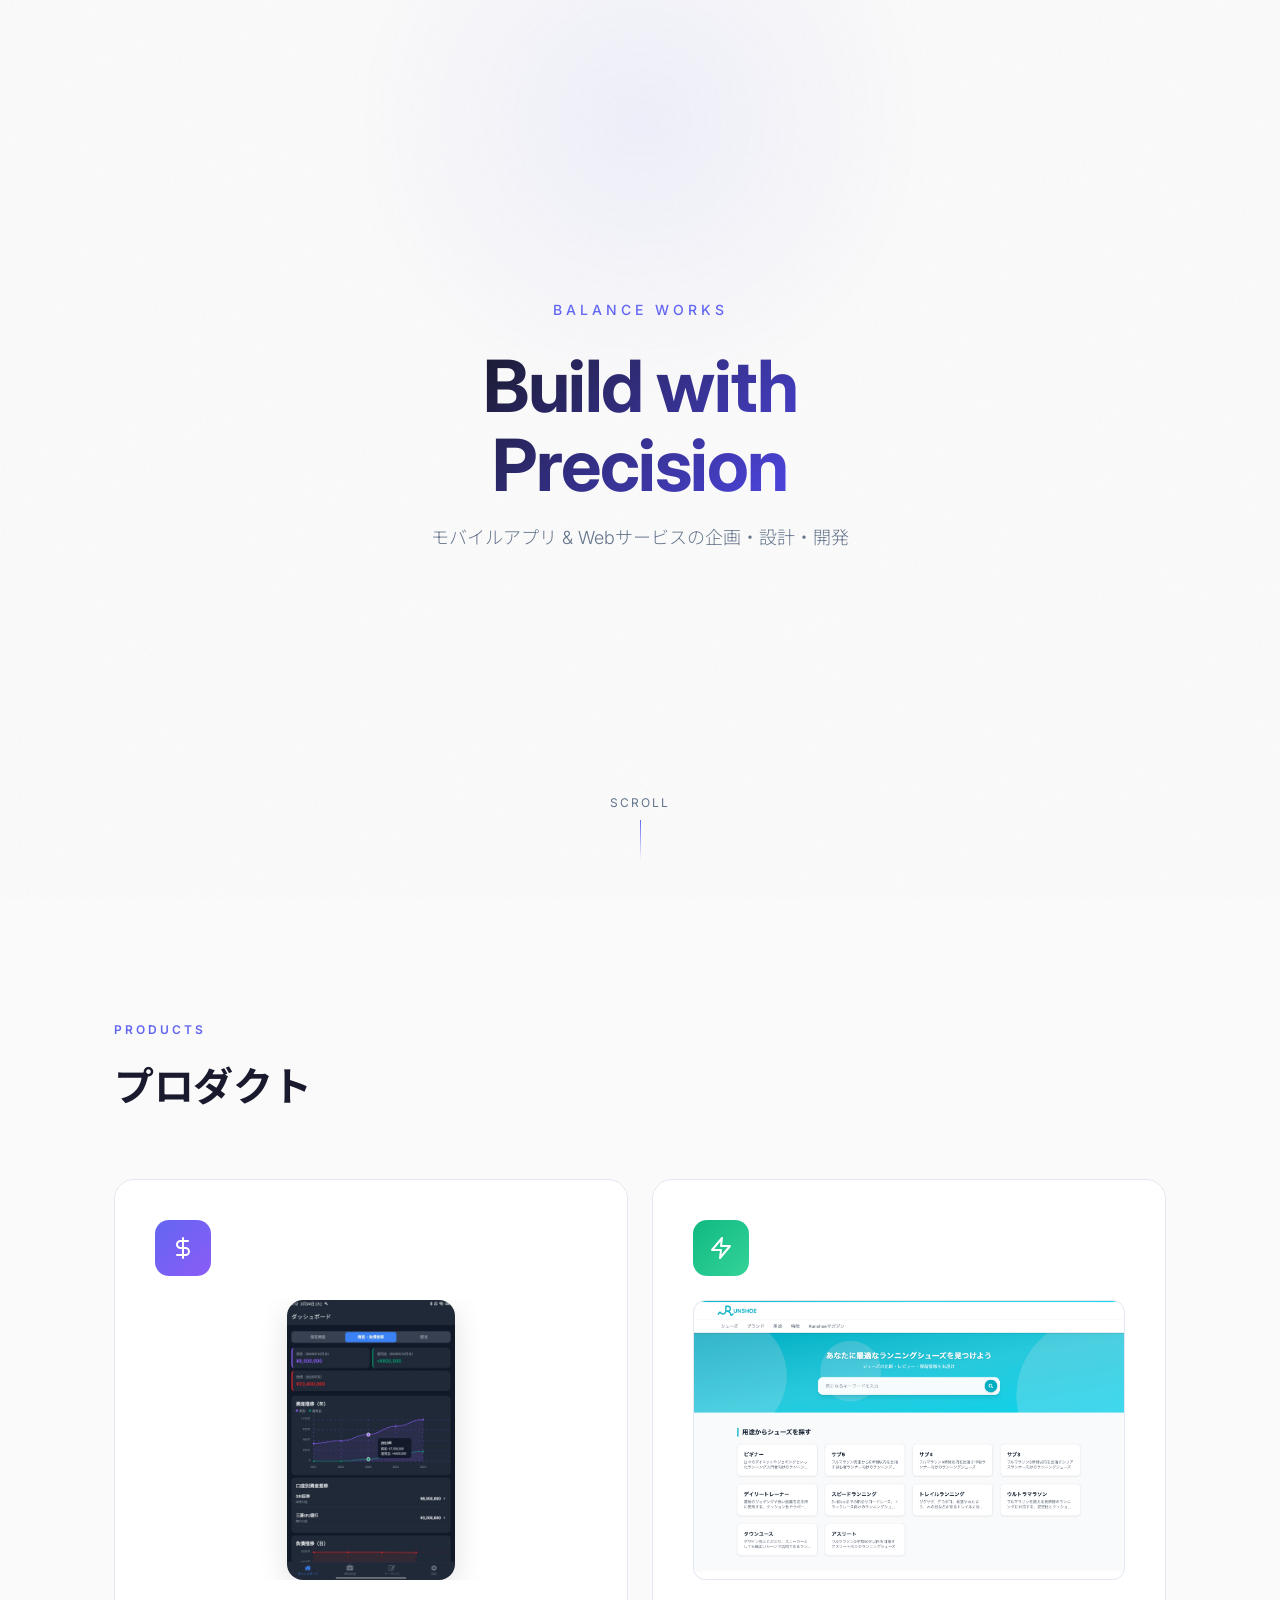
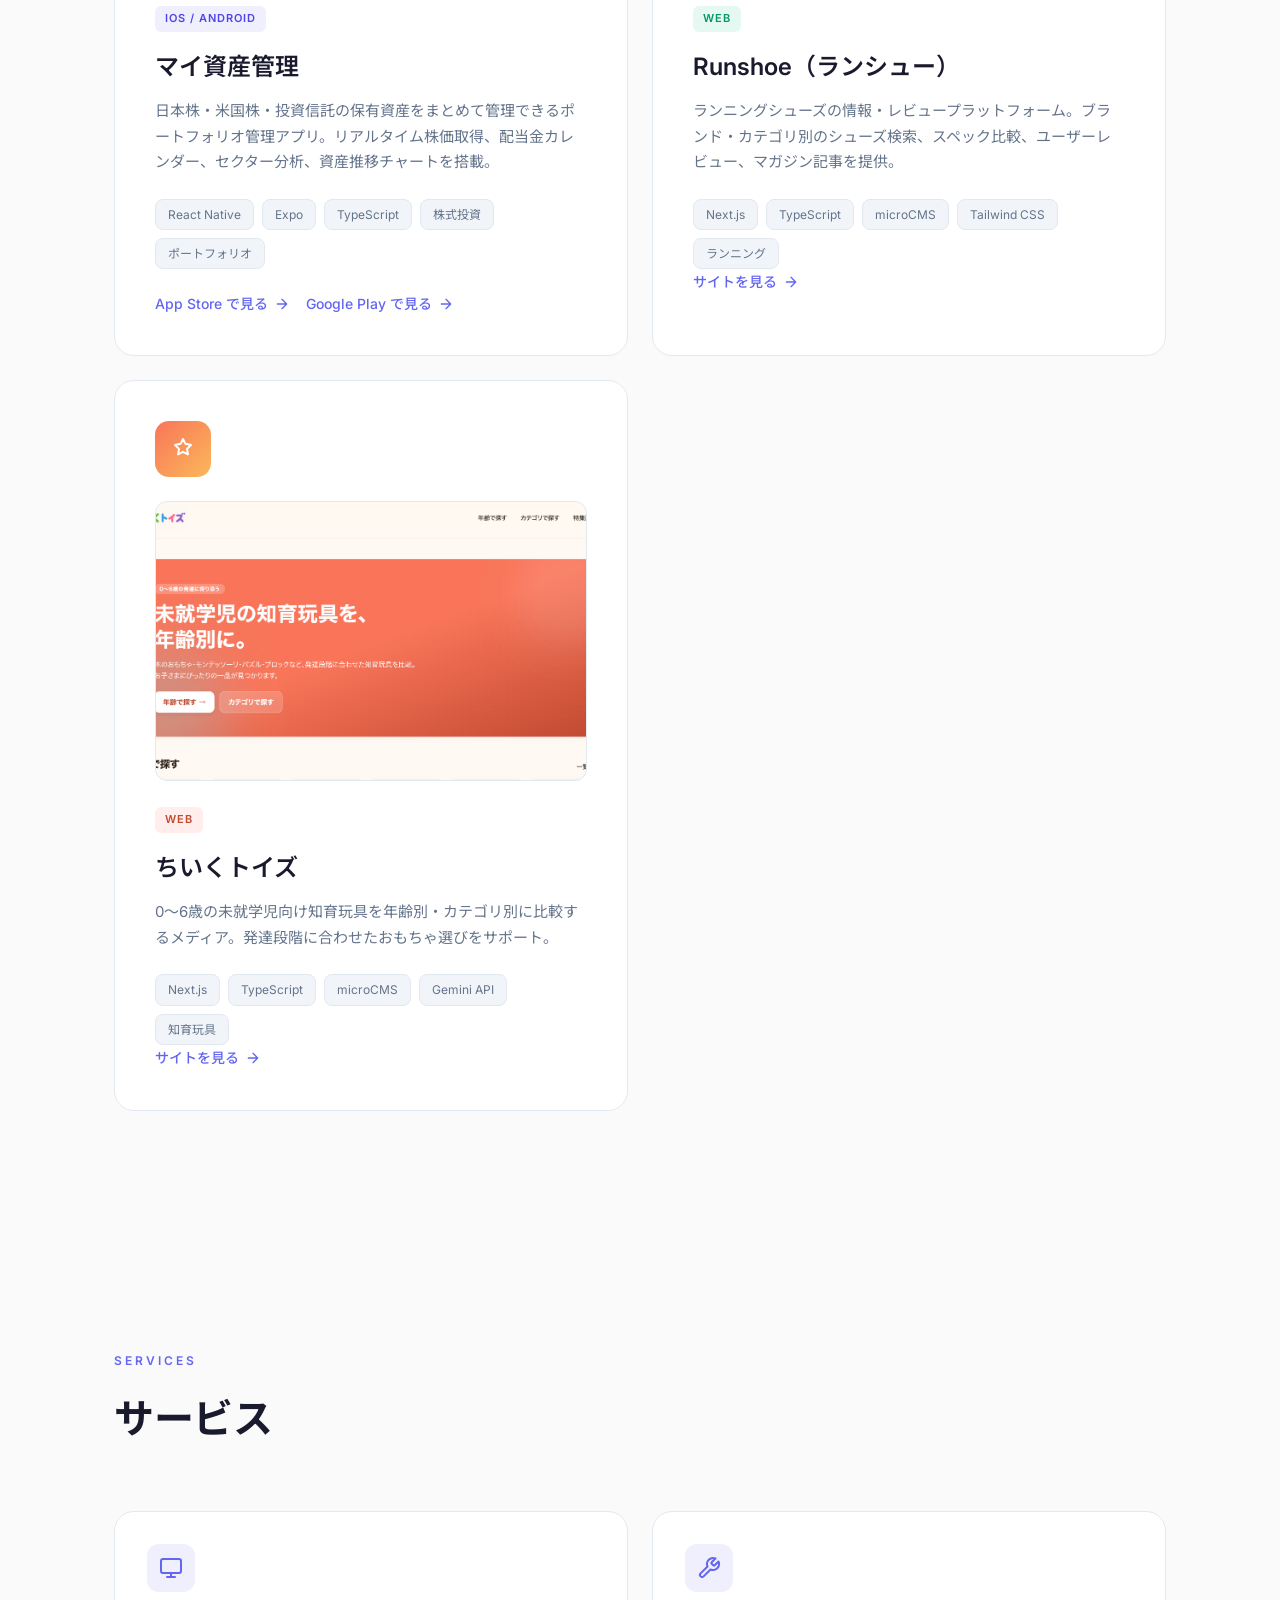
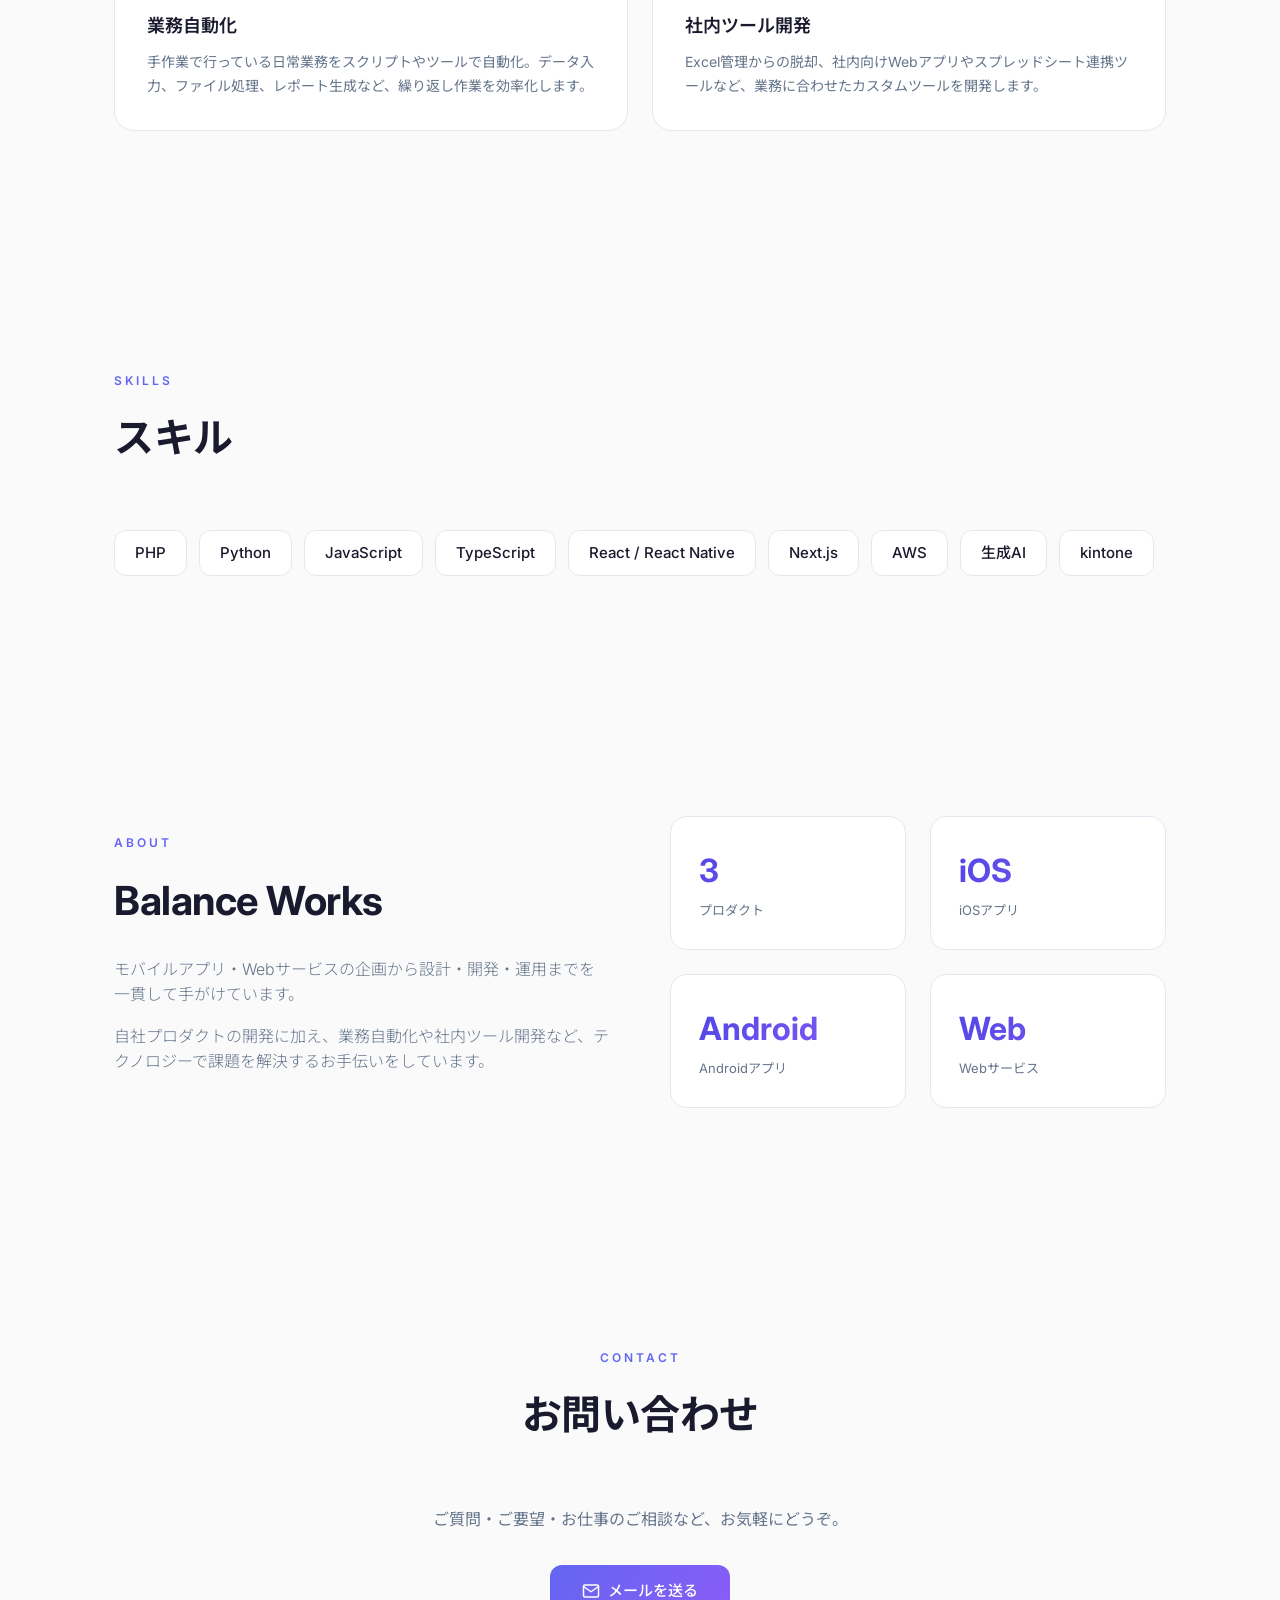
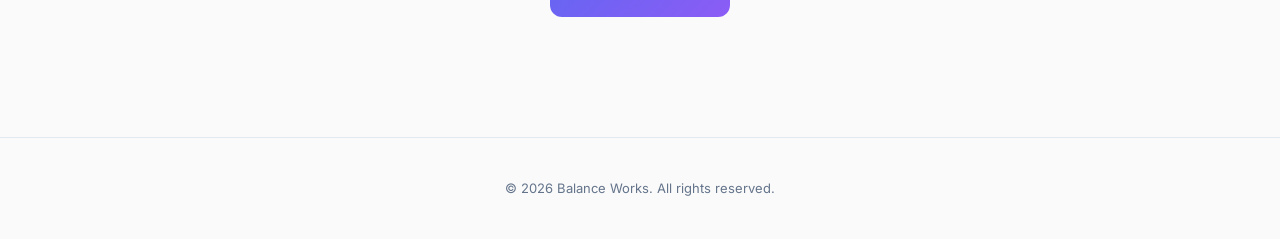
==== index.html @ 8929e037 "fix" ====
<!DOCTYPE html>
<html lang="ja">
<head>
  <meta charset="UTF-8">
  <meta name="viewport" content="width=device-width, initial-scale=1.0">
  <title>Balance Works</title>
  <meta name="description" content="Balance Works - モバイルアプリ & Webサービスの企画・設計・開発">
  <link rel="icon" type="image/svg+xml" href="data:image/svg+xml,%3Csvg xmlns='http://www.w3.org/2000/svg' viewBox='0 0 32 32'%3E%3Crect width='32' height='32' rx='8' fill='%234f46e5'/%3E%3Ctext x='16' y='22' text-anchor='middle' font-family='Inter,sans-serif' font-weight='700' font-size='16' fill='white'%3Ebw%3C/text%3E%3C/svg%3E">
  <link rel="preconnect" href="https://fonts.googleapis.com">
  <link rel="preconnect" href="https://fonts.gstatic.com" crossorigin>
  <link href="https://fonts.googleapis.com/css2?family=Inter:wght@300;400;500;600;700&family=Noto+Sans+JP:wght@300;400;500;600;700&display=swap" rel="stylesheet">
  <style>
    :root {
      --bg: #fafafa;
      --bg-card: #ffffff;
      --bg-card-hover: #f5f5f7;
      --text: #1a1a2e;
      --text-secondary: #64748b;
      --accent: #4f46e5;
      --accent-light: #6366f1;
      --border: #e2e8f0;
      --gradient-1: linear-gradient(135deg, #6366f1, #8b5cf6);
      --gradient-2: linear-gradient(135deg, #10b981, #34d399);
      --gradient-3: linear-gradient(135deg, #f97559, #fbb859);
    }

    * { margin: 0; padding: 0; box-sizing: border-box; }

    html {
      overflow-x: hidden;
    }

    body {
      font-family: 'Inter', 'Noto Sans JP', -apple-system, sans-serif;
      background: var(--bg);
      color: var(--text);
      line-height: 1.6;
      overflow-x: hidden;
    }

    /* Noise texture overlay */
    body::before {
      content: '';
      position: fixed;
      top: 0; left: 0; right: 0; bottom: 0;
      background-image: url("data:image/svg+xml,%3Csvg viewBox='0 0 256 256' xmlns='http://www.w3.org/2000/svg'%3E%3Cfilter id='noise'%3E%3CfeTurbulence type='fractalNoise' baseFrequency='0.9' numOctaves='4' stitchTiles='stitch'/%3E%3C/filter%3E%3Crect width='100%25' height='100%25' filter='url(%23noise)' opacity='0.02'/%3E%3C/svg%3E");
      pointer-events: none;
      z-index: 0;
    }

    .container {
      max-width: 1100px;
      margin: 0 auto;
      padding: 0 24px;
      position: relative;
      z-index: 1;
    }

    /* Hero */
    .hero {
      min-height: 100vh;
      display: flex;
      flex-direction: column;
      justify-content: center;
      align-items: center;
      text-align: center;
      position: relative;
      padding: 0 24px;
    }

    .hero::before {
      content: '';
      position: absolute;
      top: -20%;
      left: 50%;
      transform: translateX(-50%);
      width: min(600px, 100vw);
      height: 600px;
      background: radial-gradient(circle, rgba(99,102,241,0.08) 0%, transparent 70%);
      pointer-events: none;
    }

    .logo {
      font-size: 14px;
      font-weight: 500;
      letter-spacing: 4px;
      text-transform: uppercase;
      color: var(--accent-light);
      margin-bottom: 24px;
    }

    .hero h1 {
      font-size: clamp(40px, 7vw, 72px);
      font-weight: 700;
      letter-spacing: -1.5px;
      line-height: 1.1;
      margin-bottom: 20px;
      background: linear-gradient(135deg, #1a1a2e 0%, #4f46e5 100%);
      -webkit-background-clip: text;
      -webkit-text-fill-color: transparent;
      background-clip: text;
    }

    .hero p {
      font-size: 18px;
      color: var(--text-secondary);
      max-width: 520px;
      margin-bottom: 48px;
      font-weight: 300;
    }

    .scroll-indicator {
      position: absolute;
      bottom: 40px;
      display: flex;
      flex-direction: column;
      align-items: center;
      gap: 8px;
      color: var(--text-secondary);
      font-size: 12px;
      letter-spacing: 2px;
      animation: float 2s ease-in-out infinite;
    }

    .scroll-indicator .line {
      width: 1px;
      height: 40px;
      background: linear-gradient(to bottom, var(--accent-light), transparent);
    }

    @keyframes float {
      0%, 100% { transform: translateY(0); }
      50% { transform: translateY(8px); }
    }

    /* Section */
    section {
      padding: 120px 0;
    }

    .section-label {
      font-size: 12px;
      font-weight: 600;
      letter-spacing: 3px;
      text-transform: uppercase;
      color: var(--accent-light);
      margin-bottom: 16px;
    }

    .section-title {
      font-size: clamp(28px, 4vw, 40px);
      font-weight: 700;
      letter-spacing: -0.5px;
      margin-bottom: 60px;
    }

    /* Products */
    .products-grid {
      display: grid;
      grid-template-columns: repeat(auto-fit, minmax(min(480px, 100%), 1fr));
      gap: 24px;
    }

    .product-card {
      background: var(--bg-card);
      border: 1px solid var(--border);
      border-radius: 20px;
      padding: 40px;
      transition: all 0.4s cubic-bezier(0.4, 0, 0.2, 1);
      position: relative;
      overflow: hidden;
      text-decoration: none;
      color: inherit;
      display: block;
    }

    .product-card:hover {
      background: var(--bg-card-hover);
      border-color: rgba(99,102,241,0.3);
      transform: translateY(-4px);
      box-shadow: 0 12px 40px rgba(0,0,0,0.06);
    }

    .product-card::before {
      content: '';
      position: absolute;
      top: 0;
      left: 0;
      right: 0;
      height: 3px;
      border-radius: 20px 20px 0 0;
      opacity: 0;
      transition: opacity 0.4s;
    }

    .product-card:hover::before {
      opacity: 1;
    }

    .product-card:nth-child(1)::before { background: var(--gradient-1); }
    .product-card:nth-child(2)::before { background: var(--gradient-2); }
    .product-card:nth-child(3)::before { background: var(--gradient-3); }

    .product-icon {
      width: 56px;
      height: 56px;
      border-radius: 14px;
      display: flex;
      align-items: center;
      justify-content: center;
      font-size: 24px;
      margin-bottom: 24px;
    }

    .product-card:nth-child(1) .product-icon { background: var(--gradient-1); }
    .product-card:nth-child(2) .product-icon { background: var(--gradient-2); }
    .product-card:nth-child(3) .product-icon { background: var(--gradient-3); }

    .product-badge {
      display: inline-block;
      font-size: 11px;
      font-weight: 600;
      letter-spacing: 1px;
      text-transform: uppercase;
      padding: 4px 10px;
      border-radius: 6px;
      margin-bottom: 16px;
    }

    .badge-ios { background: rgba(99,102,241,0.1); color: var(--accent); }
    .badge-web { background: rgba(16,185,129,0.1); color: #059669; }
    .badge-web-warm { background: rgba(249,117,89,0.12); color: #c14b30; }

    .product-screenshot-wrap {
      height: 280px;
      display: flex;
      align-items: center;
      justify-content: center;
      margin-bottom: 24px;
      overflow: hidden;
      border-radius: 12px;
      border: 1px solid var(--border);
      background: #f8fafc;
    }

    .product-screenshot-wrap.mobile {
      border: none;
      background: transparent;
    }

    .product-screenshot {
      width: 100%;
      height: 100%;
      object-fit: cover;
      border-radius: 12px;
    }

    .product-screenshot.mobile {
      width: auto;
      height: 100%;
      border-radius: 16px;
      box-shadow: 0 8px 30px rgba(0,0,0,0.12);
    }

    .product-card h3 {
      font-size: 24px;
      font-weight: 600;
      margin-bottom: 12px;
    }

    .product-card p {
      color: var(--text-secondary);
      font-size: 15px;
      line-height: 1.7;
      margin-bottom: 24px;
    }

    .product-tags {
      display: flex;
      flex-wrap: wrap;
      gap: 8px;
    }

    .product-tags span {
      font-size: 12px;
      padding: 5px 12px;
      border-radius: 8px;
      background: #f1f5f9;
      color: var(--text-secondary);
      border: 1px solid var(--border);
    }

    .product-links {
      display: flex;
      flex-wrap: wrap;
      gap: 16px;
      margin-top: 24px;
    }

    .product-link {
      display: inline-flex;
      align-items: center;
      gap: 6px;
      font-size: 14px;
      font-weight: 500;
      color: var(--accent-light);
      transition: gap 0.3s;
      text-decoration: none;
    }

    .product-card:hover .product-link {
      gap: 10px;
    }

    /* Services */
    .services-grid {
      display: grid;
      grid-template-columns: repeat(2, 1fr);
      gap: 24px;
    }

    .service-card {
      background: var(--bg-card);
      border: 1px solid var(--border);
      border-radius: 20px;
      padding: 32px;
      transition: all 0.4s cubic-bezier(0.4, 0, 0.2, 1);
    }

    .service-card:hover {
      background: var(--bg-card-hover);
      border-color: rgba(99,102,241,0.3);
      transform: translateY(-4px);
      box-shadow: 0 12px 40px rgba(0,0,0,0.06);
    }

    .service-icon {
      width: 48px;
      height: 48px;
      border-radius: 12px;
      background: rgba(99,102,241,0.1);
      display: flex;
      align-items: center;
      justify-content: center;
      color: var(--accent-light);
      margin-bottom: 20px;
    }

    .service-card h3 {
      font-size: 18px;
      font-weight: 600;
      margin-bottom: 10px;
    }

    .service-card p {
      color: var(--text-secondary);
      font-size: 14px;
      line-height: 1.7;
    }

    /* Skills */
    .skills-grid {
      display: flex;
      flex-wrap: wrap;
      gap: 12px;
    }

    .skill-tag {
      padding: 10px 20px;
      background: var(--bg-card);
      border: 1px solid var(--border);
      border-radius: 12px;
      font-size: 15px;
      font-weight: 500;
      color: var(--text);
      transition: all 0.3s;
    }

    .skill-tag:hover {
      border-color: rgba(99,102,241,0.3);
      background: var(--bg-card-hover);
      transform: translateY(-2px);
      box-shadow: 0 4px 12px rgba(0,0,0,0.04);
    }

    /* About */
    .about-content {
      display: grid;
      grid-template-columns: 1fr 1fr;
      gap: 60px;
      align-items: center;
    }

    .about-text p {
      color: var(--text-secondary);
      font-size: 16px;
      margin-bottom: 16px;
      font-weight: 300;
    }

    .stats {
      display: grid;
      grid-template-columns: 1fr 1fr;
      gap: 24px;
    }

    .stat {
      padding: 28px;
      background: var(--bg-card);
      border: 1px solid var(--border);
      border-radius: 16px;
    }

    .stat-value {
      font-size: 32px;
      font-weight: 700;
      background: linear-gradient(135deg, var(--accent), #8b5cf6);
      -webkit-background-clip: text;
      -webkit-text-fill-color: transparent;
      background-clip: text;
      margin-bottom: 4px;
    }

    .stat-label {
      font-size: 13px;
      color: var(--text-secondary);
    }

    /* Contact */
    .contact {
      text-align: center;
      padding: 120px 0;
    }

    .contact p {
      color: var(--text-secondary);
      font-size: 16px;
      margin-bottom: 32px;
    }

    .contact-link {
      display: inline-flex;
      align-items: center;
      gap: 8px;
      padding: 14px 32px;
      background: var(--gradient-1);
      color: white;
      text-decoration: none;
      border-radius: 12px;
      font-size: 15px;
      font-weight: 500;
      transition: all 0.3s;
    }

    .contact-link:hover {
      transform: translateY(-2px);
      box-shadow: 0 8px 30px rgba(99,102,241,0.25);
    }

    /* Footer */
    footer {
      border-top: 1px solid var(--border);
      padding: 40px 0;
      text-align: center;
      color: var(--text-secondary);
      font-size: 13px;
    }

    /* Responsive */
    @media (max-width: 768px) {
      .products-grid {
        grid-template-columns: 1fr;
      }
      .about-content {
        grid-template-columns: 1fr;
        gap: 40px;
      }
      .product-card, .service-card {
        padding: 28px;
      }
      .services-grid {
        grid-template-columns: 1fr;
      }
      section {
        padding: 80px 0;
      }
    }

    /* Fade-in animation */
    .fade-in {
      opacity: 0;
      transform: translateY(30px);
      transition: all 0.8s cubic-bezier(0.4, 0, 0.2, 1);
    }

    .fade-in.visible {
      opacity: 1;
      transform: translateY(0);
    }
  </style>
</head>
<body>

  <!-- Hero -->
  <div class="hero">
    <div class="logo">Balance Works</div>
    <h1>Build with<br>Precision</h1>
    <p>モバイルアプリ & Webサービスの企画・設計・開発</p>
    <div class="scroll-indicator">
      <span>SCROLL</span>
      <div class="line"></div>
    </div>
  </div>

  <!-- Products -->
  <section>
    <div class="container">
      <div class="section-label fade-in">Products</div>
      <h2 class="section-title fade-in">プロダクト</h2>
      <div class="products-grid">

        <div class="product-card fade-in">
          <div class="product-icon">
            <svg width="24" height="24" fill="none" stroke="white" stroke-width="2" stroke-linecap="round" stroke-linejoin="round" viewBox="0 0 24 24"><path d="M12 2v20M17 5H9.5a3.5 3.5 0 000 7h5a3.5 3.5 0 010 7H6"/></svg>
          </div>
          <div class="product-screenshot-wrap mobile">
            <img src="images/myshisan.jpg" alt="マイ資産管理 スクリーンショット" class="product-screenshot mobile">
          </div>
          <span class="product-badge badge-ios">iOS / Android</span>
          <h3>マイ資産管理</h3>
          <p>日本株・米国株・投資信託の保有資産をまとめて管理できるポートフォリオ管理アプリ。リアルタイム株価取得、配当金カレンダー、セクター分析、資産推移チャートを搭載。</p>
          <div class="product-tags">
            <span>React Native</span>
            <span>Expo</span>
            <span>TypeScript</span>
            <span>株式投資</span>
            <span>ポートフォリオ</span>
          </div>
          <div class="product-links">
            <a class="product-link" href="https://apps.apple.com/app/id6760156378" target="_blank">
              App Store で見る
              <svg width="16" height="16" fill="none" stroke="currentColor" stroke-width="2" stroke-linecap="round" stroke-linejoin="round" viewBox="0 0 24 24"><path d="M5 12h14M12 5l7 7-7 7"/></svg>
            </a>
            <a class="product-link" href="https://play.google.com/store/apps/details?id=com.myshisankanri.app" target="_blank">
              Google Play で見る
              <svg width="16" height="16" fill="none" stroke="currentColor" stroke-width="2" stroke-linecap="round" stroke-linejoin="round" viewBox="0 0 24 24"><path d="M5 12h14M12 5l7 7-7 7"/></svg>
            </a>
          </div>
        </div>

        <a class="product-card fade-in" href="https://runshoe.net" target="_blank">
          <div class="product-icon">
            <svg width="24" height="24" fill="none" stroke="white" stroke-width="2" stroke-linecap="round" stroke-linejoin="round" viewBox="0 0 24 24"><path d="M13 2L3 14h9l-1 8 10-12h-9l1-8z"/></svg>
          </div>
          <div class="product-screenshot-wrap">
            <img src="images/runshoe.png" alt="Runshoe スクリーンショット" class="product-screenshot">
          </div>
          <span class="product-badge badge-web">Web</span>
          <h3>Runshoe（ランシュー）</h3>
          <p>ランニングシューズの情報・レビュープラットフォーム。ブランド・カテゴリ別のシューズ検索、スペック比較、ユーザーレビュー、マガジン記事を提供。</p>
          <div class="product-tags">
            <span>Next.js</span>
            <span>TypeScript</span>
            <span>microCMS</span>
            <span>Tailwind CSS</span>
            <span>ランニング</span>
          </div>
          <div class="product-link">
            サイトを見る
            <svg width="16" height="16" fill="none" stroke="currentColor" stroke-width="2" stroke-linecap="round" stroke-linejoin="round" viewBox="0 0 24 24"><path d="M5 12h14M12 5l7 7-7 7"/></svg>
          </div>
        </a>

        <a class="product-card fade-in" href="https://chiiku-toys.com/" target="_blank">
          <div class="product-icon">
            <svg width="24" height="24" fill="none" stroke="white" stroke-width="2" stroke-linecap="round" stroke-linejoin="round" viewBox="0 0 24 24"><path d="M12 2l2.39 4.84L20 8l-4 3.9.94 5.5L12 14.77 7.06 17.4 8 11.9 4 8l5.61-1.16L12 2z"/></svg>
          </div>
          <div class="product-screenshot-wrap">
            <img src="images/chiiku-toys.png" alt="ちいくトイズ スクリーンショット" class="product-screenshot">
          </div>
          <span class="product-badge badge-web-warm">Web</span>
          <h3>ちいくトイズ</h3>
          <p>0〜6歳の未就学児向け知育玩具を年齢別・カテゴリ別に比較するメディア。発達段階に合わせたおもちゃ選びをサポート。</p>
          <div class="product-tags">
            <span>Next.js</span>
            <span>TypeScript</span>
            <span>microCMS</span>
            <span>Gemini API</span>
            <span>知育玩具</span>
          </div>
          <div class="product-link">
            サイトを見る
            <svg width="16" height="16" fill="none" stroke="currentColor" stroke-width="2" stroke-linecap="round" stroke-linejoin="round" viewBox="0 0 24 24"><path d="M5 12h14M12 5l7 7-7 7"/></svg>
          </div>
        </a>

      </div>
    </div>
  </section>

  <!-- Services -->
  <section>
    <div class="container">
      <div class="section-label fade-in">Services</div>
      <h2 class="section-title fade-in">サービス</h2>
      <div class="services-grid">
        <div class="service-card fade-in">
          <div class="service-icon">
            <svg width="24" height="24" fill="none" stroke="currentColor" stroke-width="2" stroke-linecap="round" stroke-linejoin="round" viewBox="0 0 24 24"><rect x="2" y="3" width="20" height="14" rx="2"/><path d="M8 21h8M12 17v4"/></svg>
          </div>
          <h3>業務自動化</h3>
          <p>手作業で行っている日常業務をスクリプトやツールで自動化。データ入力、ファイル処理、レポート生成など、繰り返し作業を効率化します。</p>
        </div>
        <div class="service-card fade-in">
          <div class="service-icon">
            <svg width="24" height="24" fill="none" stroke="currentColor" stroke-width="2" stroke-linecap="round" stroke-linejoin="round" viewBox="0 0 24 24"><path d="M14.7 6.3a1 1 0 000 1.4l1.6 1.6a1 1 0 001.4 0l3.77-3.77a6 6 0 01-7.94 7.94l-6.91 6.91a2.12 2.12 0 01-3-3l6.91-6.91a6 6 0 017.94-7.94l-3.76 3.76z"/></svg>
          </div>
          <h3>社内ツール開発</h3>
          <p>Excel管理からの脱却、社内向けWebアプリやスプレッドシート連携ツールなど、業務に合わせたカスタムツールを開発します。</p>
        </div>
      </div>
    </div>
  </section>

  <!-- Skills -->
  <section>
    <div class="container">
      <div class="section-label fade-in">Skills</div>
      <h2 class="section-title fade-in">スキル</h2>
      <div class="skills-grid fade-in">
        <span class="skill-tag">PHP</span>
        <span class="skill-tag">Python</span>
        <span class="skill-tag">JavaScript</span>
        <span class="skill-tag">TypeScript</span>
        <span class="skill-tag">React / React Native</span>
        <span class="skill-tag">Next.js</span>
        <span class="skill-tag">AWS</span>
        <span class="skill-tag">生成AI</span>
        <span class="skill-tag">kintone</span>
      </div>
    </div>
  </section>

  <!-- About -->
  <section>
    <div class="container">
      <div class="about-content">
        <div class="about-text fade-in">
          <div class="section-label">About</div>
          <h2 class="section-title" style="margin-bottom: 24px;">Balance Works</h2>
          <p>モバイルアプリ・Webサービスの企画から設計・開発・運用までを一貫して手がけています。</p>
          <p>自社プロダクトの開発に加え、業務自動化や社内ツール開発など、テクノロジーで課題を解決するお手伝いをしています。</p>
        </div>
        <div class="stats fade-in">
          <div class="stat">
            <div class="stat-value">3</div>
            <div class="stat-label">プロダクト</div>
          </div>
          <div class="stat">
            <div class="stat-value">iOS</div>
            <div class="stat-label">iOSアプリ</div>
          </div>
          <div class="stat">
            <div class="stat-value">Android</div>
            <div class="stat-label">Androidアプリ</div>
          </div>
          <div class="stat">
            <div class="stat-value">Web</div>
            <div class="stat-label">Webサービス</div>
          </div>
        </div>
      </div>
    </div>
  </section>

  <!-- Contact -->
  <section class="contact">
    <div class="container fade-in">
      <div class="section-label">Contact</div>
      <h2 class="section-title">お問い合わせ</h2>
      <p>ご質問・ご要望・お仕事のご相談など、お気軽にどうぞ。</p>
      <a href="mailto:contact.balwrk@gmail.com" class="contact-link">
        <svg width="18" height="18" fill="none" stroke="currentColor" stroke-width="2" stroke-linecap="round" stroke-linejoin="round" viewBox="0 0 24 24"><path d="M4 4h16c1.1 0 2 .9 2 2v12c0 1.1-.9 2-2 2H4c-1.1 0-2-.9-2-2V6c0-1.1.9-2 2-2z"/><polyline points="22,6 12,13 2,6"/></svg>
        メールを送る
      </a>
    </div>
  </section>

  <!-- Footer -->
  <footer>
    <div class="container">
      <p>&copy; 2026 Balance Works. All rights reserved.</p>
    </div>
  </footer>

  <script>
    const observer = new IntersectionObserver((entries) => {
      entries.forEach(entry => {
        if (entry.isIntersecting) {
          entry.target.classList.add('visible');
        }
      });
    }, { threshold: 0.1 });

    document.querySelectorAll('.fade-in').forEach(el => observer.observe(el));
  </script>

</body>
</html>
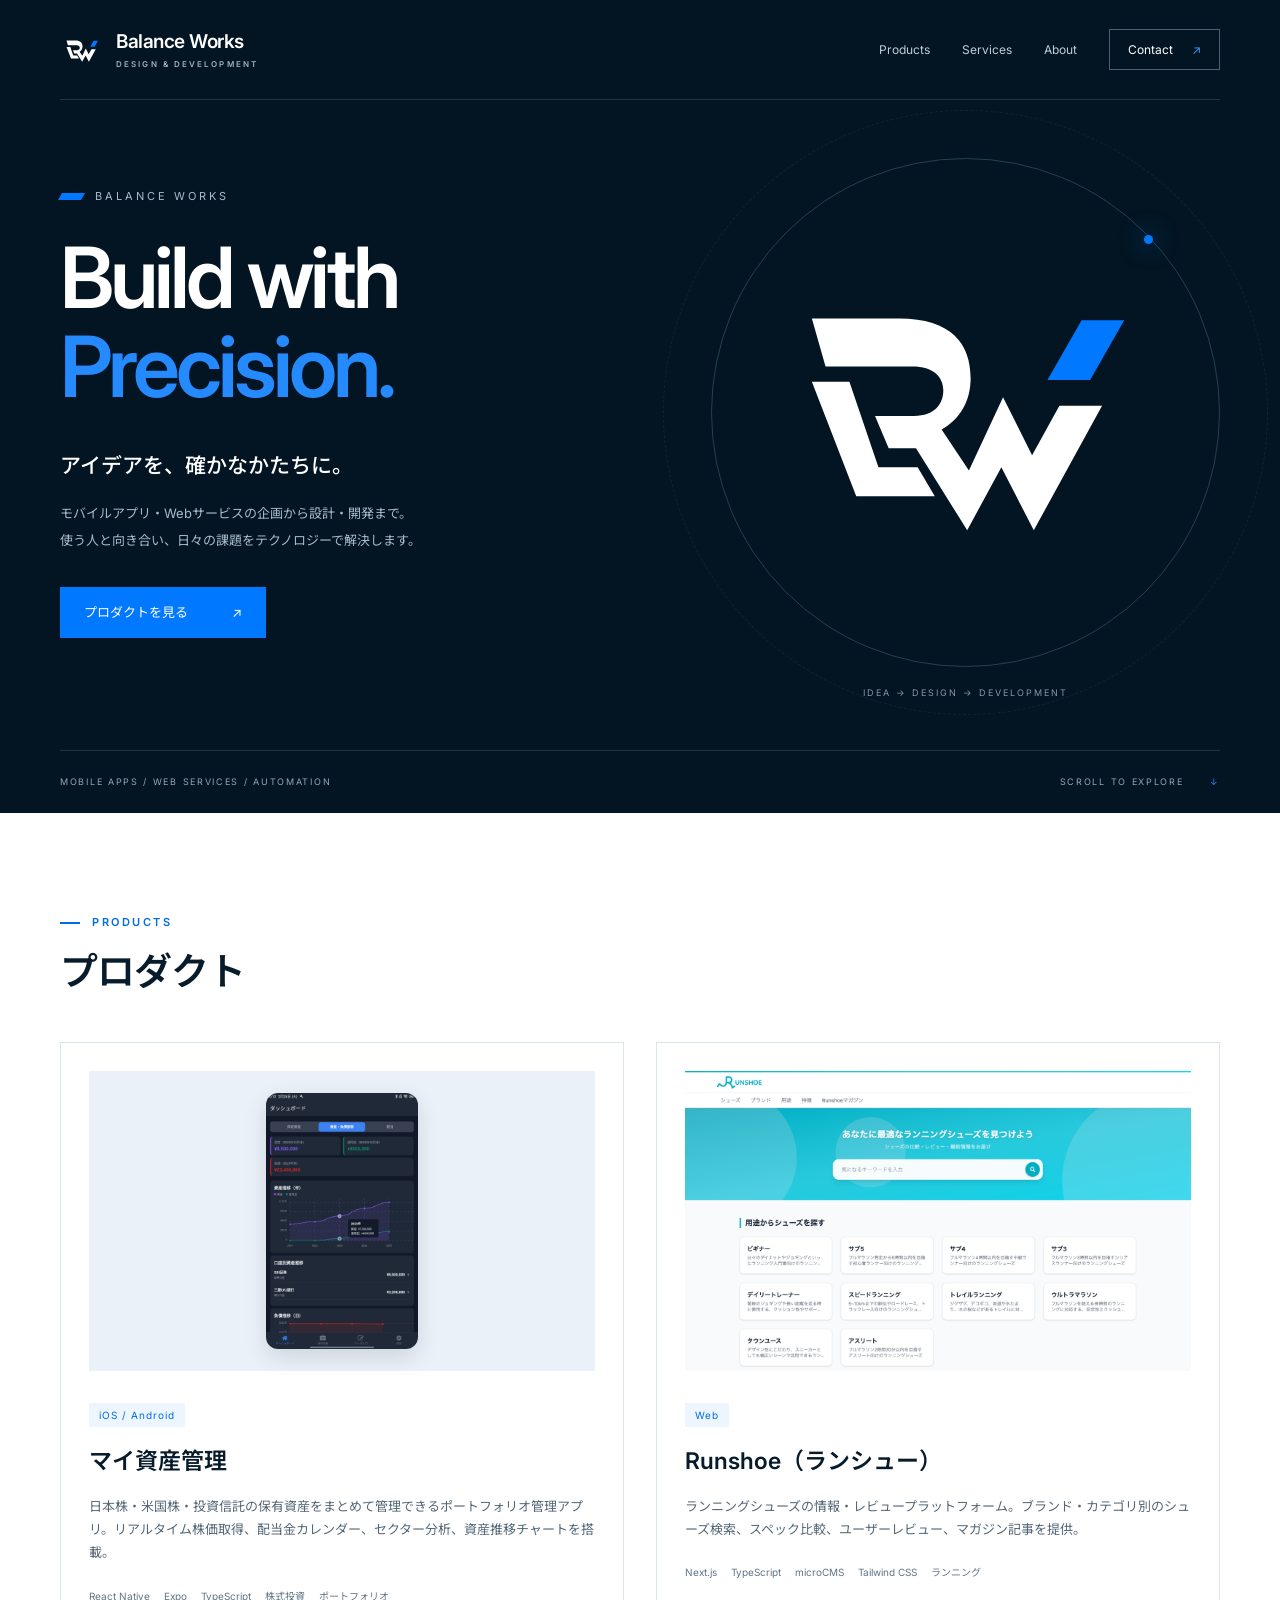
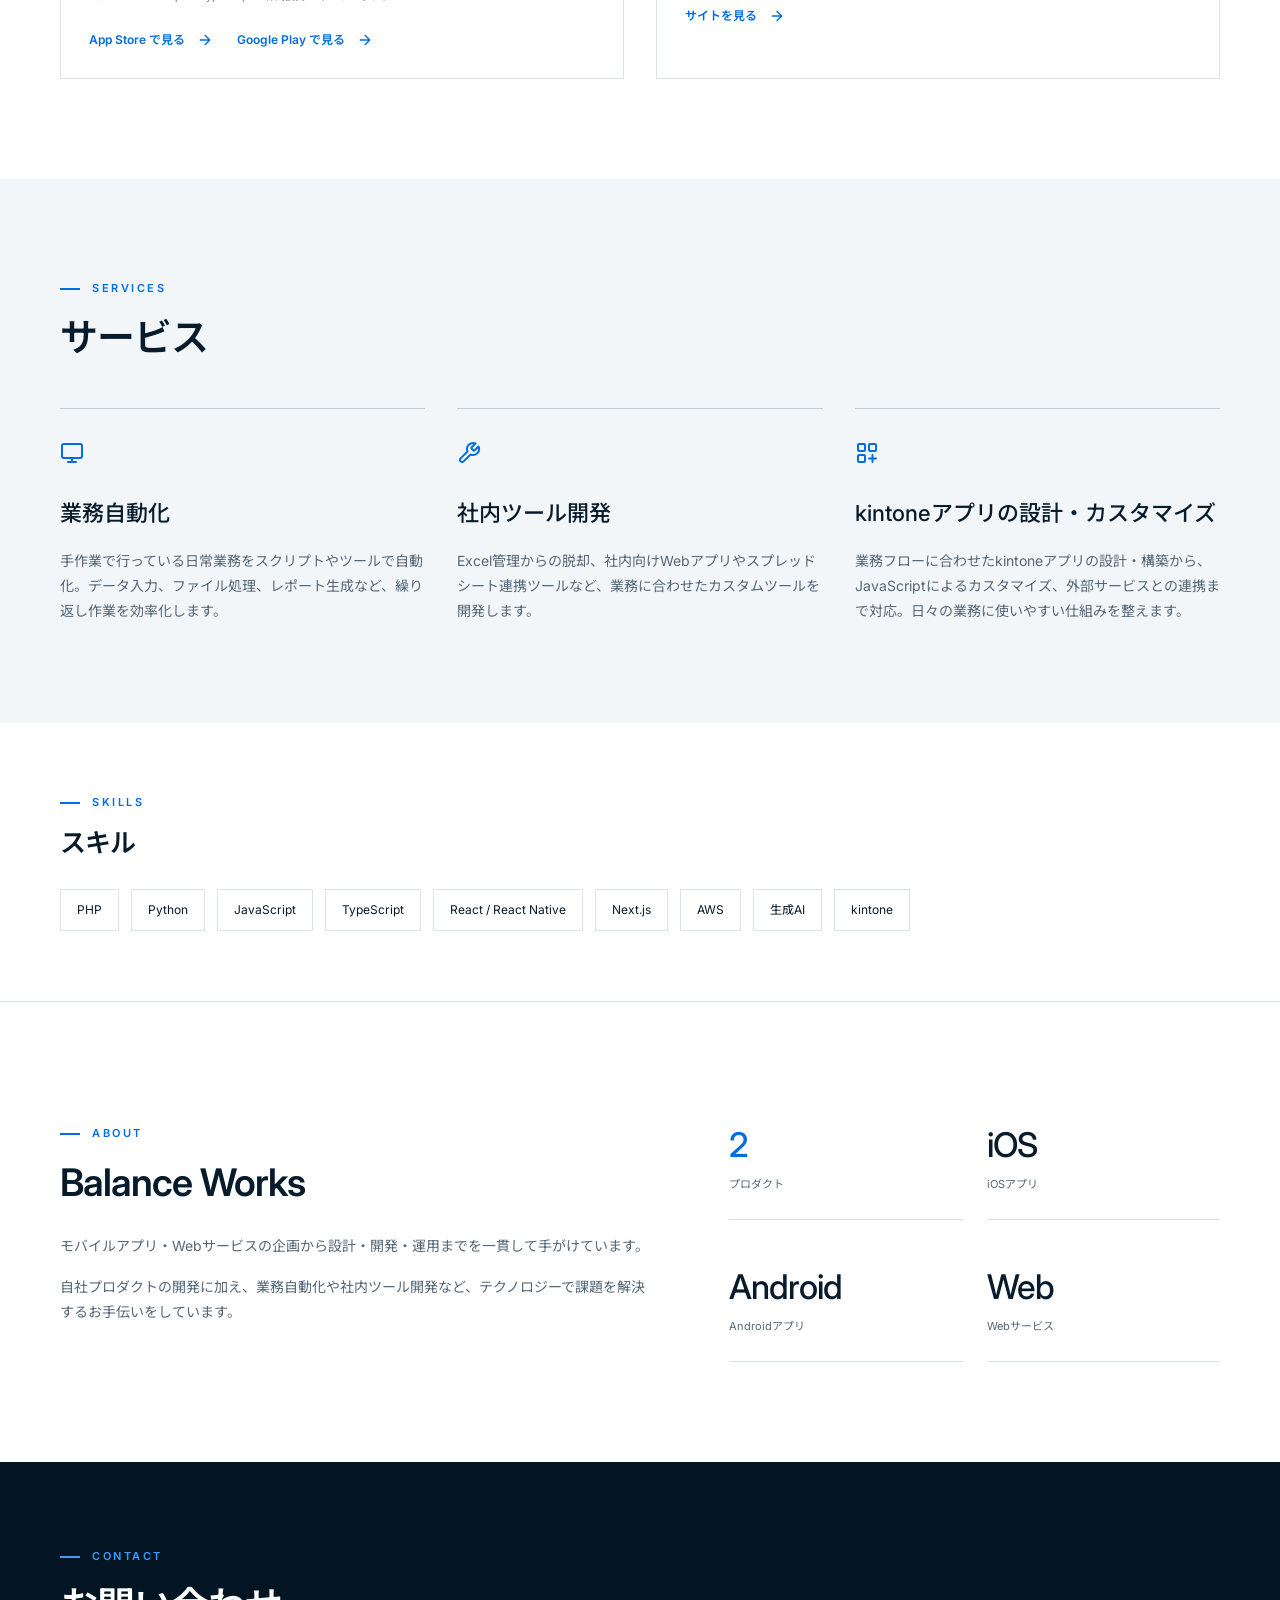
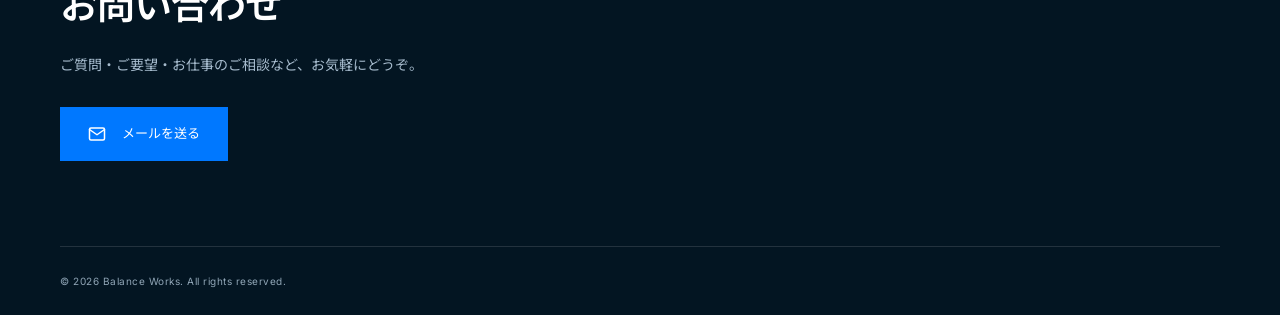
==== commit b87edabc: "Redesign Balance Works site and update services" ====
--- a/index.html
+++ b/index.html
@@ -5,526 +5,151 @@
   <meta name="viewport" content="width=device-width, initial-scale=1.0">
   <title>Balance Works</title>
   <meta name="description" content="Balance Works - モバイルアプリ & Webサービスの企画・設計・開発">
-  <link rel="icon" type="image/svg+xml" href="data:image/svg+xml,%3Csvg xmlns='http://www.w3.org/2000/svg' viewBox='0 0 32 32'%3E%3Crect width='32' height='32' rx='8' fill='%234f46e5'/%3E%3Ctext x='16' y='22' text-anchor='middle' font-family='Inter,sans-serif' font-weight='700' font-size='16' fill='white'%3Ebw%3C/text%3E%3C/svg%3E">
+  <meta name="theme-color" content="#031522">
+  <link rel="icon" type="image/svg+xml" href="images/balance-works.svg">
   <link rel="preconnect" href="https://fonts.googleapis.com">
   <link rel="preconnect" href="https://fonts.gstatic.com" crossorigin>
   <link href="https://fonts.googleapis.com/css2?family=Inter:wght@300;400;500;600;700&family=Noto+Sans+JP:wght@300;400;500;600;700&display=swap" rel="stylesheet">
   <style>
-    :root {
-      --bg: #fafafa;
-      --bg-card: #ffffff;
-      --bg-card-hover: #f5f5f7;
-      --text: #1a1a2e;
-      --text-secondary: #64748b;
-      --accent: #4f46e5;
-      --accent-light: #6366f1;
-      --border: #e2e8f0;
-      --gradient-1: linear-gradient(135deg, #6366f1, #8b5cf6);
-      --gradient-2: linear-gradient(135deg, #10b981, #34d399);
-      --gradient-3: linear-gradient(135deg, #f97559, #fbb859);
+    :root { --bg:#fff; --text:#071b2b; --text-secondary:#546777; --accent:#006ce5; --border:#dce4eb; --navy:#031522; }
+    * { margin:0; padding:0; box-sizing:border-box; }
+    html { scroll-behavior:smooth; scroll-padding-top:32px; }
+    body { font-family:'Inter','Noto Sans JP',sans-serif; background:var(--bg); color:var(--text); line-height:1.8; }
+    a { color:inherit; }
+    a:focus-visible { outline:3px solid #0078ff; outline-offset:6px; }
+    .container { width:min(1160px,100% - 80px); margin:auto; }
+    .skip-link { position:absolute; top:-100px; left:16px; z-index:10; padding:12px; background:white; }
+    .skip-link:focus { top:12px; }
+    .site-header { background:var(--navy); color:white; }
+    .header-inner { min-height:100px; display:flex; justify-content:space-between; align-items:center; gap:24px; border-bottom:1px solid #ffffff20; }
+    .brand { display:flex; align-items:center; gap:12px; text-decoration:none; font-size:19px; font-weight:600; letter-spacing:-.5px; line-height:1.4; }
+    .brand-sub { display:block; font-size:8px; letter-spacing:2.1px; color:#9fb0bf; margin-top:4px; }
+    nav { display:flex; align-items:center; gap:32px; }
+    nav a { text-decoration:none; font-size:12px; color:#c0cdd8; }
+    nav a:hover { color:white; }
+    nav .nav-contact { border:1px solid #496170; padding:9px 18px; color:white; }
+    .nav-contact span { margin-left:16px; color:#3695ff; }
+    .hero { background:var(--navy); color:white; position:relative; overflow:hidden; }
+    .hero-inner { min-height:650px; display:grid; grid-template-columns:1.2fr 1fr; align-items:center; gap:40px; padding-top:50px; padding-bottom:75px; }
+    .eyebrow { font-size:11px; letter-spacing:3px; color:#a6bbcd; display:flex; align-items:center; gap:12px; margin-bottom:26px; }
+    .eyebrow span { width:23px; height:7px; background:#0078ff; transform:skew(-30deg); }
+    h1 { font-size:clamp(52px,6.6vw,88px); letter-spacing:-4px; line-height:1.06; font-weight:600; margin-bottom:32px; }
+    h1 span { color:#268aff; }
+    .hero p { color:#a6bbcd; font-size:13px; line-height:2.1; }
+    .hero .hero-lead { color:white; font-size:21px; font-weight:500; margin-bottom:12px; }
+    .hero-button { display:inline-flex; align-items:center; gap:44px; padding:14px 24px; background:#0078ff; color:white; text-decoration:none; font-size:13px; margin-top:32px; transition:background .2s; }
+    .hero-button:hover { background:#0060cc; }
+    .hero-art { aspect-ratio:1; position:relative; display:grid; place-items:center; }
+    .hero-art img { width:86%; height:auto; z-index:1; }
+    .orbit { position:absolute; border:1px solid #254052; border-radius:50%; width:100%; height:100%; }
+    .orbit-two { width:119%; height:119%; border-style:dashed; opacity:.35; }
+    .orbit-one::after { content:''; width:9px; height:9px; background:#0078ff; border-radius:50%; position:absolute; top:15%; right:13%; box-shadow:0 0 24px #0078ff; }
+    .art-caption { position:absolute; bottom:-34px; font-size:9px; letter-spacing:2px; color:#8098ac; }
+    .hero-bottom { display:flex; justify-content:space-between; padding:23px 0; border-top:1px solid #ffffff20; font-size:9px; letter-spacing:1.7px; color:#92a7b9; gap:20px; }
+    .hero-bottom a { text-decoration:none; }
+    .hero-bottom a span { margin-left:22px; color:#268aff; }
+    section { padding:100px 0; }
+    .section-label { color:var(--accent); text-transform:uppercase; font-size:11px; font-weight:600; letter-spacing:2.5px; display:flex; align-items:center; gap:12px; margin-bottom:12px; }
+    .section-label::before { content:''; width:20px; height:2px; background:currentColor; }
+    .section-title { font-size:clamp(26px,3.5vw,38px); font-weight:600; letter-spacing:-1px; line-height:1.4; margin-bottom:44px; }
+    .products-grid { display:grid; grid-template-columns:repeat(2,minmax(0,1fr)); gap:32px; }
+    .product-card { padding:28px; border:1px solid var(--border); text-decoration:none; display:block; position:relative; transition:border-color .2s,box-shadow .2s; }
+    .product-card:hover { border-color:#0078ff; box-shadow:0 12px 32px #03152208; }
+    .product-icon { display:none; }
+    .product-screenshot-wrap { height:300px; background:#eef3f7; overflow:hidden; margin-bottom:28px; display:flex; align-items:center; justify-content:center; }
+    .product-screenshot { width:100%; height:100%; object-fit:cover; object-position:top; }
+    .product-screenshot-wrap.mobile { background:#eaf1f8; padding:22px; }
+    .product-screenshot.mobile { width:auto; max-width:100%; height:100%; border-radius:12px; box-shadow:0 8px 22px #03152220; object-fit:contain; }
+    .product-badge { display:inline-block; font-size:10px; color:var(--accent); background:#edf5ff; padding:3px 10px; margin-bottom:14px; letter-spacing:1px; }
+    .product-card h3 { font-size:23px; font-weight:600; margin-bottom:12px; }
+    .product-card p { color:var(--text-secondary); font-size:13px; margin-bottom:22px; }
+    .product-tags { display:flex; flex-wrap:wrap; gap:6px 14px; }
+    .product-tags span { font-size:10px; color:#627586; }
+    .product-links { display:flex; flex-wrap:wrap; gap:12px 24px; margin-top:24px; }
+    .product-link { display:inline-flex; gap:12px; align-items:center; font-size:12px; font-weight:600; text-decoration:none; color:var(--accent); }
+    .product-card > .product-link { margin-top:24px; }
+    #services { background:#f3f6f9; }
+    .services-grid { display:grid; grid-template-columns:repeat(auto-fit,minmax(min(280px,100%),1fr)); gap:32px; }
+    .service-card { border-top:1px solid #bfcdd8; padding-top:32px; }
+    .service-icon { color:var(--accent); margin-bottom:20px; }
+    .service-card h3 { font-size:22px; margin-bottom:14px; font-weight:500; }
+    .service-card p { color:var(--text-secondary); font-size:14px; }
+    #skills { padding:70px 0; border-bottom:1px solid var(--border); }
+    #skills .section-title { font-size:26px; margin-bottom:28px; }
+    .skills-grid { display:flex; flex-wrap:wrap; gap:12px; }
+    .skill-tag { font-size:12px; padding:9px 16px; border:1px solid var(--border); background:white; }
+    .about-content { display:grid; grid-template-columns:1.2fr 1fr; gap:80px; align-items:center; }
+    .about-text p { font-size:14px; color:var(--text-secondary); margin-bottom:16px; }
+    .stats { display:grid; grid-template-columns:1fr 1fr; gap:24px; }
+    .stat { border-bottom:1px solid var(--border); padding:12px 0 24px; }
+    .stat-value { font-size:34px; font-weight:500; letter-spacing:-1px; }
+    .stat:first-child .stat-value { color:var(--accent); }
+    .stat-label { font-size:11px; color:var(--text-secondary); }
+    .contact { background:var(--navy); color:white; padding:85px 0; }
+    .contact .container { position:relative; }
+    .contact .section-label { color:#409aff; }
+    .contact .section-title { margin-bottom:20px; }
+    .contact p { color:#a6bbcd; font-size:14px; margin-bottom:30px; }
+    .contact-link { display:inline-flex; align-items:center; gap:16px; padding:15px 28px; background:#0078ff; color:white; text-decoration:none; font-size:13px; }
+    .contact-link:hover { background:#0060cc; }
+    footer { background:var(--navy); color:#91a6b7; font-size:10px; letter-spacing:.5px; }
+    footer .container { padding:25px 0; border-top:1px solid #ffffff20; }
+    @media(max-width:900px) { .hero-inner { min-height:580px; gap:24px; } h1 { letter-spacing:-2.5px; } .hero-art { margin-right:10px; } .about-content { gap:40px; } nav { gap:20px; } }
+    @media(max-width:640px) {
+      .container { width:calc(100% - 40px); }
+      .header-inner { min-height:85px; flex-wrap:wrap; padding:16px 0; gap:16px; }
+      .brand { font-size:17px; } .brand img { width:36px; height:36px; }
+      nav { width:100%; justify-content:space-between; gap:12px; } nav a { font-size:11px; } nav .nav-contact { padding:5px 12px; }
+      .hero-inner { grid-template-columns:1fr; padding:60px 0 65px; gap:50px; }
+      h1 { font-size:64px; } .hero .hero-lead { font-size:19px; } .hero p { font-size:12px; } .hero p br { display:none; }
+      .hero-art { width:65%; max-width:290px; margin:0 auto 10px; } .art-caption { font-size:7px; letter-spacing:1px; bottom:-25px; }
+      .hero-bottom { font-size:8px; letter-spacing:1px; } .hero-bottom > span { max-width:160px; } .hero-bottom a { align-self:center; } .hero-bottom a span { margin-left:8px; }
+      section { padding:68px 0; } .section-title { margin-bottom:30px; }
+      .products-grid,.services-grid,.about-content { grid-template-columns:1fr; gap:28px; }
+      .product-card { padding:20px; } .product-screenshot-wrap { height:260px; } .product-card h3 { font-size:21px; }
+      .services-grid { gap:36px; } .about-content { gap:24px; } .stat-value { font-size:30px; }
+      .contact { padding:65px 0; } .contact p { font-size:13px; }
     }
-
-    * { margin: 0; padding: 0; box-sizing: border-box; }
-
-    html {
-      overflow-x: hidden;
-    }
-
-    body {
-      font-family: 'Inter', 'Noto Sans JP', -apple-system, sans-serif;
-      background: var(--bg);
-      color: var(--text);
-      line-height: 1.6;
-      overflow-x: hidden;
-    }
-
-    /* Noise texture overlay */
-    body::before {
-      content: '';
-      position: fixed;
-      top: 0; left: 0; right: 0; bottom: 0;
-      background-image: url("data:image/svg+xml,%3Csvg viewBox='0 0 256 256' xmlns='http://www.w3.org/2000/svg'%3E%3Cfilter id='noise'%3E%3CfeTurbulence type='fractalNoise' baseFrequency='0.9' numOctaves='4' stitchTiles='stitch'/%3E%3C/filter%3E%3Crect width='100%25' height='100%25' filter='url(%23noise)' opacity='0.02'/%3E%3C/svg%3E");
-      pointer-events: none;
-      z-index: 0;
-    }
-
-    .container {
-      max-width: 1100px;
-      margin: 0 auto;
-      padding: 0 24px;
-      position: relative;
-      z-index: 1;
-    }
-
-    /* Hero */
-    .hero {
-      min-height: 100vh;
-      display: flex;
-      flex-direction: column;
-      justify-content: center;
-      align-items: center;
-      text-align: center;
-      position: relative;
-      padding: 0 24px;
-    }
-
-    .hero::before {
-      content: '';
-      position: absolute;
-      top: -20%;
-      left: 50%;
-      transform: translateX(-50%);
-      width: min(600px, 100vw);
-      height: 600px;
-      background: radial-gradient(circle, rgba(99,102,241,0.08) 0%, transparent 70%);
-      pointer-events: none;
-    }
-
-    .logo {
-      font-size: 14px;
-      font-weight: 500;
-      letter-spacing: 4px;
-      text-transform: uppercase;
-      color: var(--accent-light);
-      margin-bottom: 24px;
-    }
-
-    .hero h1 {
-      font-size: clamp(40px, 7vw, 72px);
-      font-weight: 700;
-      letter-spacing: -1.5px;
-      line-height: 1.1;
-      margin-bottom: 20px;
-      background: linear-gradient(135deg, #1a1a2e 0%, #4f46e5 100%);
-      -webkit-background-clip: text;
-      -webkit-text-fill-color: transparent;
-      background-clip: text;
-    }
-
-    .hero p {
-      font-size: 18px;
-      color: var(--text-secondary);
-      max-width: 520px;
-      margin-bottom: 48px;
-      font-weight: 300;
-    }
-
-    .scroll-indicator {
-      position: absolute;
-      bottom: 40px;
-      display: flex;
-      flex-direction: column;
-      align-items: center;
-      gap: 8px;
-      color: var(--text-secondary);
-      font-size: 12px;
-      letter-spacing: 2px;
-      animation: float 2s ease-in-out infinite;
-    }
-
-    .scroll-indicator .line {
-      width: 1px;
-      height: 40px;
-      background: linear-gradient(to bottom, var(--accent-light), transparent);
-    }
-
-    @keyframes float {
-      0%, 100% { transform: translateY(0); }
-      50% { transform: translateY(8px); }
-    }
-
-    /* Section */
-    section {
-      padding: 120px 0;
-    }
-
-    .section-label {
-      font-size: 12px;
-      font-weight: 600;
-      letter-spacing: 3px;
-      text-transform: uppercase;
-      color: var(--accent-light);
-      margin-bottom: 16px;
-    }
-
-    .section-title {
-      font-size: clamp(28px, 4vw, 40px);
-      font-weight: 700;
-      letter-spacing: -0.5px;
-      margin-bottom: 60px;
-    }
-
-    /* Products */
-    .products-grid {
-      display: grid;
-      grid-template-columns: repeat(auto-fit, minmax(min(480px, 100%), 1fr));
-      gap: 24px;
-    }
-
-    .product-card {
-      background: var(--bg-card);
-      border: 1px solid var(--border);
-      border-radius: 20px;
-      padding: 40px;
-      transition: all 0.4s cubic-bezier(0.4, 0, 0.2, 1);
-      position: relative;
-      overflow: hidden;
-      text-decoration: none;
-      color: inherit;
-      display: block;
-    }
-
-    .product-card:hover {
-      background: var(--bg-card-hover);
-      border-color: rgba(99,102,241,0.3);
-      transform: translateY(-4px);
-      box-shadow: 0 12px 40px rgba(0,0,0,0.06);
-    }
-
-    .product-card::before {
-      content: '';
-      position: absolute;
-      top: 0;
-      left: 0;
-      right: 0;
-      height: 3px;
-      border-radius: 20px 20px 0 0;
-      opacity: 0;
-      transition: opacity 0.4s;
-    }
-
-    .product-card:hover::before {
-      opacity: 1;
-    }
-
-    .product-card:nth-child(1)::before { background: var(--gradient-1); }
-    .product-card:nth-child(2)::before { background: var(--gradient-2); }
-    .product-card:nth-child(3)::before { background: var(--gradient-3); }
-
-    .product-icon {
-      width: 56px;
-      height: 56px;
-      border-radius: 14px;
-      display: flex;
-      align-items: center;
-      justify-content: center;
-      font-size: 24px;
-      margin-bottom: 24px;
-    }
-
-    .product-card:nth-child(1) .product-icon { background: var(--gradient-1); }
-    .product-card:nth-child(2) .product-icon { background: var(--gradient-2); }
-    .product-card:nth-child(3) .product-icon { background: var(--gradient-3); }
-
-    .product-badge {
-      display: inline-block;
-      font-size: 11px;
-      font-weight: 600;
-      letter-spacing: 1px;
-      text-transform: uppercase;
-      padding: 4px 10px;
-      border-radius: 6px;
-      margin-bottom: 16px;
-    }
-
-    .badge-ios { background: rgba(99,102,241,0.1); color: var(--accent); }
-    .badge-web { background: rgba(16,185,129,0.1); color: #059669; }
-    .badge-web-warm { background: rgba(249,117,89,0.12); color: #c14b30; }
-
-    .product-screenshot-wrap {
-      height: 280px;
-      display: flex;
-      align-items: center;
-      justify-content: center;
-      margin-bottom: 24px;
-      overflow: hidden;
-      border-radius: 12px;
-      border: 1px solid var(--border);
-      background: #f8fafc;
-    }
-
-    .product-screenshot-wrap.mobile {
-      border: none;
-      background: transparent;
-    }
-
-    .product-screenshot {
-      width: 100%;
-      height: 100%;
-      object-fit: cover;
-      border-radius: 12px;
-    }
-
-    .product-screenshot.mobile {
-      width: auto;
-      height: 100%;
-      border-radius: 16px;
-      box-shadow: 0 8px 30px rgba(0,0,0,0.12);
-    }
-
-    .product-card h3 {
-      font-size: 24px;
-      font-weight: 600;
-      margin-bottom: 12px;
-    }
-
-    .product-card p {
-      color: var(--text-secondary);
-      font-size: 15px;
-      line-height: 1.7;
-      margin-bottom: 24px;
-    }
-
-    .product-tags {
-      display: flex;
-      flex-wrap: wrap;
-      gap: 8px;
-    }
-
-    .product-tags span {
-      font-size: 12px;
-      padding: 5px 12px;
-      border-radius: 8px;
-      background: #f1f5f9;
-      color: var(--text-secondary);
-      border: 1px solid var(--border);
-    }
-
-    .product-links {
-      display: flex;
-      flex-wrap: wrap;
-      gap: 16px;
-      margin-top: 24px;
-    }
-
-    .product-link {
-      display: inline-flex;
-      align-items: center;
-      gap: 6px;
-      font-size: 14px;
-      font-weight: 500;
-      color: var(--accent-light);
-      transition: gap 0.3s;
-      text-decoration: none;
-    }
-
-    .product-card:hover .product-link {
-      gap: 10px;
-    }
-
-    /* Services */
-    .services-grid {
-      display: grid;
-      grid-template-columns: repeat(2, 1fr);
-      gap: 24px;
-    }
-
-    .service-card {
-      background: var(--bg-card);
-      border: 1px solid var(--border);
-      border-radius: 20px;
-      padding: 32px;
-      transition: all 0.4s cubic-bezier(0.4, 0, 0.2, 1);
-    }
-
-    .service-card:hover {
-      background: var(--bg-card-hover);
-      border-color: rgba(99,102,241,0.3);
-      transform: translateY(-4px);
-      box-shadow: 0 12px 40px rgba(0,0,0,0.06);
-    }
-
-    .service-icon {
-      width: 48px;
-      height: 48px;
-      border-radius: 12px;
-      background: rgba(99,102,241,0.1);
-      display: flex;
-      align-items: center;
-      justify-content: center;
-      color: var(--accent-light);
-      margin-bottom: 20px;
-    }
-
-    .service-card h3 {
-      font-size: 18px;
-      font-weight: 600;
-      margin-bottom: 10px;
-    }
-
-    .service-card p {
-      color: var(--text-secondary);
-      font-size: 14px;
-      line-height: 1.7;
-    }
-
-    /* Skills */
-    .skills-grid {
-      display: flex;
-      flex-wrap: wrap;
-      gap: 12px;
-    }
-
-    .skill-tag {
-      padding: 10px 20px;
-      background: var(--bg-card);
-      border: 1px solid var(--border);
-      border-radius: 12px;
-      font-size: 15px;
-      font-weight: 500;
-      color: var(--text);
-      transition: all 0.3s;
-    }
-
-    .skill-tag:hover {
-      border-color: rgba(99,102,241,0.3);
-      background: var(--bg-card-hover);
-      transform: translateY(-2px);
-      box-shadow: 0 4px 12px rgba(0,0,0,0.04);
-    }
-
-    /* About */
-    .about-content {
-      display: grid;
-      grid-template-columns: 1fr 1fr;
-      gap: 60px;
-      align-items: center;
-    }
-
-    .about-text p {
-      color: var(--text-secondary);
-      font-size: 16px;
-      margin-bottom: 16px;
-      font-weight: 300;
-    }
-
-    .stats {
-      display: grid;
-      grid-template-columns: 1fr 1fr;
-      gap: 24px;
-    }
-
-    .stat {
-      padding: 28px;
-      background: var(--bg-card);
-      border: 1px solid var(--border);
-      border-radius: 16px;
-    }
-
-    .stat-value {
-      font-size: 32px;
-      font-weight: 700;
-      background: linear-gradient(135deg, var(--accent), #8b5cf6);
-      -webkit-background-clip: text;
-      -webkit-text-fill-color: transparent;
-      background-clip: text;
-      margin-bottom: 4px;
-    }
-
-    .stat-label {
-      font-size: 13px;
-      color: var(--text-secondary);
-    }
-
-    /* Contact */
-    .contact {
-      text-align: center;
-      padding: 120px 0;
-    }
-
-    .contact p {
-      color: var(--text-secondary);
-      font-size: 16px;
-      margin-bottom: 32px;
-    }
-
-    .contact-link {
-      display: inline-flex;
-      align-items: center;
-      gap: 8px;
-      padding: 14px 32px;
-      background: var(--gradient-1);
-      color: white;
-      text-decoration: none;
-      border-radius: 12px;
-      font-size: 15px;
-      font-weight: 500;
-      transition: all 0.3s;
-    }
-
-    .contact-link:hover {
-      transform: translateY(-2px);
-      box-shadow: 0 8px 30px rgba(99,102,241,0.25);
-    }
-
-    /* Footer */
-    footer {
-      border-top: 1px solid var(--border);
-      padding: 40px 0;
-      text-align: center;
-      color: var(--text-secondary);
-      font-size: 13px;
-    }
-
-    /* Responsive */
-    @media (max-width: 768px) {
-      .products-grid {
-        grid-template-columns: 1fr;
-      }
-      .about-content {
-        grid-template-columns: 1fr;
-        gap: 40px;
-      }
-      .product-card, .service-card {
-        padding: 28px;
-      }
-      .services-grid {
-        grid-template-columns: 1fr;
-      }
-      section {
-        padding: 80px 0;
-      }
-    }
-
-    /* Fade-in animation */
-    .fade-in {
-      opacity: 0;
-      transform: translateY(30px);
-      transition: all 0.8s cubic-bezier(0.4, 0, 0.2, 1);
-    }
-
-    .fade-in.visible {
-      opacity: 1;
-      transform: translateY(0);
-    }
+    @media(prefers-reduced-motion:reduce) { html { scroll-behavior:auto; } * { transition:none !important; } }
   </style>
 </head>
 <body>
 
-  <!-- Hero -->
-  <div class="hero">
-    <div class="logo">Balance Works</div>
-    <h1>Build with<br>Precision</h1>
-    <p>モバイルアプリ & Webサービスの企画・設計・開発</p>
-    <div class="scroll-indicator">
-      <span>SCROLL</span>
-      <div class="line"></div>
-    </div>
+  <a class="skip-link" href="#main">本文へスキップ</a>
+  <header class="site-header">
+    <div class="container header-inner">
+      <a class="brand" href="#top" aria-label="Balance Works ホーム"><img src="images/balance-works.svg" width="44" height="44" alt=""><span>Balance Works<span class="brand-sub">DESIGN & DEVELOPMENT</span></span></a>
+      <nav aria-label="メインナビゲーション"><a href="#products">Products</a><a href="#services">Services</a><a href="#about">About</a><a class="nav-contact" href="#contact">Contact <span aria-hidden="true">↗</span></a></nav>
+    </div>
+  </header>
+  <main id="main">
+  <div class="hero" id="top">
+    <div class="container hero-inner">
+      <div class="hero-copy">
+        <div class="eyebrow"><span></span> BALANCE WORKS</div>
+        <h1>Build with<br><span>Precision.</span></h1>
+        <p class="hero-lead">アイデアを、確かなかたちに。</p>
+        <p>モバイルアプリ・Webサービスの企画から設計・開発まで。<br>使う人と向き合い、日々の課題をテクノロジーで解決します。</p>
+        <a class="hero-button" href="#products">プロダクトを見る <span aria-hidden="true">↗</span></a>
+      </div>
+      <div class="hero-art" aria-hidden="true"><div class="orbit orbit-one"></div><div class="orbit orbit-two"></div><img src="images/balance-works.svg" width="400" height="400" alt=""><span class="art-caption">IDEA → DESIGN → DEVELOPMENT</span></div>
+    </div>
+    <div class="container hero-bottom"><span>MOBILE APPS / WEB SERVICES / AUTOMATION</span><a href="#products">SCROLL TO EXPLORE <span aria-hidden="true">↓</span></a></div>
   </div>
 
   <!-- Products -->
-  <section>
+  <section id="products">
     <div class="container">
       <div class="section-label fade-in">Products</div>
       <h2 class="section-title fade-in">プロダクト</h2>
       <div class="products-grid">
 
         <div class="product-card fade-in">
-          <div class="product-icon">
+          <div class="product-icon" aria-hidden="true">
             <svg width="24" height="24" fill="none" stroke="white" stroke-width="2" stroke-linecap="round" stroke-linejoin="round" viewBox="0 0 24 24"><path d="M12 2v20M17 5H9.5a3.5 3.5 0 000 7h5a3.5 3.5 0 010 7H6"/></svg>
           </div>
           <div class="product-screenshot-wrap mobile">
-            <img src="images/myshisan.jpg" alt="マイ資産管理 スクリーンショット" class="product-screenshot mobile">
+            <img src="images/myshisan.jpg" alt="マイ資産管理 スクリーンショット" class="product-screenshot mobile" loading="lazy">
           </div>
           <span class="product-badge badge-ios">iOS / Android</span>
           <h3>マイ資産管理</h3>
@@ -537,23 +162,23 @@
             <span>ポートフォリオ</span>
           </div>
           <div class="product-links">
-            <a class="product-link" href="https://apps.apple.com/app/id6760156378" target="_blank">
+            <a class="product-link" href="https://apps.apple.com/app/id6760156378" target="_blank" rel="noopener noreferrer">
               App Store で見る
               <svg width="16" height="16" fill="none" stroke="currentColor" stroke-width="2" stroke-linecap="round" stroke-linejoin="round" viewBox="0 0 24 24"><path d="M5 12h14M12 5l7 7-7 7"/></svg>
             </a>
-            <a class="product-link" href="https://play.google.com/store/apps/details?id=com.myshisankanri.app" target="_blank">
+            <a class="product-link" href="https://play.google.com/store/apps/details?id=com.myshisankanri.app" target="_blank" rel="noopener noreferrer">
               Google Play で見る
               <svg width="16" height="16" fill="none" stroke="currentColor" stroke-width="2" stroke-linecap="round" stroke-linejoin="round" viewBox="0 0 24 24"><path d="M5 12h14M12 5l7 7-7 7"/></svg>
             </a>
           </div>
         </div>
 
-        <a class="product-card fade-in" href="https://runshoe.net" target="_blank">
-          <div class="product-icon">
+        <a class="product-card fade-in" href="https://runshoe.net" target="_blank" rel="noopener noreferrer">
+          <div class="product-icon" aria-hidden="true">
             <svg width="24" height="24" fill="none" stroke="white" stroke-width="2" stroke-linecap="round" stroke-linejoin="round" viewBox="0 0 24 24"><path d="M13 2L3 14h9l-1 8 10-12h-9l1-8z"/></svg>
           </div>
           <div class="product-screenshot-wrap">
-            <img src="images/runshoe.png" alt="Runshoe スクリーンショット" class="product-screenshot">
+            <img src="images/runshoe.png" alt="Runshoe スクリーンショット" class="product-screenshot" loading="lazy">
           </div>
           <span class="product-badge badge-web">Web</span>
           <h3>Runshoe（ランシュー）</h3>
@@ -571,35 +196,12 @@
           </div>
         </a>
 
-        <a class="product-card fade-in" href="https://chiiku-toys.com/" target="_blank">
-          <div class="product-icon">
-            <svg width="24" height="24" fill="none" stroke="white" stroke-width="2" stroke-linecap="round" stroke-linejoin="round" viewBox="0 0 24 24"><path d="M12 2l2.39 4.84L20 8l-4 3.9.94 5.5L12 14.77 7.06 17.4 8 11.9 4 8l5.61-1.16L12 2z"/></svg>
-          </div>
-          <div class="product-screenshot-wrap">
-            <img src="images/chiiku-toys.png" alt="ちいくトイズ スクリーンショット" class="product-screenshot">
-          </div>
-          <span class="product-badge badge-web-warm">Web</span>
-          <h3>ちいくトイズ</h3>
-          <p>0〜6歳の未就学児向け知育玩具を年齢別・カテゴリ別に比較するメディア。発達段階に合わせたおもちゃ選びをサポート。</p>
-          <div class="product-tags">
-            <span>Next.js</span>
-            <span>TypeScript</span>
-            <span>microCMS</span>
-            <span>Gemini API</span>
-            <span>知育玩具</span>
-          </div>
-          <div class="product-link">
-            サイトを見る
-            <svg width="16" height="16" fill="none" stroke="currentColor" stroke-width="2" stroke-linecap="round" stroke-linejoin="round" viewBox="0 0 24 24"><path d="M5 12h14M12 5l7 7-7 7"/></svg>
-          </div>
-        </a>
-
-      </div>
+</div>
     </div>
   </section>
 
   <!-- Services -->
-  <section>
+  <section id="services">
     <div class="container">
       <div class="section-label fade-in">Services</div>
       <h2 class="section-title fade-in">サービス</h2>
@@ -618,12 +220,19 @@
           <h3>社内ツール開発</h3>
           <p>Excel管理からの脱却、社内向けWebアプリやスプレッドシート連携ツールなど、業務に合わせたカスタムツールを開発します。</p>
         </div>
+        <div class="service-card fade-in">
+          <div class="service-icon" aria-hidden="true">
+            <svg width="24" height="24" fill="none" stroke="currentColor" stroke-width="2" stroke-linecap="round" stroke-linejoin="round" viewBox="0 0 24 24"><rect x="3" y="3" width="7" height="7" rx="1"/><rect x="14" y="3" width="7" height="7" rx="1"/><rect x="3" y="14" width="7" height="7" rx="1"/><path d="M14 17.5h7M17.5 14v7"/></svg>
+          </div>
+          <h3>kintoneアプリの設計・カスタマイズ</h3>
+          <p>業務フローに合わせたkintoneアプリの設計・構築から、JavaScriptによるカスタマイズ、外部サービスとの連携まで対応。日々の業務に使いやすい仕組みを整えます。</p>
+        </div>
       </div>
     </div>
   </section>
 
   <!-- Skills -->
-  <section>
+  <section id="skills">
     <div class="container">
       <div class="section-label fade-in">Skills</div>
       <h2 class="section-title fade-in">スキル</h2>
@@ -642,7 +251,7 @@
   </section>
 
   <!-- About -->
-  <section>
+  <section id="about">
     <div class="container">
       <div class="about-content">
         <div class="about-text fade-in">
@@ -653,7 +262,7 @@
         </div>
         <div class="stats fade-in">
           <div class="stat">
-            <div class="stat-value">3</div>
+            <div class="stat-value">2</div>
             <div class="stat-label">プロダクト</div>
           </div>
           <div class="stat">
@@ -674,7 +283,7 @@
   </section>
 
   <!-- Contact -->
-  <section class="contact">
+  <section class="contact" id="contact">
     <div class="container fade-in">
       <div class="section-label">Contact</div>
       <h2 class="section-title">お問い合わせ</h2>
@@ -686,6 +295,8 @@
     </div>
   </section>
 
+  </main>
+
   <!-- Footer -->
   <footer>
     <div class="container">
@@ -693,17 +304,5 @@
     </div>
   </footer>
 
-  <script>
-    const observer = new IntersectionObserver((entries) => {
-      entries.forEach(entry => {
-        if (entry.isIntersecting) {
-          entry.target.classList.add('visible');
-        }
-      });
-    }, { threshold: 0.1 });
-
-    document.querySelectorAll('.fade-in').forEach(el => observer.observe(el));
-  </script>
-
 </body>
 </html>
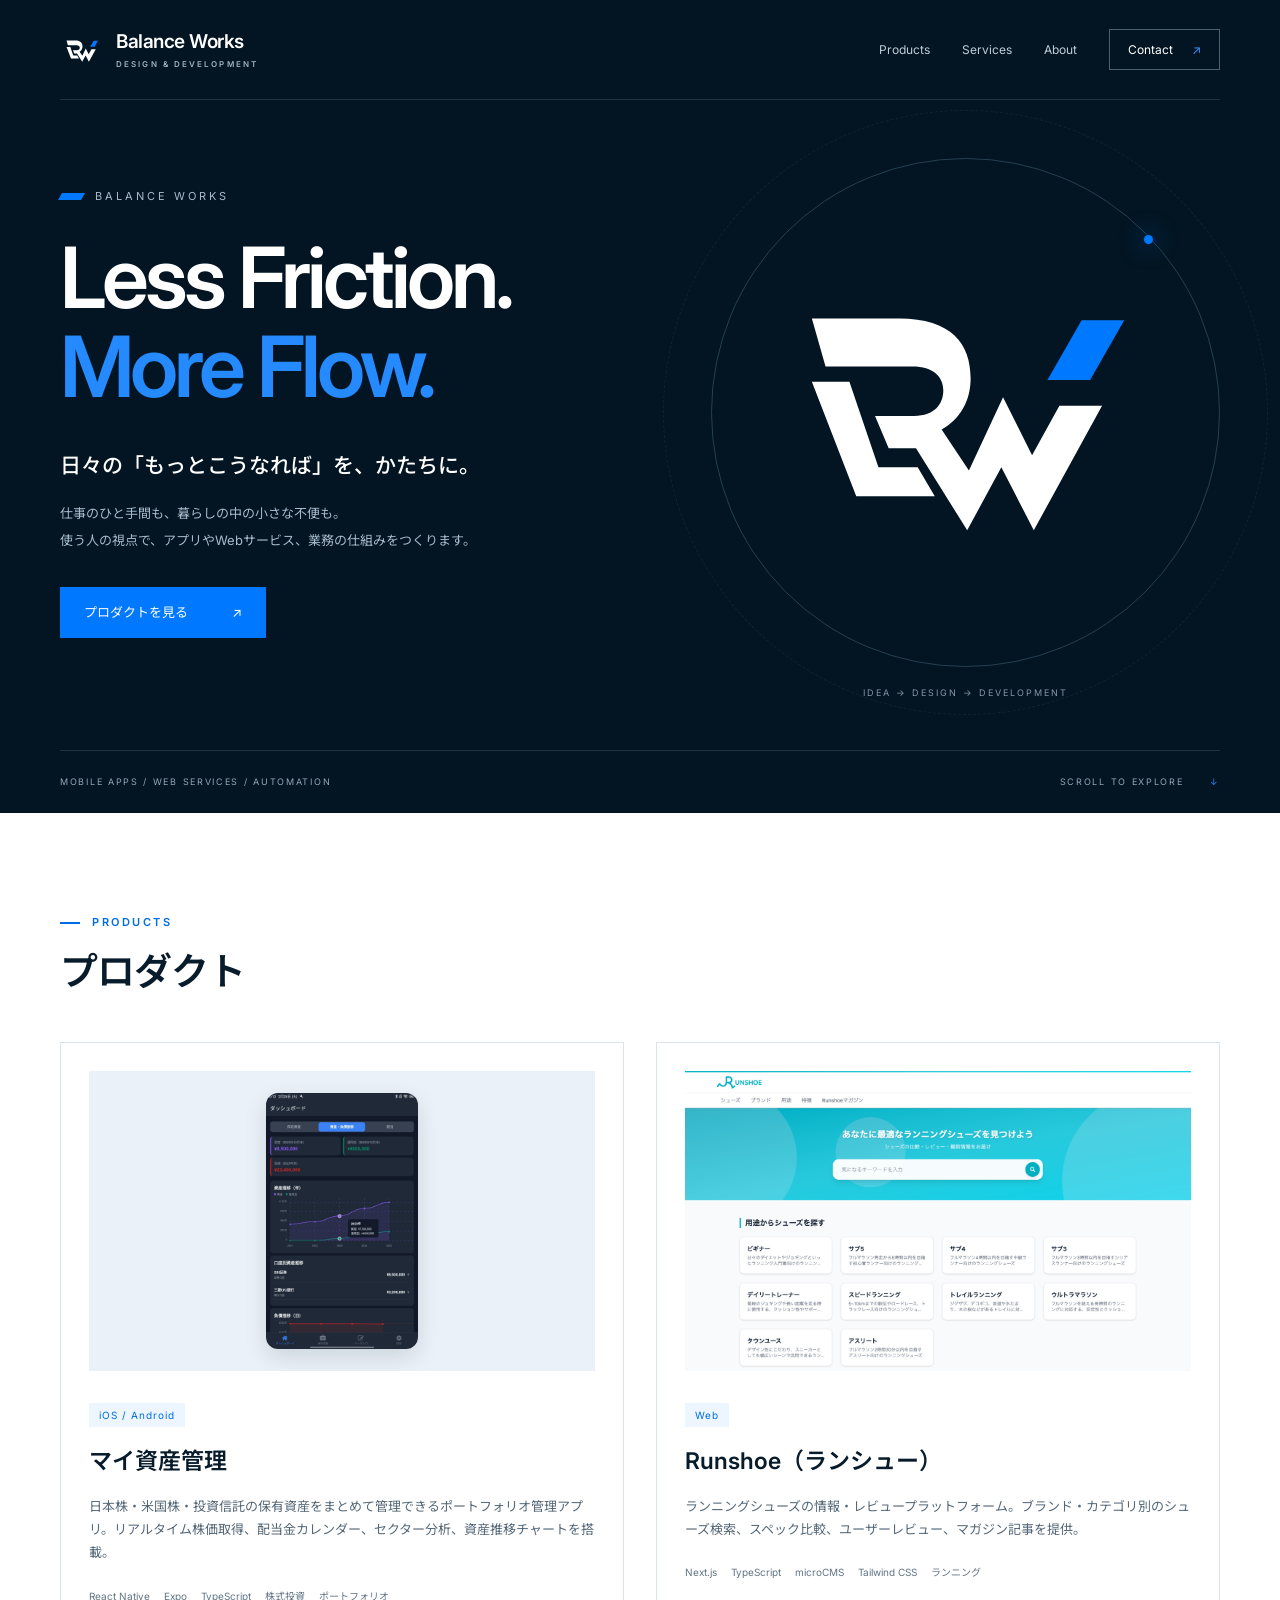
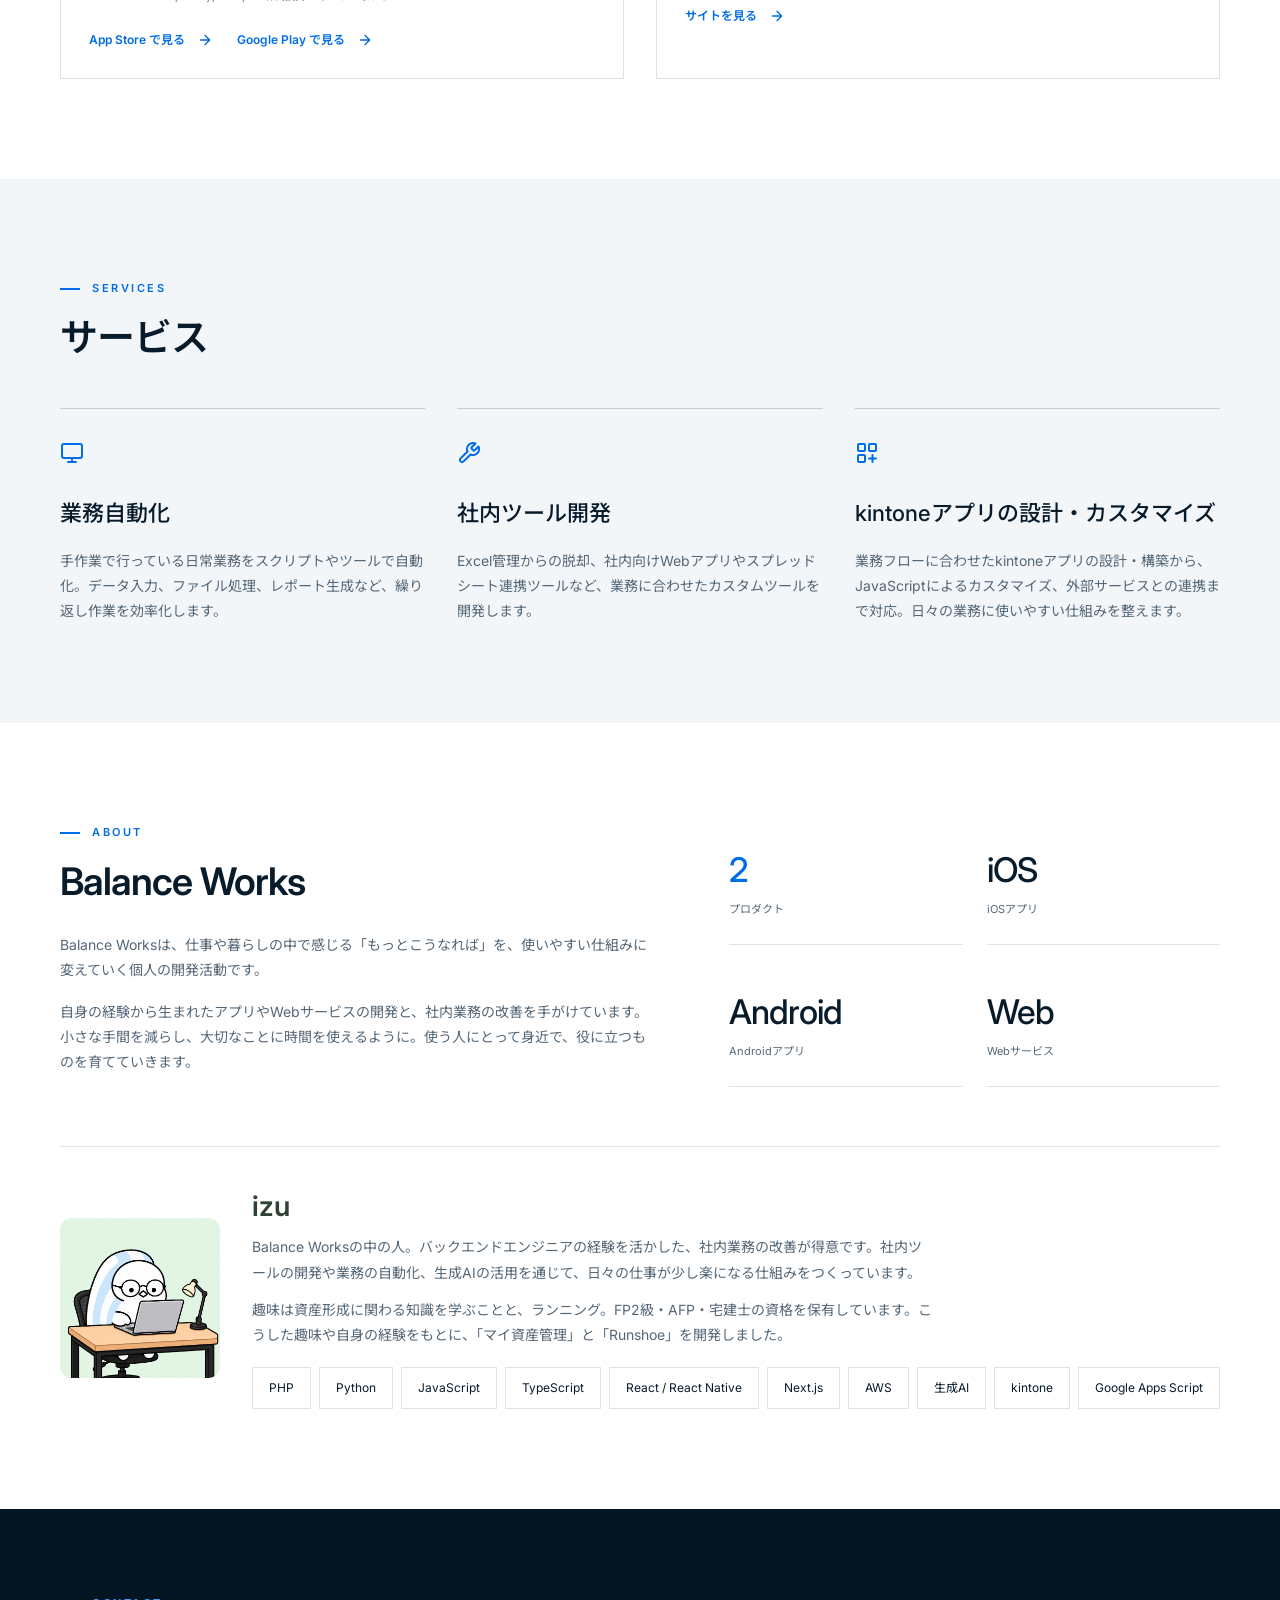
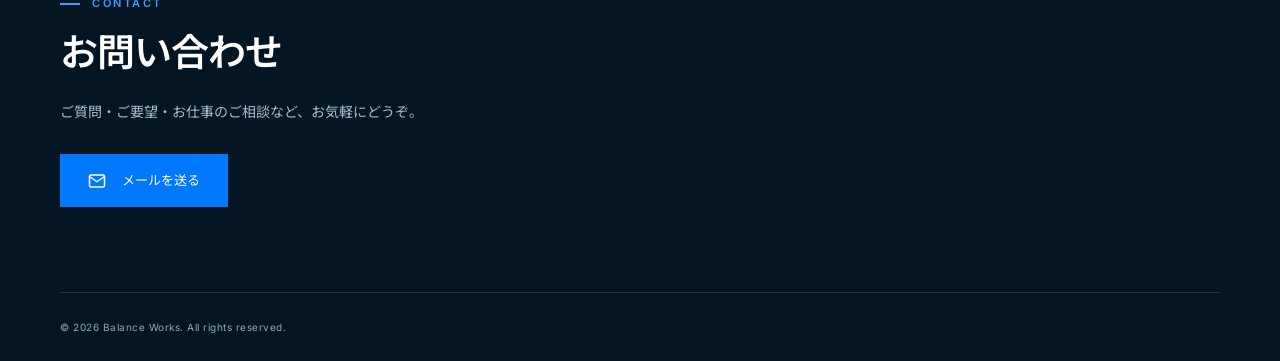
==== commit 4bf70e36: "Add izu profile and refresh site copy" ====
--- a/index.html
+++ b/index.html
@@ -74,9 +74,8 @@
     .service-icon { color:var(--accent); margin-bottom:20px; }
     .service-card h3 { font-size:22px; margin-bottom:14px; font-weight:500; }
     .service-card p { color:var(--text-secondary); font-size:14px; }
-    #skills { padding:70px 0; border-bottom:1px solid var(--border); }
-    #skills .section-title { font-size:26px; margin-bottom:28px; }
-    .skills-grid { display:flex; flex-wrap:wrap; gap:12px; }
+    .skills-grid { display:flex; flex-wrap:wrap; gap:8px; }
+    .profile-skills { margin-top:20px; }
     .skill-tag { font-size:12px; padding:9px 16px; border:1px solid var(--border); background:white; }
     .about-content { display:grid; grid-template-columns:1.2fr 1fr; gap:80px; align-items:center; }
     .about-text p { font-size:14px; color:var(--text-secondary); margin-bottom:16px; }
@@ -85,6 +84,11 @@
     .stat-value { font-size:34px; font-weight:500; letter-spacing:-1px; }
     .stat:first-child .stat-value { color:var(--accent); }
     .stat-label { font-size:11px; color:var(--text-secondary); }
+    .profile { margin-top:56px; padding-top:40px; border-top:1px solid var(--border); display:grid; grid-template-columns:160px minmax(0,1fr); gap:32px; align-items:center; }
+    .profile-image { display:block; width:100%; height:auto; aspect-ratio:1; border-radius:12px; }
+    .profile-name { font-size:28px; font-weight:600; line-height:1.4; color:#2e4236; margin-bottom:8px; }
+    .profile-copy p { max-width:680px; font-size:14px; color:var(--text-secondary); }
+    .profile-copy p + p { margin-top:12px; }
     .contact { background:var(--navy); color:white; padding:85px 0; }
     .contact .container { position:relative; }
     .contact .section-label { color:#409aff; }
@@ -109,6 +113,8 @@
       .product-card { padding:20px; } .product-screenshot-wrap { height:260px; } .product-card h3 { font-size:21px; }
       .services-grid { gap:36px; } .about-content { gap:24px; } .stat-value { font-size:30px; }
       .contact { padding:65px 0; } .contact p { font-size:13px; }
+      .profile { grid-template-columns:1fr; gap:24px; margin-top:36px; padding-top:32px; }
+      .profile-image { width:120px; }
     }
     @media(prefers-reduced-motion:reduce) { html { scroll-behavior:auto; } * { transition:none !important; } }
   </style>
@@ -127,9 +133,9 @@
     <div class="container hero-inner">
       <div class="hero-copy">
         <div class="eyebrow"><span></span> BALANCE WORKS</div>
-        <h1>Build with<br><span>Precision.</span></h1>
-        <p class="hero-lead">アイデアを、確かなかたちに。</p>
-        <p>モバイルアプリ・Webサービスの企画から設計・開発まで。<br>使う人と向き合い、日々の課題をテクノロジーで解決します。</p>
+        <h1>Less Friction.<br><span>More Flow.</span></h1>
+        <p class="hero-lead">日々の「もっとこうなれば」を、かたちに。</p>
+        <p>仕事のひと手間も、暮らしの中の小さな不便も。<br>使う人の視点で、アプリやWebサービス、業務の仕組みをつくります。</p>
         <a class="hero-button" href="#products">プロダクトを見る <span aria-hidden="true">↗</span></a>
       </div>
       <div class="hero-art" aria-hidden="true"><div class="orbit orbit-one"></div><div class="orbit orbit-two"></div><img src="images/balance-works.svg" width="400" height="400" alt=""><span class="art-caption">IDEA → DESIGN → DEVELOPMENT</span></div>
@@ -231,25 +237,6 @@
     </div>
   </section>
 
-  <!-- Skills -->
-  <section id="skills">
-    <div class="container">
-      <div class="section-label fade-in">Skills</div>
-      <h2 class="section-title fade-in">スキル</h2>
-      <div class="skills-grid fade-in">
-        <span class="skill-tag">PHP</span>
-        <span class="skill-tag">Python</span>
-        <span class="skill-tag">JavaScript</span>
-        <span class="skill-tag">TypeScript</span>
-        <span class="skill-tag">React / React Native</span>
-        <span class="skill-tag">Next.js</span>
-        <span class="skill-tag">AWS</span>
-        <span class="skill-tag">生成AI</span>
-        <span class="skill-tag">kintone</span>
-      </div>
-    </div>
-  </section>
-
   <!-- About -->
   <section id="about">
     <div class="container">
@@ -257,8 +244,8 @@
         <div class="about-text fade-in">
           <div class="section-label">About</div>
           <h2 class="section-title" style="margin-bottom: 24px;">Balance Works</h2>
-          <p>モバイルアプリ・Webサービスの企画から設計・開発・運用までを一貫して手がけています。</p>
-          <p>自社プロダクトの開発に加え、業務自動化や社内ツール開発など、テクノロジーで課題を解決するお手伝いをしています。</p>
+          <p>Balance Worksは、仕事や暮らしの中で感じる「もっとこうなれば」を、使いやすい仕組みに変えていく個人の開発活動です。</p>
+          <p>自身の経験から生まれたアプリやWebサービスの開発と、社内業務の改善を手がけています。小さな手間を減らし、大切なことに時間を使えるように。使う人にとって身近で、役に立つものを育てていきます。</p>
         </div>
         <div class="stats fade-in">
           <div class="stat">
@@ -279,6 +266,26 @@
           </div>
         </div>
       </div>
+      <article class="profile fade-in" aria-labelledby="profile-name">
+        <img class="profile-image" src="images/izu.png" width="1254" height="1254" alt="眼鏡をかけてパソコンに向かう、izuのキャラクター" loading="lazy">
+        <div class="profile-copy">
+          <h3 class="profile-name" id="profile-name">izu</h3>
+          <p>Balance Worksの中の人。バックエンドエンジニアの経験を活かした、社内業務の改善が得意です。社内ツールの開発や業務の自動化、生成AIの活用を通じて、日々の仕事が少し楽になる仕組みをつくっています。</p>
+          <p>趣味は資産形成に関わる知識を学ぶことと、ランニング。FP2級・AFP・宅建士の資格を保有しています。こうした趣味や自身の経験をもとに、「マイ資産管理」と「Runshoe」を開発しました。</p>
+          <div class="skills-grid profile-skills">
+            <span class="skill-tag">PHP</span>
+            <span class="skill-tag">Python</span>
+            <span class="skill-tag">JavaScript</span>
+            <span class="skill-tag">TypeScript</span>
+            <span class="skill-tag">React / React Native</span>
+            <span class="skill-tag">Next.js</span>
+            <span class="skill-tag">AWS</span>
+            <span class="skill-tag">生成AI</span>
+            <span class="skill-tag">kintone</span>
+            <span class="skill-tag">Google Apps Script</span>
+          </div>
+        </div>
+      </article>
     </div>
   </section>
 
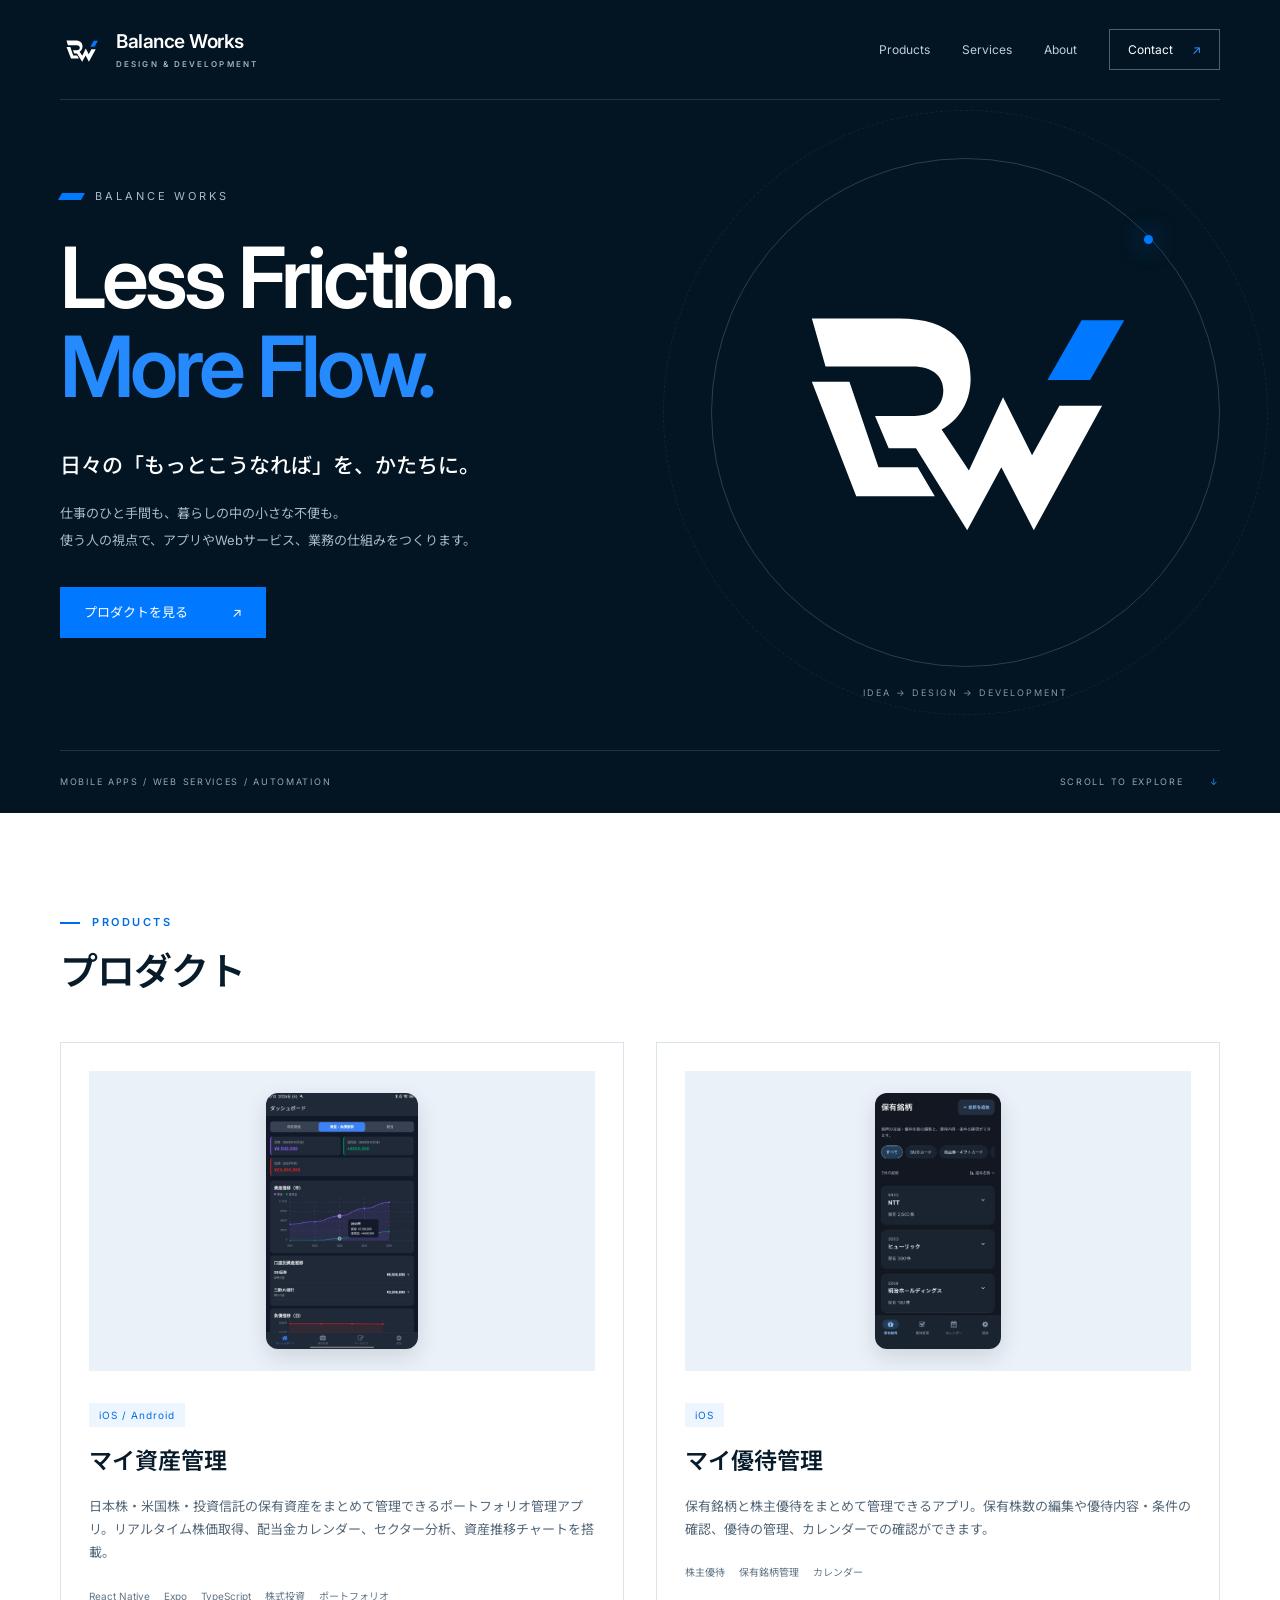
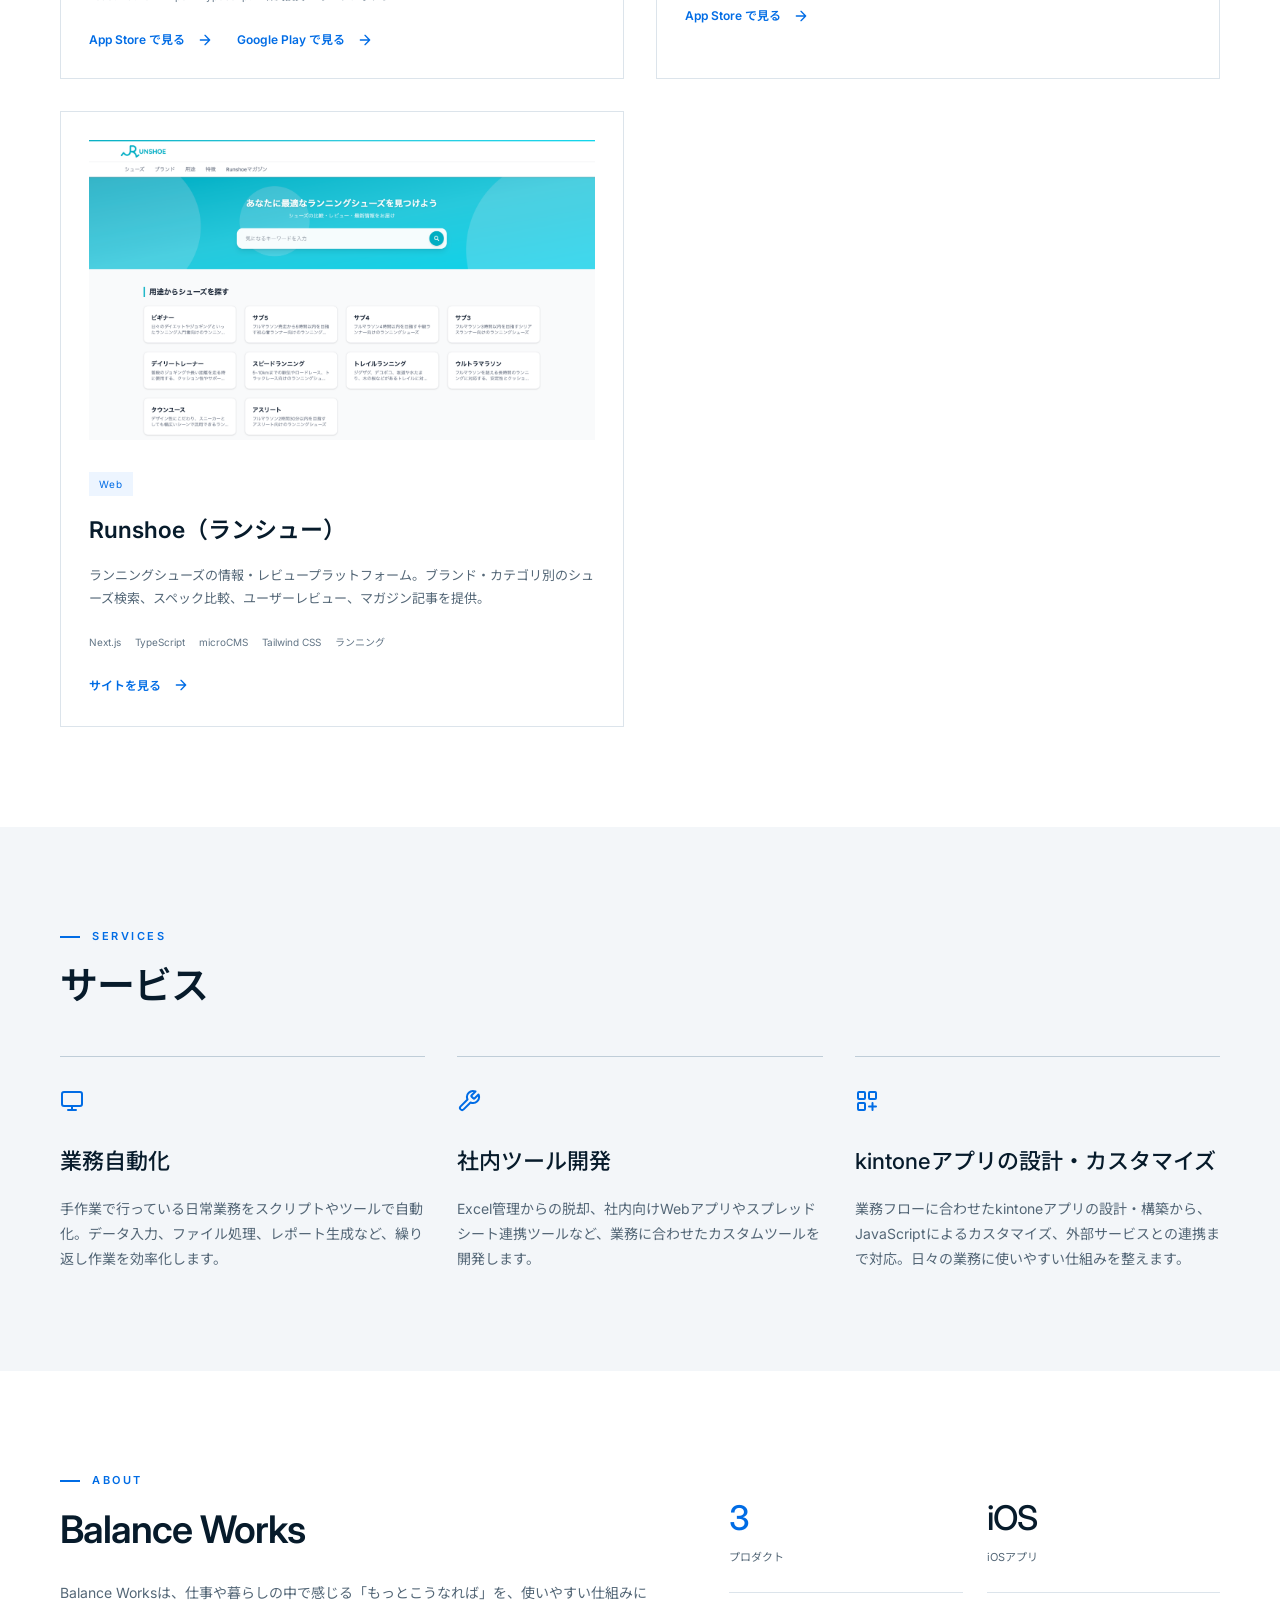
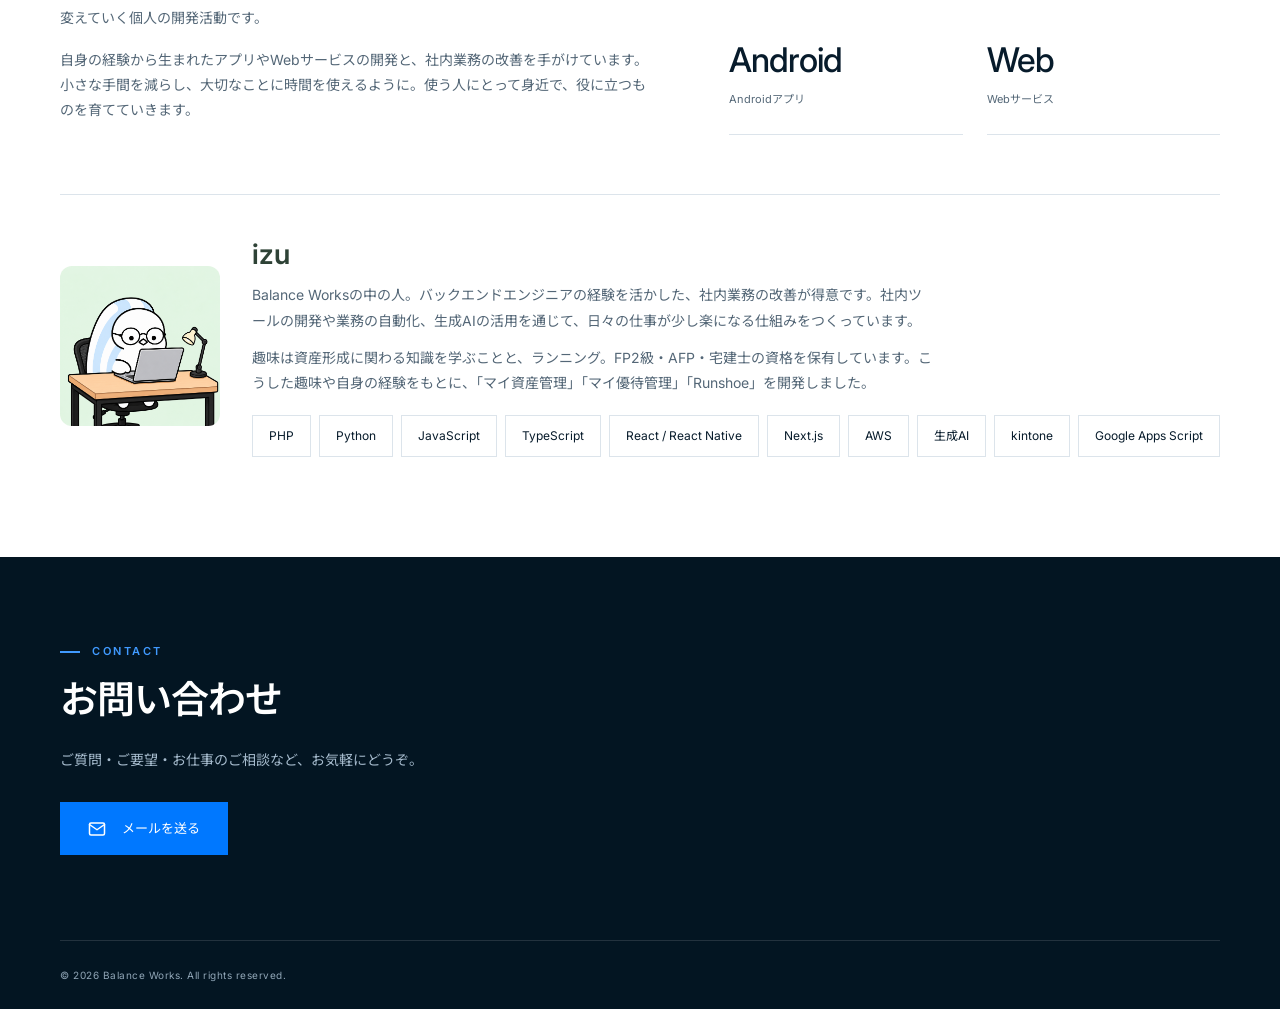
==== commit ae4c0519: "Add My Yutai iOS app to products" ====
--- a/index.html
+++ b/index.html
@@ -179,6 +179,26 @@
           </div>
         </div>
 
+        <div class="product-card fade-in">
+          <div class="product-screenshot-wrap mobile">
+            <img src="images/myyutai.jpg" alt="マイ優待管理 スクリーンショット" class="product-screenshot mobile" loading="lazy">
+          </div>
+          <span class="product-badge badge-ios">iOS</span>
+          <h3>マイ優待管理</h3>
+          <p>保有銘柄と株主優待をまとめて管理できるアプリ。保有株数の編集や優待内容・条件の確認、優待の管理、カレンダーでの確認ができます。</p>
+          <div class="product-tags">
+            <span>株主優待</span>
+            <span>保有銘柄管理</span>
+            <span>カレンダー</span>
+          </div>
+          <div class="product-links">
+            <a class="product-link" href="https://apps.apple.com/jp/app/%E3%83%9E%E3%82%A4%E5%84%AA%E5%BE%85%E7%AE%A1%E7%90%86/id6825589206" target="_blank" rel="noopener noreferrer">
+              App Store で見る
+              <svg width="16" height="16" fill="none" stroke="currentColor" stroke-width="2" stroke-linecap="round" stroke-linejoin="round" viewBox="0 0 24 24"><path d="M5 12h14M12 5l7 7-7 7"/></svg>
+            </a>
+          </div>
+        </div>
+
         <a class="product-card fade-in" href="https://runshoe.net" target="_blank" rel="noopener noreferrer">
           <div class="product-icon" aria-hidden="true">
             <svg width="24" height="24" fill="none" stroke="white" stroke-width="2" stroke-linecap="round" stroke-linejoin="round" viewBox="0 0 24 24"><path d="M13 2L3 14h9l-1 8 10-12h-9l1-8z"/></svg>
@@ -249,7 +269,7 @@
         </div>
         <div class="stats fade-in">
           <div class="stat">
-            <div class="stat-value">2</div>
+            <div class="stat-value">3</div>
             <div class="stat-label">プロダクト</div>
           </div>
           <div class="stat">
@@ -271,7 +291,7 @@
         <div class="profile-copy">
           <h3 class="profile-name" id="profile-name">izu</h3>
           <p>Balance Worksの中の人。バックエンドエンジニアの経験を活かした、社内業務の改善が得意です。社内ツールの開発や業務の自動化、生成AIの活用を通じて、日々の仕事が少し楽になる仕組みをつくっています。</p>
-          <p>趣味は資産形成に関わる知識を学ぶことと、ランニング。FP2級・AFP・宅建士の資格を保有しています。こうした趣味や自身の経験をもとに、「マイ資産管理」と「Runshoe」を開発しました。</p>
+          <p>趣味は資産形成に関わる知識を学ぶことと、ランニング。FP2級・AFP・宅建士の資格を保有しています。こうした趣味や自身の経験をもとに、「マイ資産管理」「マイ優待管理」「Runshoe」を開発しました。</p>
           <div class="skills-grid profile-skills">
             <span class="skill-tag">PHP</span>
             <span class="skill-tag">Python</span>
@@ -295,7 +315,7 @@
       <div class="section-label">Contact</div>
       <h2 class="section-title">お問い合わせ</h2>
       <p>ご質問・ご要望・お仕事のご相談など、お気軽にどうぞ。</p>
-      <a href="mailto:contact.balwrk@gmail.com" class="contact-link">
+      <a href="mailto:support@balwrk.com" class="contact-link">
         <svg width="18" height="18" fill="none" stroke="currentColor" stroke-width="2" stroke-linecap="round" stroke-linejoin="round" viewBox="0 0 24 24"><path d="M4 4h16c1.1 0 2 .9 2 2v12c0 1.1-.9 2-2 2H4c-1.1 0-2-.9-2-2V6c0-1.1.9-2 2-2z"/><polyline points="22,6 12,13 2,6"/></svg>
         メールを送る
       </a>
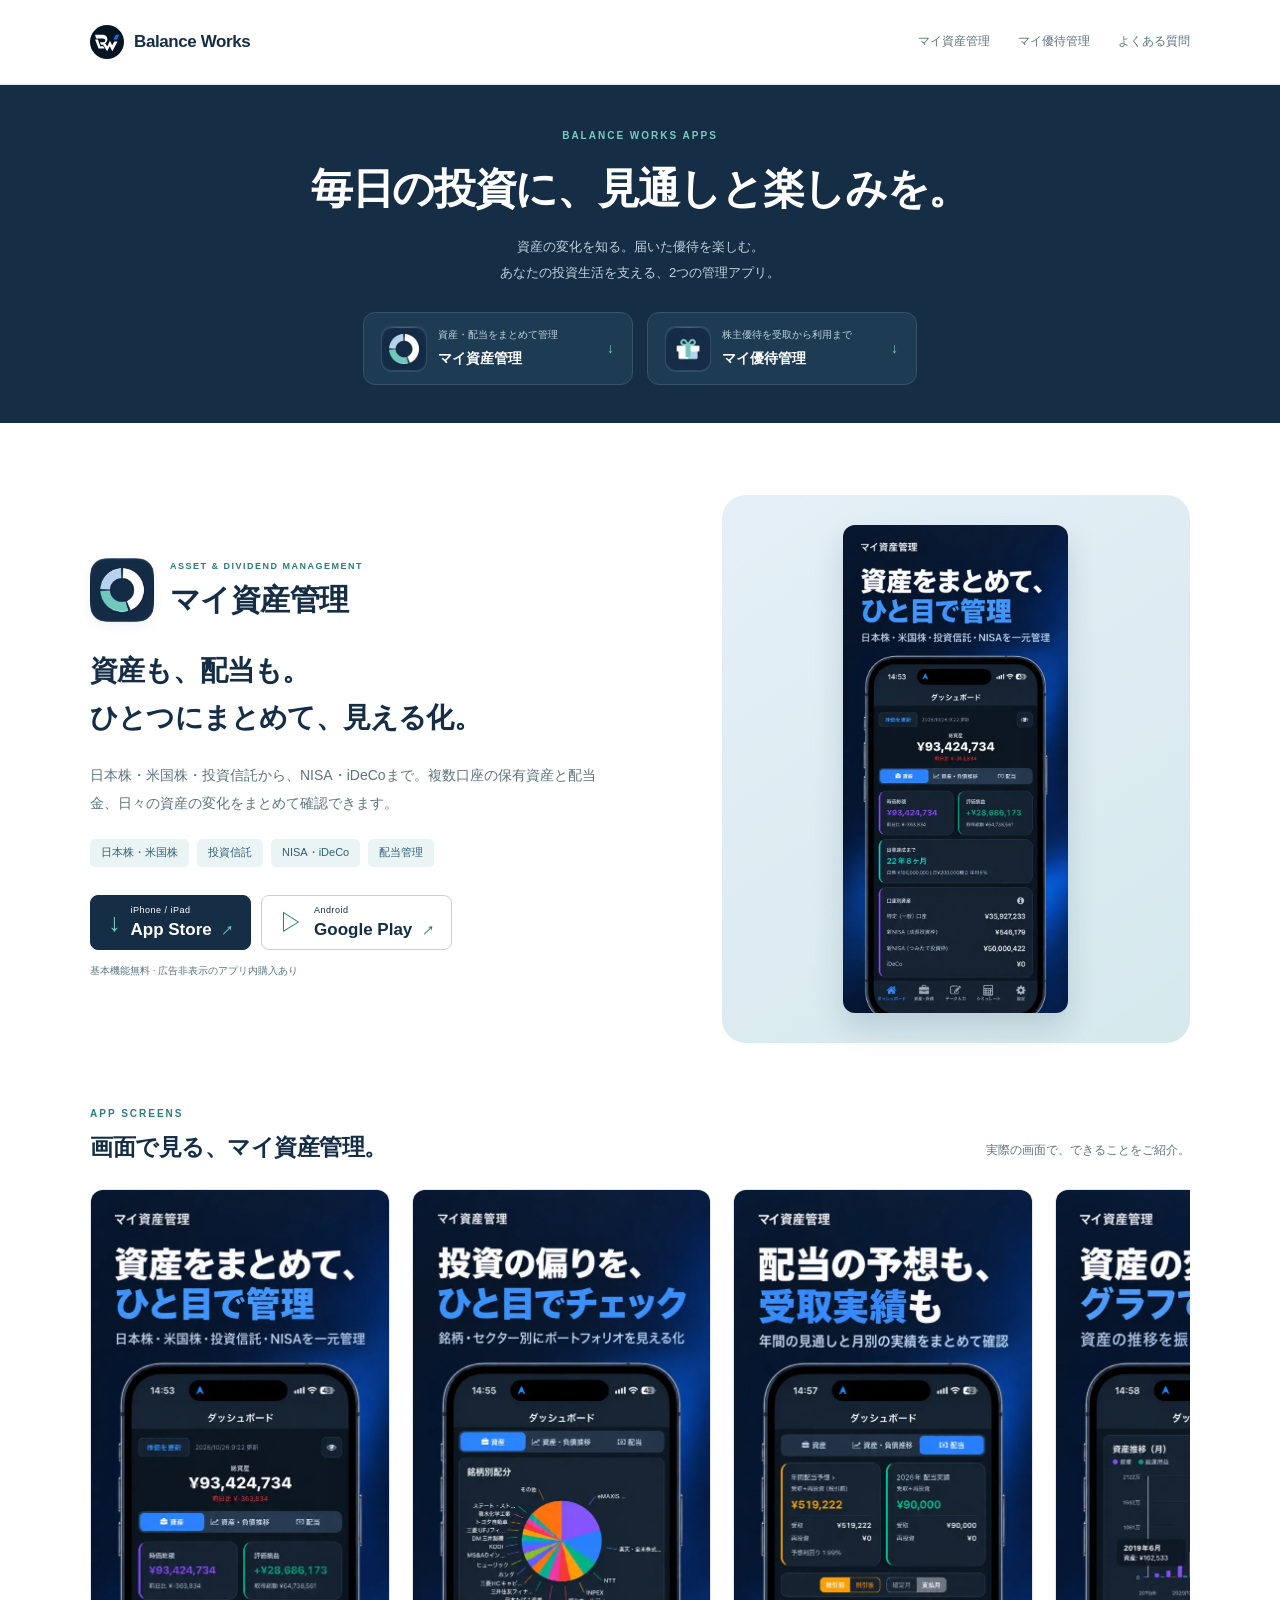
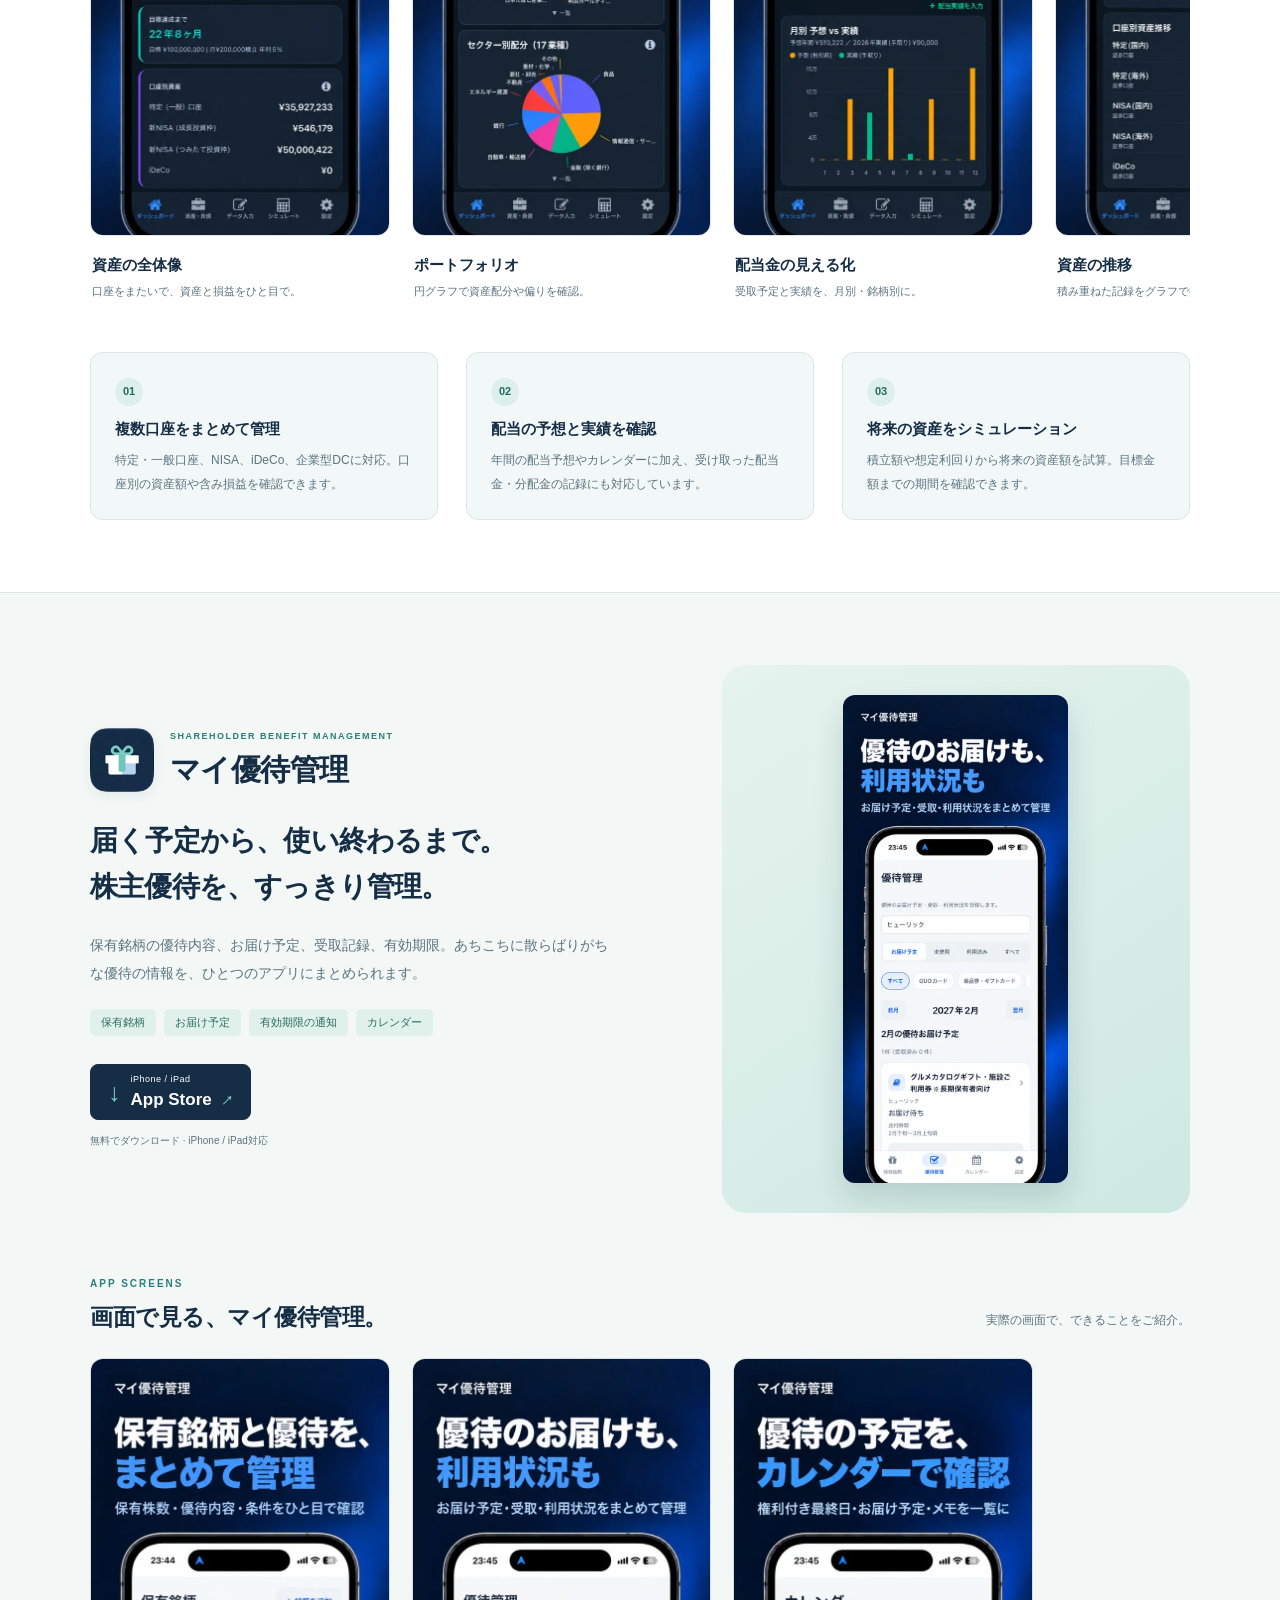
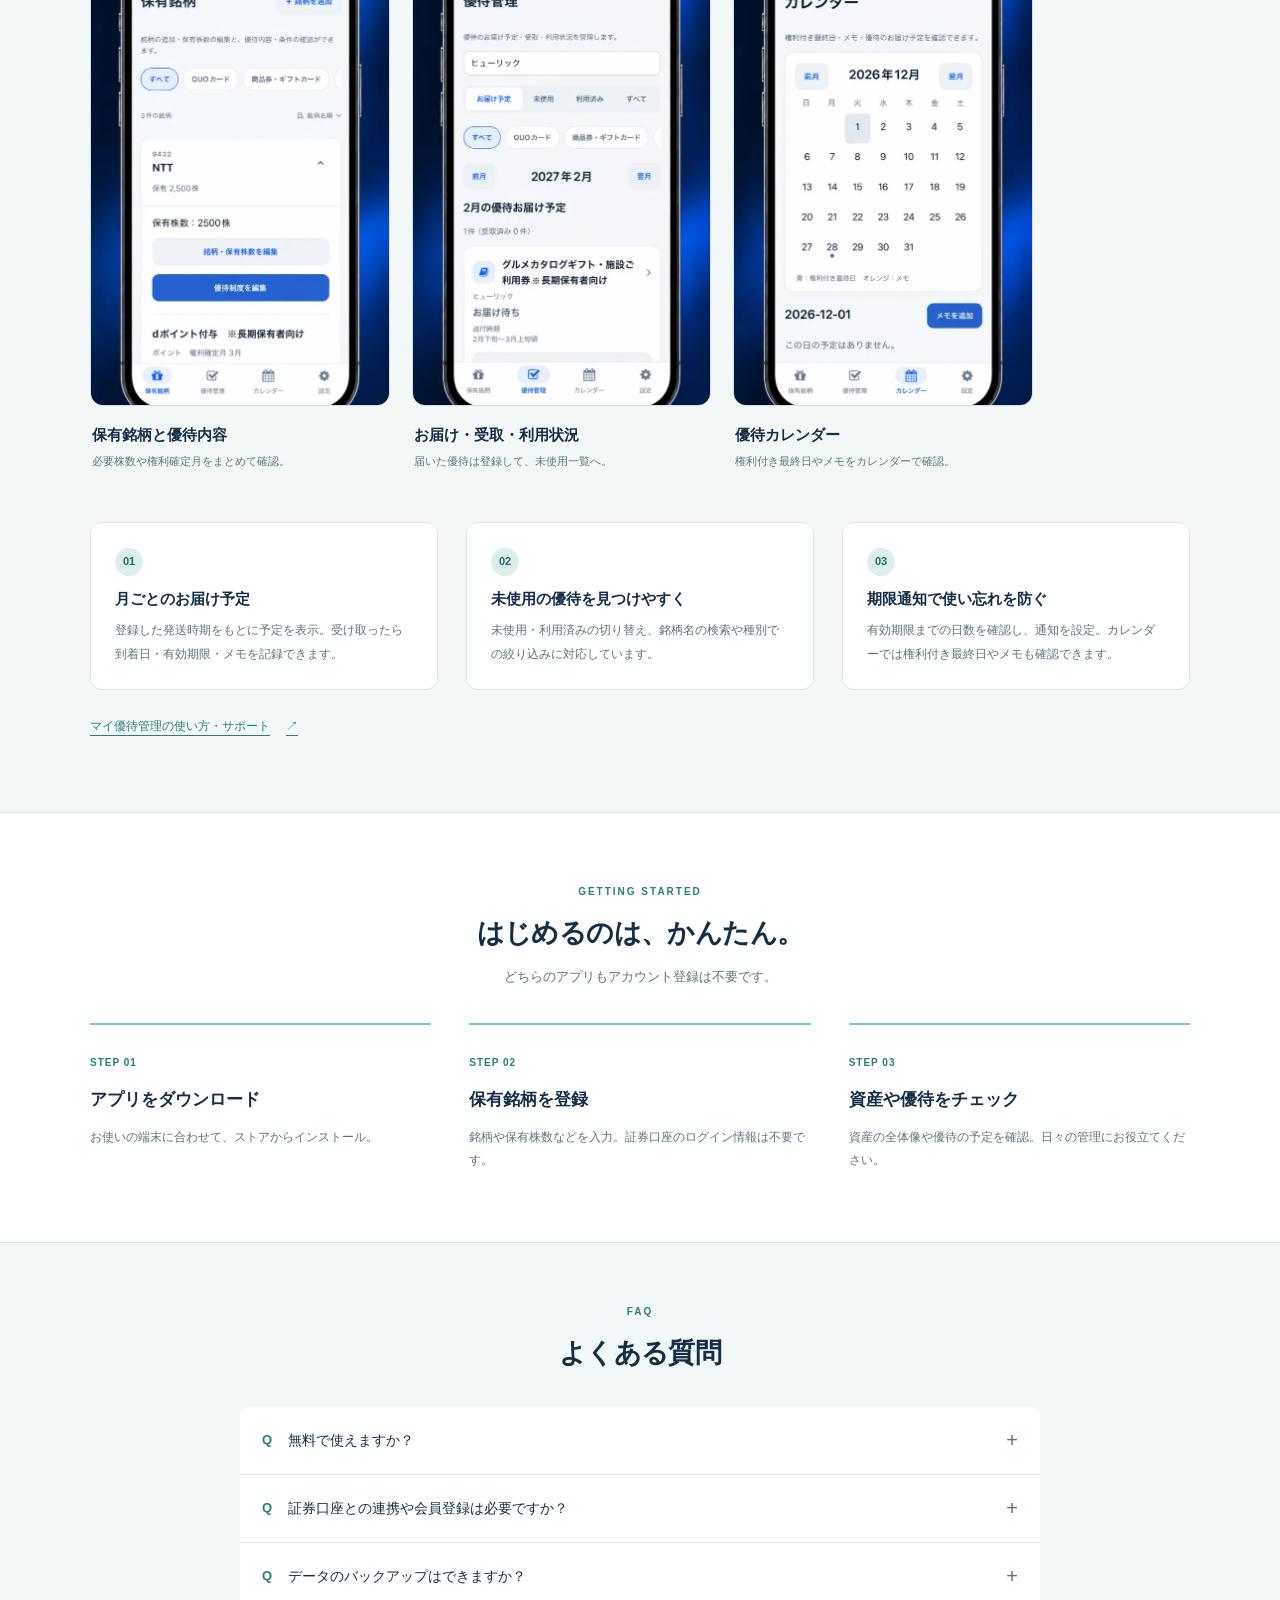
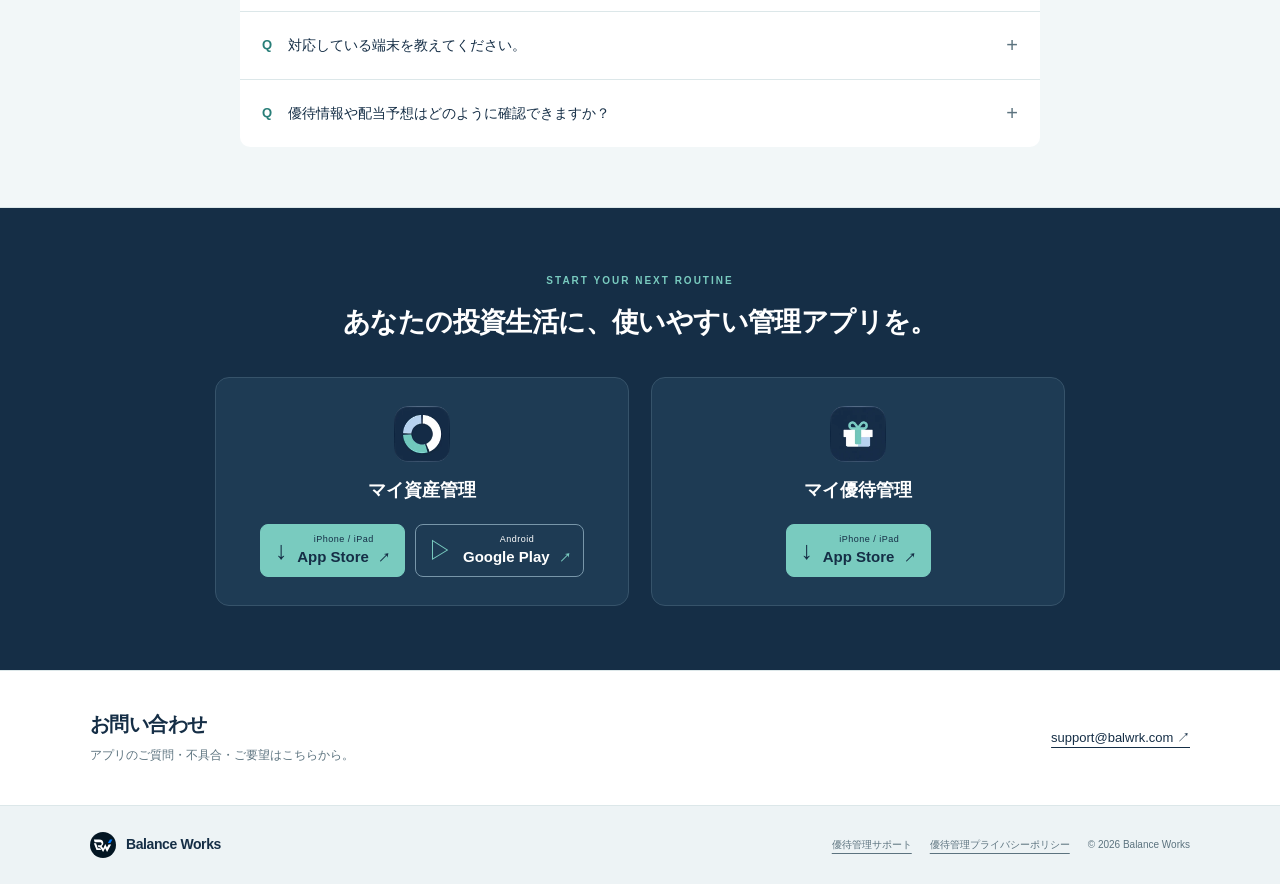
==== commit cbeea4f4: "Redesign landing page for asset and shareholder benefit apps" ====
--- a/index.html
+++ b/index.html
@@ -1,335 +1,33 @@
 <!DOCTYPE html>
 <html lang="ja">
 <head>
-  <meta charset="UTF-8">
-  <meta name="viewport" content="width=device-width, initial-scale=1.0">
-  <title>Balance Works</title>
-  <meta name="description" content="Balance Works - モバイルアプリ & Webサービスの企画・設計・開発">
-  <meta name="theme-color" content="#031522">
-  <link rel="icon" type="image/svg+xml" href="images/balance-works.svg">
-  <link rel="preconnect" href="https://fonts.googleapis.com">
-  <link rel="preconnect" href="https://fonts.gstatic.com" crossorigin>
-  <link href="https://fonts.googleapis.com/css2?family=Inter:wght@300;400;500;600;700&family=Noto+Sans+JP:wght@300;400;500;600;700&display=swap" rel="stylesheet">
-  <style>
-    :root { --bg:#fff; --text:#071b2b; --text-secondary:#546777; --accent:#006ce5; --border:#dce4eb; --navy:#031522; }
-    * { margin:0; padding:0; box-sizing:border-box; }
-    html { scroll-behavior:smooth; scroll-padding-top:32px; }
-    body { font-family:'Inter','Noto Sans JP',sans-serif; background:var(--bg); color:var(--text); line-height:1.8; }
-    a { color:inherit; }
-    a:focus-visible { outline:3px solid #0078ff; outline-offset:6px; }
-    .container { width:min(1160px,100% - 80px); margin:auto; }
-    .skip-link { position:absolute; top:-100px; left:16px; z-index:10; padding:12px; background:white; }
-    .skip-link:focus { top:12px; }
-    .site-header { background:var(--navy); color:white; }
-    .header-inner { min-height:100px; display:flex; justify-content:space-between; align-items:center; gap:24px; border-bottom:1px solid #ffffff20; }
-    .brand { display:flex; align-items:center; gap:12px; text-decoration:none; font-size:19px; font-weight:600; letter-spacing:-.5px; line-height:1.4; }
-    .brand-sub { display:block; font-size:8px; letter-spacing:2.1px; color:#9fb0bf; margin-top:4px; }
-    nav { display:flex; align-items:center; gap:32px; }
-    nav a { text-decoration:none; font-size:12px; color:#c0cdd8; }
-    nav a:hover { color:white; }
-    nav .nav-contact { border:1px solid #496170; padding:9px 18px; color:white; }
-    .nav-contact span { margin-left:16px; color:#3695ff; }
-    .hero { background:var(--navy); color:white; position:relative; overflow:hidden; }
-    .hero-inner { min-height:650px; display:grid; grid-template-columns:1.2fr 1fr; align-items:center; gap:40px; padding-top:50px; padding-bottom:75px; }
-    .eyebrow { font-size:11px; letter-spacing:3px; color:#a6bbcd; display:flex; align-items:center; gap:12px; margin-bottom:26px; }
-    .eyebrow span { width:23px; height:7px; background:#0078ff; transform:skew(-30deg); }
-    h1 { font-size:clamp(52px,6.6vw,88px); letter-spacing:-4px; line-height:1.06; font-weight:600; margin-bottom:32px; }
-    h1 span { color:#268aff; }
-    .hero p { color:#a6bbcd; font-size:13px; line-height:2.1; }
-    .hero .hero-lead { color:white; font-size:21px; font-weight:500; margin-bottom:12px; }
-    .hero-button { display:inline-flex; align-items:center; gap:44px; padding:14px 24px; background:#0078ff; color:white; text-decoration:none; font-size:13px; margin-top:32px; transition:background .2s; }
-    .hero-button:hover { background:#0060cc; }
-    .hero-art { aspect-ratio:1; position:relative; display:grid; place-items:center; }
-    .hero-art img { width:86%; height:auto; z-index:1; }
-    .orbit { position:absolute; border:1px solid #254052; border-radius:50%; width:100%; height:100%; }
-    .orbit-two { width:119%; height:119%; border-style:dashed; opacity:.35; }
-    .orbit-one::after { content:''; width:9px; height:9px; background:#0078ff; border-radius:50%; position:absolute; top:15%; right:13%; box-shadow:0 0 24px #0078ff; }
-    .art-caption { position:absolute; bottom:-34px; font-size:9px; letter-spacing:2px; color:#8098ac; }
-    .hero-bottom { display:flex; justify-content:space-between; padding:23px 0; border-top:1px solid #ffffff20; font-size:9px; letter-spacing:1.7px; color:#92a7b9; gap:20px; }
-    .hero-bottom a { text-decoration:none; }
-    .hero-bottom a span { margin-left:22px; color:#268aff; }
-    section { padding:100px 0; }
-    .section-label { color:var(--accent); text-transform:uppercase; font-size:11px; font-weight:600; letter-spacing:2.5px; display:flex; align-items:center; gap:12px; margin-bottom:12px; }
-    .section-label::before { content:''; width:20px; height:2px; background:currentColor; }
-    .section-title { font-size:clamp(26px,3.5vw,38px); font-weight:600; letter-spacing:-1px; line-height:1.4; margin-bottom:44px; }
-    .products-grid { display:grid; grid-template-columns:repeat(2,minmax(0,1fr)); gap:32px; }
-    .product-card { padding:28px; border:1px solid var(--border); text-decoration:none; display:block; position:relative; transition:border-color .2s,box-shadow .2s; }
-    .product-card:hover { border-color:#0078ff; box-shadow:0 12px 32px #03152208; }
-    .product-icon { display:none; }
-    .product-screenshot-wrap { height:300px; background:#eef3f7; overflow:hidden; margin-bottom:28px; display:flex; align-items:center; justify-content:center; }
-    .product-screenshot { width:100%; height:100%; object-fit:cover; object-position:top; }
-    .product-screenshot-wrap.mobile { background:#eaf1f8; padding:22px; }
-    .product-screenshot.mobile { width:auto; max-width:100%; height:100%; border-radius:12px; box-shadow:0 8px 22px #03152220; object-fit:contain; }
-    .product-badge { display:inline-block; font-size:10px; color:var(--accent); background:#edf5ff; padding:3px 10px; margin-bottom:14px; letter-spacing:1px; }
-    .product-card h3 { font-size:23px; font-weight:600; margin-bottom:12px; }
-    .product-card p { color:var(--text-secondary); font-size:13px; margin-bottom:22px; }
-    .product-tags { display:flex; flex-wrap:wrap; gap:6px 14px; }
-    .product-tags span { font-size:10px; color:#627586; }
-    .product-links { display:flex; flex-wrap:wrap; gap:12px 24px; margin-top:24px; }
-    .product-link { display:inline-flex; gap:12px; align-items:center; font-size:12px; font-weight:600; text-decoration:none; color:var(--accent); }
-    .product-card > .product-link { margin-top:24px; }
-    #services { background:#f3f6f9; }
-    .services-grid { display:grid; grid-template-columns:repeat(auto-fit,minmax(min(280px,100%),1fr)); gap:32px; }
-    .service-card { border-top:1px solid #bfcdd8; padding-top:32px; }
-    .service-icon { color:var(--accent); margin-bottom:20px; }
-    .service-card h3 { font-size:22px; margin-bottom:14px; font-weight:500; }
-    .service-card p { color:var(--text-secondary); font-size:14px; }
-    .skills-grid { display:flex; flex-wrap:wrap; gap:8px; }
-    .profile-skills { margin-top:20px; }
-    .skill-tag { font-size:12px; padding:9px 16px; border:1px solid var(--border); background:white; }
-    .about-content { display:grid; grid-template-columns:1.2fr 1fr; gap:80px; align-items:center; }
-    .about-text p { font-size:14px; color:var(--text-secondary); margin-bottom:16px; }
-    .stats { display:grid; grid-template-columns:1fr 1fr; gap:24px; }
-    .stat { border-bottom:1px solid var(--border); padding:12px 0 24px; }
-    .stat-value { font-size:34px; font-weight:500; letter-spacing:-1px; }
-    .stat:first-child .stat-value { color:var(--accent); }
-    .stat-label { font-size:11px; color:var(--text-secondary); }
-    .profile { margin-top:56px; padding-top:40px; border-top:1px solid var(--border); display:grid; grid-template-columns:160px minmax(0,1fr); gap:32px; align-items:center; }
-    .profile-image { display:block; width:100%; height:auto; aspect-ratio:1; border-radius:12px; }
-    .profile-name { font-size:28px; font-weight:600; line-height:1.4; color:#2e4236; margin-bottom:8px; }
-    .profile-copy p { max-width:680px; font-size:14px; color:var(--text-secondary); }
-    .profile-copy p + p { margin-top:12px; }
-    .contact { background:var(--navy); color:white; padding:85px 0; }
-    .contact .container { position:relative; }
-    .contact .section-label { color:#409aff; }
-    .contact .section-title { margin-bottom:20px; }
-    .contact p { color:#a6bbcd; font-size:14px; margin-bottom:30px; }
-    .contact-link { display:inline-flex; align-items:center; gap:16px; padding:15px 28px; background:#0078ff; color:white; text-decoration:none; font-size:13px; }
-    .contact-link:hover { background:#0060cc; }
-    footer { background:var(--navy); color:#91a6b7; font-size:10px; letter-spacing:.5px; }
-    footer .container { padding:25px 0; border-top:1px solid #ffffff20; }
-    @media(max-width:900px) { .hero-inner { min-height:580px; gap:24px; } h1 { letter-spacing:-2.5px; } .hero-art { margin-right:10px; } .about-content { gap:40px; } nav { gap:20px; } }
-    @media(max-width:640px) {
-      .container { width:calc(100% - 40px); }
-      .header-inner { min-height:85px; flex-wrap:wrap; padding:16px 0; gap:16px; }
-      .brand { font-size:17px; } .brand img { width:36px; height:36px; }
-      nav { width:100%; justify-content:space-between; gap:12px; } nav a { font-size:11px; } nav .nav-contact { padding:5px 12px; }
-      .hero-inner { grid-template-columns:1fr; padding:60px 0 65px; gap:50px; }
-      h1 { font-size:64px; } .hero .hero-lead { font-size:19px; } .hero p { font-size:12px; } .hero p br { display:none; }
-      .hero-art { width:65%; max-width:290px; margin:0 auto 10px; } .art-caption { font-size:7px; letter-spacing:1px; bottom:-25px; }
-      .hero-bottom { font-size:8px; letter-spacing:1px; } .hero-bottom > span { max-width:160px; } .hero-bottom a { align-self:center; } .hero-bottom a span { margin-left:8px; }
-      section { padding:68px 0; } .section-title { margin-bottom:30px; }
-      .products-grid,.services-grid,.about-content { grid-template-columns:1fr; gap:28px; }
-      .product-card { padding:20px; } .product-screenshot-wrap { height:260px; } .product-card h3 { font-size:21px; }
-      .services-grid { gap:36px; } .about-content { gap:24px; } .stat-value { font-size:30px; }
-      .contact { padding:65px 0; } .contact p { font-size:13px; }
-      .profile { grid-template-columns:1fr; gap:24px; margin-top:36px; padding-top:32px; }
-      .profile-image { width:120px; }
-    }
-    @media(prefers-reduced-motion:reduce) { html { scroll-behavior:auto; } * { transition:none !important; } }
-  </style>
-</head>
-<body>
-
-  <a class="skip-link" href="#main">本文へスキップ</a>
-  <header class="site-header">
-    <div class="container header-inner">
-      <a class="brand" href="#top" aria-label="Balance Works ホーム"><img src="images/balance-works.svg" width="44" height="44" alt=""><span>Balance Works<span class="brand-sub">DESIGN & DEVELOPMENT</span></span></a>
-      <nav aria-label="メインナビゲーション"><a href="#products">Products</a><a href="#services">Services</a><a href="#about">About</a><a class="nav-contact" href="#contact">Contact <span aria-hidden="true">↗</span></a></nav>
-    </div>
-  </header>
-  <main id="main">
-  <div class="hero" id="top">
-    <div class="container hero-inner">
-      <div class="hero-copy">
-        <div class="eyebrow"><span></span> BALANCE WORKS</div>
-        <h1>Less Friction.<br><span>More Flow.</span></h1>
-        <p class="hero-lead">日々の「もっとこうなれば」を、かたちに。</p>
-        <p>仕事のひと手間も、暮らしの中の小さな不便も。<br>使う人の視点で、アプリやWebサービス、業務の仕組みをつくります。</p>
-        <a class="hero-button" href="#products">プロダクトを見る <span aria-hidden="true">↗</span></a>
-      </div>
-      <div class="hero-art" aria-hidden="true"><div class="orbit orbit-one"></div><div class="orbit orbit-two"></div><img src="images/balance-works.svg" width="400" height="400" alt=""><span class="art-caption">IDEA → DESIGN → DEVELOPMENT</span></div>
-    </div>
-    <div class="container hero-bottom"><span>MOBILE APPS / WEB SERVICES / AUTOMATION</span><a href="#products">SCROLL TO EXPLORE <span aria-hidden="true">↓</span></a></div>
-  </div>
-
-  <!-- Products -->
-  <section id="products">
-    <div class="container">
-      <div class="section-label fade-in">Products</div>
-      <h2 class="section-title fade-in">プロダクト</h2>
-      <div class="products-grid">
-
-        <div class="product-card fade-in">
-          <div class="product-icon" aria-hidden="true">
-            <svg width="24" height="24" fill="none" stroke="white" stroke-width="2" stroke-linecap="round" stroke-linejoin="round" viewBox="0 0 24 24"><path d="M12 2v20M17 5H9.5a3.5 3.5 0 000 7h5a3.5 3.5 0 010 7H6"/></svg>
-          </div>
-          <div class="product-screenshot-wrap mobile">
-            <img src="images/myshisan.jpg" alt="マイ資産管理 スクリーンショット" class="product-screenshot mobile" loading="lazy">
-          </div>
-          <span class="product-badge badge-ios">iOS / Android</span>
-          <h3>マイ資産管理</h3>
-          <p>日本株・米国株・投資信託の保有資産をまとめて管理できるポートフォリオ管理アプリ。リアルタイム株価取得、配当金カレンダー、セクター分析、資産推移チャートを搭載。</p>
-          <div class="product-tags">
-            <span>React Native</span>
-            <span>Expo</span>
-            <span>TypeScript</span>
-            <span>株式投資</span>
-            <span>ポートフォリオ</span>
-          </div>
-          <div class="product-links">
-            <a class="product-link" href="https://apps.apple.com/app/id6760156378" target="_blank" rel="noopener noreferrer">
-              App Store で見る
-              <svg width="16" height="16" fill="none" stroke="currentColor" stroke-width="2" stroke-linecap="round" stroke-linejoin="round" viewBox="0 0 24 24"><path d="M5 12h14M12 5l7 7-7 7"/></svg>
-            </a>
-            <a class="product-link" href="https://play.google.com/store/apps/details?id=com.myshisankanri.app" target="_blank" rel="noopener noreferrer">
-              Google Play で見る
-              <svg width="16" height="16" fill="none" stroke="currentColor" stroke-width="2" stroke-linecap="round" stroke-linejoin="round" viewBox="0 0 24 24"><path d="M5 12h14M12 5l7 7-7 7"/></svg>
-            </a>
-          </div>
-        </div>
-
-        <div class="product-card fade-in">
-          <div class="product-screenshot-wrap mobile">
-            <img src="images/myyutai.jpg" alt="マイ優待管理 スクリーンショット" class="product-screenshot mobile" loading="lazy">
-          </div>
-          <span class="product-badge badge-ios">iOS</span>
-          <h3>マイ優待管理</h3>
-          <p>保有銘柄と株主優待をまとめて管理できるアプリ。保有株数の編集や優待内容・条件の確認、優待の管理、カレンダーでの確認ができます。</p>
-          <div class="product-tags">
-            <span>株主優待</span>
-            <span>保有銘柄管理</span>
-            <span>カレンダー</span>
-          </div>
-          <div class="product-links">
-            <a class="product-link" href="https://apps.apple.com/jp/app/%E3%83%9E%E3%82%A4%E5%84%AA%E5%BE%85%E7%AE%A1%E7%90%86/id6825589206" target="_blank" rel="noopener noreferrer">
-              App Store で見る
-              <svg width="16" height="16" fill="none" stroke="currentColor" stroke-width="2" stroke-linecap="round" stroke-linejoin="round" viewBox="0 0 24 24"><path d="M5 12h14M12 5l7 7-7 7"/></svg>
-            </a>
-          </div>
-        </div>
-
-        <a class="product-card fade-in" href="https://runshoe.net" target="_blank" rel="noopener noreferrer">
-          <div class="product-icon" aria-hidden="true">
-            <svg width="24" height="24" fill="none" stroke="white" stroke-width="2" stroke-linecap="round" stroke-linejoin="round" viewBox="0 0 24 24"><path d="M13 2L3 14h9l-1 8 10-12h-9l1-8z"/></svg>
-          </div>
-          <div class="product-screenshot-wrap">
-            <img src="images/runshoe.png" alt="Runshoe スクリーンショット" class="product-screenshot" loading="lazy">
-          </div>
-          <span class="product-badge badge-web">Web</span>
-          <h3>Runshoe（ランシュー）</h3>
-          <p>ランニングシューズの情報・レビュープラットフォーム。ブランド・カテゴリ別のシューズ検索、スペック比較、ユーザーレビュー、マガジン記事を提供。</p>
-          <div class="product-tags">
-            <span>Next.js</span>
-            <span>TypeScript</span>
-            <span>microCMS</span>
-            <span>Tailwind CSS</span>
-            <span>ランニング</span>
-          </div>
-          <div class="product-link">
-            サイトを見る
-            <svg width="16" height="16" fill="none" stroke="currentColor" stroke-width="2" stroke-linecap="round" stroke-linejoin="round" viewBox="0 0 24 24"><path d="M5 12h14M12 5l7 7-7 7"/></svg>
-          </div>
-        </a>
-
-</div>
-    </div>
-  </section>
-
-  <!-- Services -->
-  <section id="services">
-    <div class="container">
-      <div class="section-label fade-in">Services</div>
-      <h2 class="section-title fade-in">サービス</h2>
-      <div class="services-grid">
-        <div class="service-card fade-in">
-          <div class="service-icon">
-            <svg width="24" height="24" fill="none" stroke="currentColor" stroke-width="2" stroke-linecap="round" stroke-linejoin="round" viewBox="0 0 24 24"><rect x="2" y="3" width="20" height="14" rx="2"/><path d="M8 21h8M12 17v4"/></svg>
-          </div>
-          <h3>業務自動化</h3>
-          <p>手作業で行っている日常業務をスクリプトやツールで自動化。データ入力、ファイル処理、レポート生成など、繰り返し作業を効率化します。</p>
-        </div>
-        <div class="service-card fade-in">
-          <div class="service-icon">
-            <svg width="24" height="24" fill="none" stroke="currentColor" stroke-width="2" stroke-linecap="round" stroke-linejoin="round" viewBox="0 0 24 24"><path d="M14.7 6.3a1 1 0 000 1.4l1.6 1.6a1 1 0 001.4 0l3.77-3.77a6 6 0 01-7.94 7.94l-6.91 6.91a2.12 2.12 0 01-3-3l6.91-6.91a6 6 0 017.94-7.94l-3.76 3.76z"/></svg>
-          </div>
-          <h3>社内ツール開発</h3>
-          <p>Excel管理からの脱却、社内向けWebアプリやスプレッドシート連携ツールなど、業務に合わせたカスタムツールを開発します。</p>
-        </div>
-        <div class="service-card fade-in">
-          <div class="service-icon" aria-hidden="true">
-            <svg width="24" height="24" fill="none" stroke="currentColor" stroke-width="2" stroke-linecap="round" stroke-linejoin="round" viewBox="0 0 24 24"><rect x="3" y="3" width="7" height="7" rx="1"/><rect x="14" y="3" width="7" height="7" rx="1"/><rect x="3" y="14" width="7" height="7" rx="1"/><path d="M14 17.5h7M17.5 14v7"/></svg>
-          </div>
-          <h3>kintoneアプリの設計・カスタマイズ</h3>
-          <p>業務フローに合わせたkintoneアプリの設計・構築から、JavaScriptによるカスタマイズ、外部サービスとの連携まで対応。日々の業務に使いやすい仕組みを整えます。</p>
-        </div>
-      </div>
-    </div>
-  </section>
-
-  <!-- About -->
-  <section id="about">
-    <div class="container">
-      <div class="about-content">
-        <div class="about-text fade-in">
-          <div class="section-label">About</div>
-          <h2 class="section-title" style="margin-bottom: 24px;">Balance Works</h2>
-          <p>Balance Worksは、仕事や暮らしの中で感じる「もっとこうなれば」を、使いやすい仕組みに変えていく個人の開発活動です。</p>
-          <p>自身の経験から生まれたアプリやWebサービスの開発と、社内業務の改善を手がけています。小さな手間を減らし、大切なことに時間を使えるように。使う人にとって身近で、役に立つものを育てていきます。</p>
-        </div>
-        <div class="stats fade-in">
-          <div class="stat">
-            <div class="stat-value">3</div>
-            <div class="stat-label">プロダクト</div>
-          </div>
-          <div class="stat">
-            <div class="stat-value">iOS</div>
-            <div class="stat-label">iOSアプリ</div>
-          </div>
-          <div class="stat">
-            <div class="stat-value">Android</div>
-            <div class="stat-label">Androidアプリ</div>
-          </div>
-          <div class="stat">
-            <div class="stat-value">Web</div>
-            <div class="stat-label">Webサービス</div>
-          </div>
-        </div>
-      </div>
-      <article class="profile fade-in" aria-labelledby="profile-name">
-        <img class="profile-image" src="images/izu.png" width="1254" height="1254" alt="眼鏡をかけてパソコンに向かう、izuのキャラクター" loading="lazy">
-        <div class="profile-copy">
-          <h3 class="profile-name" id="profile-name">izu</h3>
-          <p>Balance Worksの中の人。バックエンドエンジニアの経験を活かした、社内業務の改善が得意です。社内ツールの開発や業務の自動化、生成AIの活用を通じて、日々の仕事が少し楽になる仕組みをつくっています。</p>
-          <p>趣味は資産形成に関わる知識を学ぶことと、ランニング。FP2級・AFP・宅建士の資格を保有しています。こうした趣味や自身の経験をもとに、「マイ資産管理」「マイ優待管理」「Runshoe」を開発しました。</p>
-          <div class="skills-grid profile-skills">
-            <span class="skill-tag">PHP</span>
-            <span class="skill-tag">Python</span>
-            <span class="skill-tag">JavaScript</span>
-            <span class="skill-tag">TypeScript</span>
-            <span class="skill-tag">React / React Native</span>
-            <span class="skill-tag">Next.js</span>
-            <span class="skill-tag">AWS</span>
-            <span class="skill-tag">生成AI</span>
-            <span class="skill-tag">kintone</span>
-            <span class="skill-tag">Google Apps Script</span>
-          </div>
-        </div>
-      </article>
-    </div>
-  </section>
-
-  <!-- Contact -->
-  <section class="contact" id="contact">
-    <div class="container fade-in">
-      <div class="section-label">Contact</div>
-      <h2 class="section-title">お問い合わせ</h2>
-      <p>ご質問・ご要望・お仕事のご相談など、お気軽にどうぞ。</p>
-      <a href="mailto:support@balwrk.com" class="contact-link">
-        <svg width="18" height="18" fill="none" stroke="currentColor" stroke-width="2" stroke-linecap="round" stroke-linejoin="round" viewBox="0 0 24 24"><path d="M4 4h16c1.1 0 2 .9 2 2v12c0 1.1-.9 2-2 2H4c-1.1 0-2-.9-2-2V6c0-1.1.9-2 2-2z"/><polyline points="22,6 12,13 2,6"/></svg>
-        メールを送る
-      </a>
-    </div>
-  </section>
-
-  </main>
-
-  <!-- Footer -->
-  <footer>
-    <div class="container">
-      <p>&copy; 2026 Balance Works. All rights reserved.</p>
-    </div>
-  </footer>
-
-</body>
-</html>
+<meta charset="UTF-8"><meta name="viewport" content="width=device-width,initial-scale=1">
+<title>マイ資産管理・マイ優待管理 | Balance Works</title>
+<meta name="description" content="資産・配当金をまとめて見える化するマイ資産管理と、株主優待の受取から利用まで管理するマイ優待管理。機能やアプリ画面、使い方をご紹介します。">
+<meta name="theme-color" content="#152e46">
+<link rel="icon" type="image/svg+xml" href="images/balance-works.svg"><link rel="stylesheet" href="styles.css">
+</head><body>
+<a class="skip-link" href="#main">本文へスキップ</a>
+<header id="top"><div class="container header-inner"><a class="brand" href="#top"><img src="images/balance-works.svg" width="34" height="34" alt="">Balance Works</a><nav aria-label="メインナビゲーション"><a href="#shisan">マイ資産管理</a><a href="#yutai">マイ優待管理</a><a href="#faq">よくある質問</a></nav></div></header>
+<main id="main">
+<section class="intro"><div class="container"><p class="eyebrow">BALANCE WORKS APPS</p><h1>毎日の投資に、<br class="mobile-only">見通しと楽しみを。</h1><p class="intro-copy">資産の変化を知る。届いた優待を楽しむ。<br>あなたの投資生活を支える、2つの管理アプリ。</p><div class="app-switch"><a href="#shisan"><img src="images/apps/shisan-icon.webp" width="44" height="44" alt=""><span><small>資産・配当をまとめて管理</small>マイ資産管理</span><span aria-hidden="true">↓</span></a><a href="#yutai"><img src="images/apps/yutai-icon.webp" width="44" height="44" alt=""><span><small>株主優待を受取から利用まで</small>マイ優待管理</span><span aria-hidden="true">↓</span></a></div></div></section>
+<section class="app-section shisan" id="shisan" aria-labelledby="shisan-title"><div class="container">
+ <div class="app-overview"><div class="overview-copy"><div class="app-identity"><img src="images/apps/shisan-icon.webp" width="64" height="64" alt=""><div><p class="eyebrow">ASSET & DIVIDEND MANAGEMENT</p><h2 id="shisan-title">マイ資産管理</h2></div></div><h3 class="app-pitch">資産も、配当も。<br>ひとつにまとめて、見える化。</h3><p class="description">日本株・米国株・投資信託から、NISA・iDeCoまで。複数口座の保有資産と配当金、日々の資産の変化をまとめて確認できます。</p><ul class="tags"><li>日本株・米国株</li><li>投資信託</li><li>NISA・iDeCo</li><li>配当管理</li></ul><div class="store-links"><a class="store-button" href="https://apps.apple.com/jp/app/id6760156378" target="_blank" rel="noopener noreferrer" aria-label="マイ資産管理をApp Storeで見る（新しいタブ）"><span class="store-symbol" aria-hidden="true">↓</span><span><small>iPhone / iPad</small>App Store<span class="store-arrow" aria-hidden="true"> ↗</span></span></a><a class="store-button outline" href="https://play.google.com/store/apps/details?id=com.myshisankanri.app" target="_blank" rel="noopener noreferrer"><span class="store-symbol" aria-hidden="true">▷</span><span><small>Android</small>Google Play<span class="store-arrow" aria-hidden="true"> ↗</span></span></a></div><p class="download-note">基本機能無料 · 広告非表示のアプリ内購入あり</p></div>
+ <div class="overview-screen"><img src="images/apps/shisan-1.webp" width="600" height="1301" alt="マイ資産管理のApp Store掲載画像：資産の全体像" loading="lazy"></div></div>
+ <div class="section-heading"><div><p class="eyebrow">APP SCREENS</p><h3>画面で見る、マイ資産管理。</h3></div><p>実際の画面で、できることをご紹介。</p></div>
+ <div class="screen-gallery" tabindex="0" role="region" aria-label="マイ資産管理のスクリーンショット。横にスクロールできます"><figure class="screen-card"><img src="images/apps/shisan-1.webp" width="600" height="1301" alt="資産の全体像を紹介するApp Store掲載画像" loading="lazy"><figcaption><strong>資産の全体像</strong><span>口座をまたいで、資産と損益をひと目で。</span></figcaption></figure><figure class="screen-card"><img src="images/apps/shisan-2.webp" width="600" height="1301" alt="ポートフォリオを紹介するApp Store掲載画像" loading="lazy"><figcaption><strong>ポートフォリオ</strong><span>円グラフで資産配分や偏りを確認。</span></figcaption></figure><figure class="screen-card"><img src="images/apps/shisan-3.webp" width="600" height="1301" alt="配当金の見える化を紹介するApp Store掲載画像" loading="lazy"><figcaption><strong>配当金の見える化</strong><span>受取予定と実績を、月別・銘柄別に。</span></figcaption></figure><figure class="screen-card"><img src="images/apps/shisan-4.webp" width="600" height="1301" alt="資産の推移を紹介するApp Store掲載画像" loading="lazy"><figcaption><strong>資産の推移</strong><span>積み重ねた記録をグラフで振り返る。</span></figcaption></figure><figure class="screen-card"><img src="images/apps/shisan-5.webp" width="600" height="1301" alt="保有銘柄の登録を紹介するApp Store掲載画像" loading="lazy"><figcaption><strong>保有銘柄の登録</strong><span>銘柄・数量・取得単価を入力して管理。</span></figcaption></figure></div><div class="feature-grid"><article class="feature"><span class="feature-number">01</span><h4>複数口座をまとめて管理</h4><p>特定・一般口座、NISA、iDeCo、企業型DCに対応。口座別の資産額や含み損益を確認できます。</p></article><article class="feature"><span class="feature-number">02</span><h4>配当の予想と実績を確認</h4><p>年間の配当予想やカレンダーに加え、受け取った配当金・分配金の記録にも対応しています。</p></article><article class="feature"><span class="feature-number">03</span><h4>将来の資産をシミュレーション</h4><p>積立額や想定利回りから将来の資産額を試算。目標金額までの期間を確認できます。</p></article></div></div></section><section class="app-section yutai" id="yutai" aria-labelledby="yutai-title"><div class="container">
+ <div class="app-overview"><div class="overview-copy"><div class="app-identity"><img src="images/apps/yutai-icon.webp" width="64" height="64" alt=""><div><p class="eyebrow">SHAREHOLDER BENEFIT MANAGEMENT</p><h2 id="yutai-title">マイ優待管理</h2></div></div><h3 class="app-pitch">届く予定から、使い終わるまで。<br>株主優待を、すっきり管理。</h3><p class="description">保有銘柄の優待内容、お届け予定、受取記録、有効期限。あちこちに散らばりがちな優待の情報を、ひとつのアプリにまとめられます。</p><ul class="tags"><li>保有銘柄</li><li>お届け予定</li><li>有効期限の通知</li><li>カレンダー</li></ul><div class="store-links"><a class="store-button" href="https://apps.apple.com/jp/app/id6825589206" target="_blank" rel="noopener noreferrer" aria-label="マイ優待管理をApp Storeで見る（新しいタブ）"><span class="store-symbol" aria-hidden="true">↓</span><span><small>iPhone / iPad</small>App Store<span class="store-arrow" aria-hidden="true"> ↗</span></span></a></div><p class="download-note">無料でダウンロード · iPhone / iPad対応</p></div>
+ <div class="overview-screen"><img src="images/apps/yutai-2.webp" width="600" height="1301" alt="マイ優待管理のApp Store掲載画像：お届け・受取・利用状況" loading="lazy"></div></div>
+ <div class="section-heading"><div><p class="eyebrow">APP SCREENS</p><h3>画面で見る、マイ優待管理。</h3></div><p>実際の画面で、できることをご紹介。</p></div>
+ <div class="screen-gallery" tabindex="0" role="region" aria-label="マイ優待管理のスクリーンショット。横にスクロールできます"><figure class="screen-card"><img src="images/apps/yutai-1.webp" width="600" height="1301" alt="保有銘柄と優待内容を紹介するApp Store掲載画像" loading="lazy"><figcaption><strong>保有銘柄と優待内容</strong><span>必要株数や権利確定月をまとめて確認。</span></figcaption></figure><figure class="screen-card"><img src="images/apps/yutai-2.webp" width="600" height="1301" alt="お届け・受取・利用状況を紹介するApp Store掲載画像" loading="lazy"><figcaption><strong>お届け・受取・利用状況</strong><span>届いた優待は登録して、未使用一覧へ。</span></figcaption></figure><figure class="screen-card"><img src="images/apps/yutai-3.webp" width="600" height="1301" alt="優待カレンダーを紹介するApp Store掲載画像" loading="lazy"><figcaption><strong>優待カレンダー</strong><span>権利付き最終日やメモをカレンダーで確認。</span></figcaption></figure></div><div class="feature-grid"><article class="feature"><span class="feature-number">01</span><h4>月ごとのお届け予定</h4><p>登録した発送時期をもとに予定を表示。受け取ったら到着日・有効期限・メモを記録できます。</p></article><article class="feature"><span class="feature-number">02</span><h4>未使用の優待を見つけやすく</h4><p>未使用・利用済みの切り替え、銘柄名の検索や種別での絞り込みに対応しています。</p></article><article class="feature"><span class="feature-number">03</span><h4>期限通知で使い忘れを防ぐ</h4><p>有効期限までの日数を確認し、通知を設定。カレンダーでは権利付き最終日やメモも確認できます。</p></article></div><a class="text-link" href="myyutaikanri-support/">マイ優待管理の使い方・サポート <span aria-hidden="true">↗</span></a></div></section><section class="getting-started"><div class="container"><div class="center-heading"><p class="eyebrow">GETTING STARTED</p><h2>はじめるのは、かんたん。</h2><p>どちらのアプリもアカウント登録は不要です。</p></div><ol class="steps"><li><span>STEP 01</span><h3>アプリをダウンロード</h3><p>お使いの端末に合わせて、ストアからインストール。</p></li><li><span>STEP 02</span><h3>保有銘柄を登録</h3><p>銘柄や保有株数などを入力。証券口座のログイン情報は不要です。</p></li><li><span>STEP 03</span><h3>資産や優待をチェック</h3><p>資産の全体像や優待の予定を確認。日々の管理にお役立てください。</p></li></ol></div></section>
+<section class="faq-section" id="faq"><div class="container narrow"><div class="center-heading"><p class="eyebrow">FAQ</p><h2>よくある質問</h2></div>
+<details><summary>無料で使えますか？</summary><p>どちらのアプリも無料でご利用いただけます。マイ資産管理では、広告を非表示にする買い切り購入も用意しています。</p></details>
+<details><summary>証券口座との連携や会員登録は必要ですか？</summary><p>どちらのアプリもアカウント登録は不要です。保有銘柄や株数などを入力して管理するため、証券口座のログイン情報を登録する必要はありません。</p></details>
+<details><summary>データのバックアップはできますか？</summary><p>どちらのアプリも、ファイルの書き出し・取り込みによるバックアップと復元に対応しています。アプリの削除や機種変更の前にバックアップを保存してください。</p></details>
+<details><summary>対応している端末を教えてください。</summary><p>マイ資産管理はiOS・Android、マイ優待管理はiOSでご利用いただけます。対応OSなどの詳しい条件は各ストアをご確認ください。</p></details>
+<details><summary>優待情報や配当予想はどのように確認できますか？</summary><p>マイ資産管理では配当予想や受取実績を、マイ優待管理では優待内容やお届け予定を確認できます。株価などの取得情報には遅延が生じる場合があります。配当予想は将来の受取額を保証するものではなく、優待の内容・条件・日程は各企業の公式情報もご確認ください。</p></details>
+</div></section>
+<section class="download-section" id="download"><div class="container"><div class="center-heading"><p class="eyebrow">START YOUR NEXT ROUTINE</p><h2>あなたの投資生活に、<br class="mobile-only">使いやすい管理アプリを。</h2></div><div class="download-grid"><div class="download-card"><img src="images/apps/shisan-icon.webp" width="56" height="56" alt=""><h3>マイ資産管理</h3><div class="store-links"><a class="store-button" href="https://apps.apple.com/jp/app/id6760156378" target="_blank" rel="noopener noreferrer" aria-label="マイ資産管理をApp Storeで見る（新しいタブ）"><span class="store-symbol" aria-hidden="true">↓</span><span><small>iPhone / iPad</small>App Store<span class="store-arrow" aria-hidden="true"> ↗</span></span></a><a class="store-button outline" href="https://play.google.com/store/apps/details?id=com.myshisankanri.app" target="_blank" rel="noopener noreferrer"><span class="store-symbol" aria-hidden="true">▷</span><span><small>Android</small>Google Play<span class="store-arrow" aria-hidden="true"> ↗</span></span></a></div></div><div class="download-card"><img src="images/apps/yutai-icon.webp" width="56" height="56" alt=""><h3>マイ優待管理</h3><div class="store-links"><a class="store-button" href="https://apps.apple.com/jp/app/id6825589206" target="_blank" rel="noopener noreferrer" aria-label="マイ優待管理をApp Storeで見る（新しいタブ）"><span class="store-symbol" aria-hidden="true">↓</span><span><small>iPhone / iPad</small>App Store<span class="store-arrow" aria-hidden="true"> ↗</span></span></a></div></div></div></div></section>
+<section class="support" id="support"><div class="container support-inner"><div><h2>お問い合わせ</h2><p>アプリのご質問・不具合・ご要望はこちらから。</p></div><a href="mailto:support@balwrk.com">support@balwrk.com <span aria-hidden="true">↗</span></a></div></section>
+</main><footer><div class="container footer-inner"><a class="brand" href="#top"><img src="images/balance-works.svg" width="26" height="26" alt="">Balance Works</a><div><a href="myyutaikanri-support/">優待管理サポート</a><a href="myyutaikanri-support/privacy.html">優待管理プライバシーポリシー</a><small>© 2026 Balance Works</small></div></div></footer>
+</body></html>
--- a/styles.css
+++ b/styles.css
@@ -0,0 +1,32 @@
+:root{--ink:#152e46;--muted:#5c737f;--blue:#287e78;--line:#dce7e9;--soft:#f2f7f8;--accent:#287e78;--navy:#152e46;--mint:#79cbbf;--ice:#c0daf0}
+*{box-sizing:border-box}html{scroll-behavior:smooth;scroll-padding-top:24px}body{margin:0;color:var(--ink);background:#fff;font-family:-apple-system,BlinkMacSystemFont,"Hiragino Kaku Gothic ProN","Noto Sans JP",sans-serif;line-height:1.8;-webkit-font-smoothing:antialiased}a{color:inherit}a:focus-visible,summary:focus-visible,[tabindex]:focus-visible{outline:3px solid var(--blue);outline-offset:5px}img{display:block;max-width:100%;height:auto}h1,h2,h3,h4,p,figure{margin:0}a{text-underline-offset:5px}.container{width:min(1100px,calc(100% - 64px));margin:auto}.narrow{max-width:800px}.skip-link{position:absolute;top:-100px;left:20px;background:#fff;padding:12px;z-index:20}.skip-link:focus{top:10px}.header-inner{min-height:84px;display:flex;align-items:center;justify-content:space-between;gap:24px}.brand{display:inline-flex;align-items:center;gap:10px;text-decoration:none;font-size:17px;font-weight:700;letter-spacing:-.4px}nav{display:flex;gap:28px}nav a{font-size:12px;text-decoration:none;color:var(--muted)}nav a:hover{color:var(--blue)}header{border-bottom:1px solid var(--line)}.eyebrow{color:var(--accent);font-size:10px;font-weight:700;letter-spacing:2px;margin-bottom:12px}.intro{background:var(--soft);padding:42px 0 38px;text-align:center;border-bottom:1px solid var(--line)}h1{font-size:clamp(28px,3.3vw,42px);line-height:1.5;letter-spacing:-1.3px;font-weight:700}.intro-copy{font-size:13px;line-height:2;color:var(--muted);margin-top:14px}.app-switch{display:flex;justify-content:center;gap:14px;margin-top:26px}.app-switch a{min-width:270px;background:#fff;border:1px solid var(--line);border-radius:12px;padding:13px 18px;display:flex;align-items:center;gap:12px;text-decoration:none;text-align:left;box-shadow:0 3px 12px #183a6010;transition:border-color .2s,transform .2s}.app-switch a:hover{border-color:var(--blue);transform:translateY(-2px)}.app-switch img{border-radius:10px}.app-switch a>span:last-child{margin-left:auto;color:var(--blue)}.app-switch span{font-size:14px;font-weight:650}.app-switch small{display:block;font-size:10px;font-weight:400;color:var(--muted);margin-bottom:2px}.mobile-only{display:none}
+.app-section{padding:72px 0}.app-overview{display:grid;grid-template-columns:1.2fr 1fr;gap:70px;align-items:center}.app-identity{display:flex;align-items:center;gap:16px;margin-bottom:26px}.app-identity>img{border-radius:15px;box-shadow:0 4px 12px #102a4310}.app-identity .eyebrow{font-size:9px;margin-bottom:3px;letter-spacing:1.5px}h2{font-size:30px;line-height:1.5;letter-spacing:-.6px;font-weight:700}.app-pitch{font-size:28px;line-height:1.65;letter-spacing:-.8px;font-weight:650;margin-bottom:20px}.description{font-size:14px;line-height:2;color:var(--muted);max-width:520px}.tags{list-style:none;padding:0;margin:22px 0 28px;display:flex;gap:8px;flex-wrap:wrap}.tags li{font-size:11px;background:#eaf4f5;color:#315f73;padding:4px 11px;border-radius:5px}.store-links{display:flex;flex-wrap:wrap;gap:10px}.store-button{display:flex;align-items:center;justify-content:center;gap:10px;background:var(--ink);color:#fff;text-decoration:none;border:1px solid var(--ink);padding:9px 17px;border-radius:8px;min-width:155px;font-size:17px;line-height:1.25;font-weight:600;transition:background .2s,transform .2s}.store-button:hover{background:#24465f;transform:translateY(-2px)}.store-button small{display:block;font-size:9px;font-weight:400;margin-bottom:3px;letter-spacing:.5px}.store-symbol{font-size:25px;font-weight:400}.store-arrow{font-size:12px;margin-left:6px}.store-button.outline{background:white;color:var(--ink);border-color:#bdd3dc}.store-button.outline:hover{background:#eaf4f5}.download-note{font-size:10px;color:var(--muted);margin-top:12px}.overview-screen{background:#e5eff5;border-radius:24px;display:flex;justify-content:center;padding:30px;position:relative}.overview-screen img{width:225px;border-radius:12px;box-shadow:0 15px 30px #102a4326}.section-heading{display:flex;justify-content:space-between;align-items:flex-end;gap:20px;margin:62px 0 24px}.section-heading h3{font-size:23px;line-height:1.5;letter-spacing:-.5px}.section-heading .eyebrow{margin-bottom:7px}.section-heading>p{font-size:12px;color:var(--muted);margin-bottom:3px}.screen-gallery{display:flex;gap:22px;overflow-x:auto;padding:0 0 18px;scroll-snap-type:x mandatory;scrollbar-color:#a9c9cf transparent;scrollbar-width:thin}.screen-card{flex:0 0 calc((100% - 44px)/3);scroll-snap-align:start;min-width:0}.screen-card img{width:100%;border-radius:13px;border:1px solid #182d4420}.screen-card figcaption{padding:15px 2px 0}.screen-card strong{display:block;font-size:15px;font-weight:650}.screen-card figcaption span{display:block;color:var(--muted);font-size:11px;margin-top:4px}.feature-grid{display:grid;grid-template-columns:repeat(3,1fr);gap:28px;margin-top:32px}.feature{padding:23px 24px;background:var(--soft);border:1px solid var(--line);border-radius:12px}.feature-number{font-size:11px;font-weight:650;color:var(--accent);display:block;margin-bottom:10px}.feature h4{font-size:15px;line-height:1.7;margin-bottom:8px}.feature p{font-size:12px;color:var(--muted);line-height:1.95}.yutai{--accent:#287e78;background:#f3f8f6;border-block:1px solid #dce9e5}.yutai .overview-screen{background:#e0f0eb}.yutai .tags li{background:#e0f0eb;color:#2b6e63}.yutai .feature{background:#fff;border-color:#dce8e2}.text-link{display:inline-flex;gap:16px;font-size:12px;color:var(--accent);margin-top:26px}.getting-started{padding:70px 0}.center-heading{text-align:center;margin-bottom:34px}.center-heading h2{font-size:27px}.center-heading>p:last-child:not(.eyebrow){font-size:13px;color:var(--muted);margin-top:12px}.steps{padding:0;list-style:none;display:grid;grid-template-columns:repeat(3,1fr);gap:38px;margin:0;counter-reset:step}.steps li{position:relative;border-top:2px solid #9dd6cd;padding-top:22px}.steps li>span{font-size:10px;letter-spacing:1px;color:var(--blue);font-weight:700}.steps h3{font-size:17px;margin:10px 0}.steps p{font-size:12px;color:var(--muted);line-height:1.9}.faq-section{padding:60px 0;background:#f2f7f8;border-block:1px solid var(--line)}details{border-bottom:1px solid var(--line);background:#fff;padding:0 22px}details:first-of-type{border-radius:10px 10px 0 0}details:last-of-type{border-bottom:0;border-radius:0 0 10px 10px}summary{cursor:pointer;list-style:none;padding:21px 25px 21px 26px;font-size:14px;font-weight:550;position:relative}summary::-webkit-details-marker{display:none}summary:before{content:'Q';position:absolute;left:0;color:var(--blue);font-size:13px}summary:after{content:'+';position:absolute;right:0;color:var(--muted);font-size:20px;font-weight:400;top:15px}details[open] summary:after{content:'−'}details>p{font-size:12px;color:var(--muted);line-height:2;padding:0 26px 22px}.download-section{padding:64px 0}.download-grid{display:grid;grid-template-columns:1fr 1fr;gap:22px;max-width:850px;margin:auto}.download-card{border:1px solid var(--line);border-radius:14px;padding:28px;text-align:center;background:linear-gradient(180deg,#edf5f7,#fff)}.download-card>img{margin:0 auto 12px;border-radius:13px}.download-card h3{font-size:18px;margin-bottom:18px}.download-card .store-links{justify-content:center}.download-card .store-button{min-width:145px;padding:9px 12px;font-size:15px}.support{border-top:1px solid var(--line);padding:38px 0}.support-inner{display:flex;align-items:center;justify-content:space-between;gap:25px}.support h2{font-size:20px;margin-bottom:6px}.support p{font-size:12px;color:var(--muted)}.support a{font-size:13px}footer{padding:26px 0;border-top:1px solid var(--line);background:#edf3f5}.footer-inner{display:flex;align-items:center;justify-content:space-between;gap:24px}footer .brand{font-size:14px}footer .brand img{width:26px}footer .footer-inner>div{display:flex;gap:18px;flex-wrap:wrap;align-items:center}footer a:not(.brand),footer small{font-size:10px;color:var(--muted)}
+@media(min-width:1200px){.screen-card{flex-basis:calc((100% - 66px)/3.45)}}
+@media(max-width:950px){.app-overview{gap:36px;grid-template-columns:1.25fr 1fr}.app-pitch{font-size:24px}.app-identity .eyebrow{font-size:8px}.overview-screen{padding:24px}.overview-screen img{width:210px}.feature-grid{gap:16px}.feature{padding:20px 18px}.download-card{padding:22px 15px}.footer-inner{align-items:flex-start}footer .footer-inner>div{justify-content:flex-end;gap:12px}}
+@media(max-width:700px){.container{width:calc(100% - 40px)}.header-inner{min-height:96px;flex-direction:column;justify-content:center;gap:11px;padding:14px 0}.brand{font-size:16px}.brand img{width:29px}nav{gap:22px}nav a{font-size:10px}.intro{padding:30px 0}.intro .eyebrow{font-size:9px}.intro h1{font-size:30px;letter-spacing:-1px}.mobile-only{display:inline}.intro-copy{font-size:12px}.app-switch{gap:9px;margin-top:22px}.app-switch a{min-width:0;flex:1;padding:12px 9px;gap:8px;border-radius:9px}.app-switch img{width:32px;border-radius:8px}.app-switch small{display:none}.app-switch span{font-size:11px}.app-switch a>span:last-child{font-size:12px}.app-section{padding:44px 0}.app-overview{grid-template-columns:1fr;gap:28px}.app-identity{gap:12px;margin-bottom:22px}.app-identity>img{width:52px;border-radius:12px}.app-identity .eyebrow{font-size:8px;letter-spacing:1px}.app-identity h2{font-size:26px}.app-pitch{font-size:23px;line-height:1.65}.description{font-size:13px}.tags{margin:18px 0 22px;gap:6px}.tags li{font-size:10px;padding:4px 8px}.store-button{min-width:145px;padding:10px 13px;font-size:16px}.overview-screen{padding:26px;border-radius:17px}.overview-screen img{width:210px}.section-heading{display:block;margin:36px 0 20px}.section-heading h3{font-size:20px}.section-heading>p{margin-top:9px;font-size:11px}.screen-gallery{gap:14px;margin-right:-20px;padding-right:20px}.screen-card{flex-basis:73%;max-width:280px}.screen-card strong{font-size:14px}.screen-card figcaption span{font-size:11px}.feature-grid{grid-template-columns:1fr;gap:12px;margin-top:22px}.feature{padding:20px}.feature-number{float:left;margin:2px 13px 0 0}.feature h4{font-size:15px}.feature p{margin-left:28px}.getting-started,.faq-section,.download-section{padding:44px 0}.center-heading h2{font-size:23px}.center-heading{margin-bottom:26px}.center-heading>p:last-child:not(.eyebrow){font-size:12px}.steps{grid-template-columns:1fr;gap:24px}.steps li{padding-top:15px}.steps h3{font-size:16px;margin:6px 0}.steps p{font-size:12px}details{padding:0 15px}summary{font-size:12px;padding-block:19px}details>p{padding-inline:0;font-size:12px}.download-grid{grid-template-columns:1fr;gap:14px}.download-card{padding:24px 16px}.support{padding:30px 0}.support-inner{display:block}.support a{display:inline-block;margin-top:17px}.footer-inner{flex-direction:column;gap:18px}footer .footer-inner>div{justify-content:flex-start;gap:12px}footer small{width:100%}}
+@media(prefers-reduced-motion:reduce){html{scroll-behavior:auto}*{transition:none!important}}
+
+/* The shared navy, mint and ice-blue palette of the app icons. */
+.intro{background:var(--navy);color:#fff;border-bottom:0}
+.intro .eyebrow{color:var(--mint)}
+.intro-copy{color:#c0d3df}
+.app-switch a{background:#1e3b54;border-color:#36536a;color:#fff;box-shadow:none}
+.app-switch small{color:#bfd3df}
+.app-switch a>span:last-child{color:var(--mint)}
+.app-switch a:hover{background:#26465e;border-color:var(--mint)}
+.app-switch img{box-shadow:0 0 0 1px #ffffff18}
+.overview-screen{background:linear-gradient(145deg,#e5eff7,#d5e9ed)}
+.yutai .overview-screen{background:linear-gradient(145deg,#e6f3ee,#cee9e2)}
+.store-symbol,.store-arrow{color:var(--mint)}
+.store-button.outline .store-symbol,.store-button.outline .store-arrow{color:#287e78}
+.feature-number{display:inline-flex;align-items:center;justify-content:center;min-width:28px;height:28px;background:#dcefeb;border-radius:50%;color:#256d66}
+.steps li{border-top-color:var(--mint)}
+.download-section{background:var(--navy);color:#fff}
+.download-section .eyebrow{color:var(--mint)}
+.download-card{background:#1e3b54;border-color:#36536a}
+.download-card .store-button{background:var(--mint);border-color:var(--mint);color:var(--navy)}
+.download-card .store-button:hover{background:#9adbd0;border-color:#9adbd0}
+.download-card .store-symbol,.download-card .store-arrow{color:var(--navy)}
+.download-card .store-button.outline{background:transparent;color:#fff;border-color:#7896a9}
+.download-card .store-button.outline:hover{background:#2c4c63}
+.download-card .store-button.outline .store-symbol,.download-card .store-button.outline .store-arrow{color:var(--mint)}
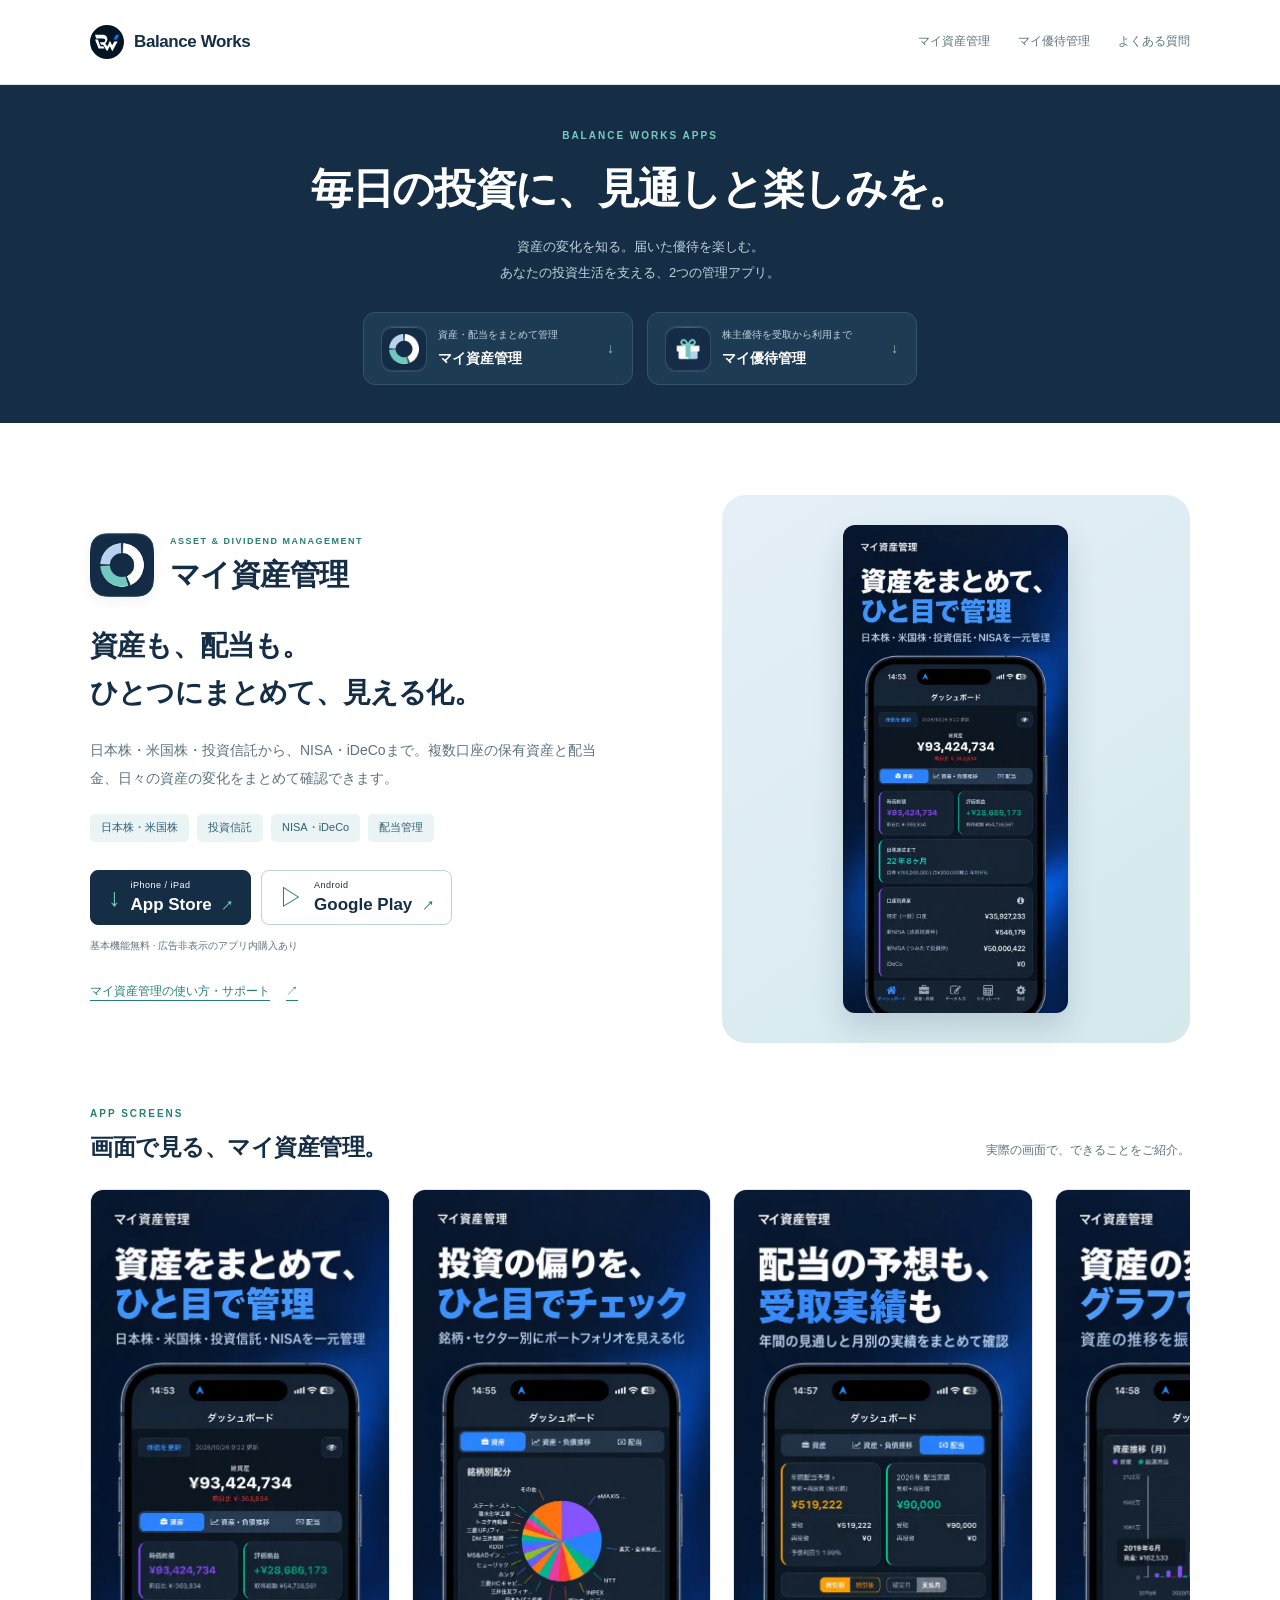
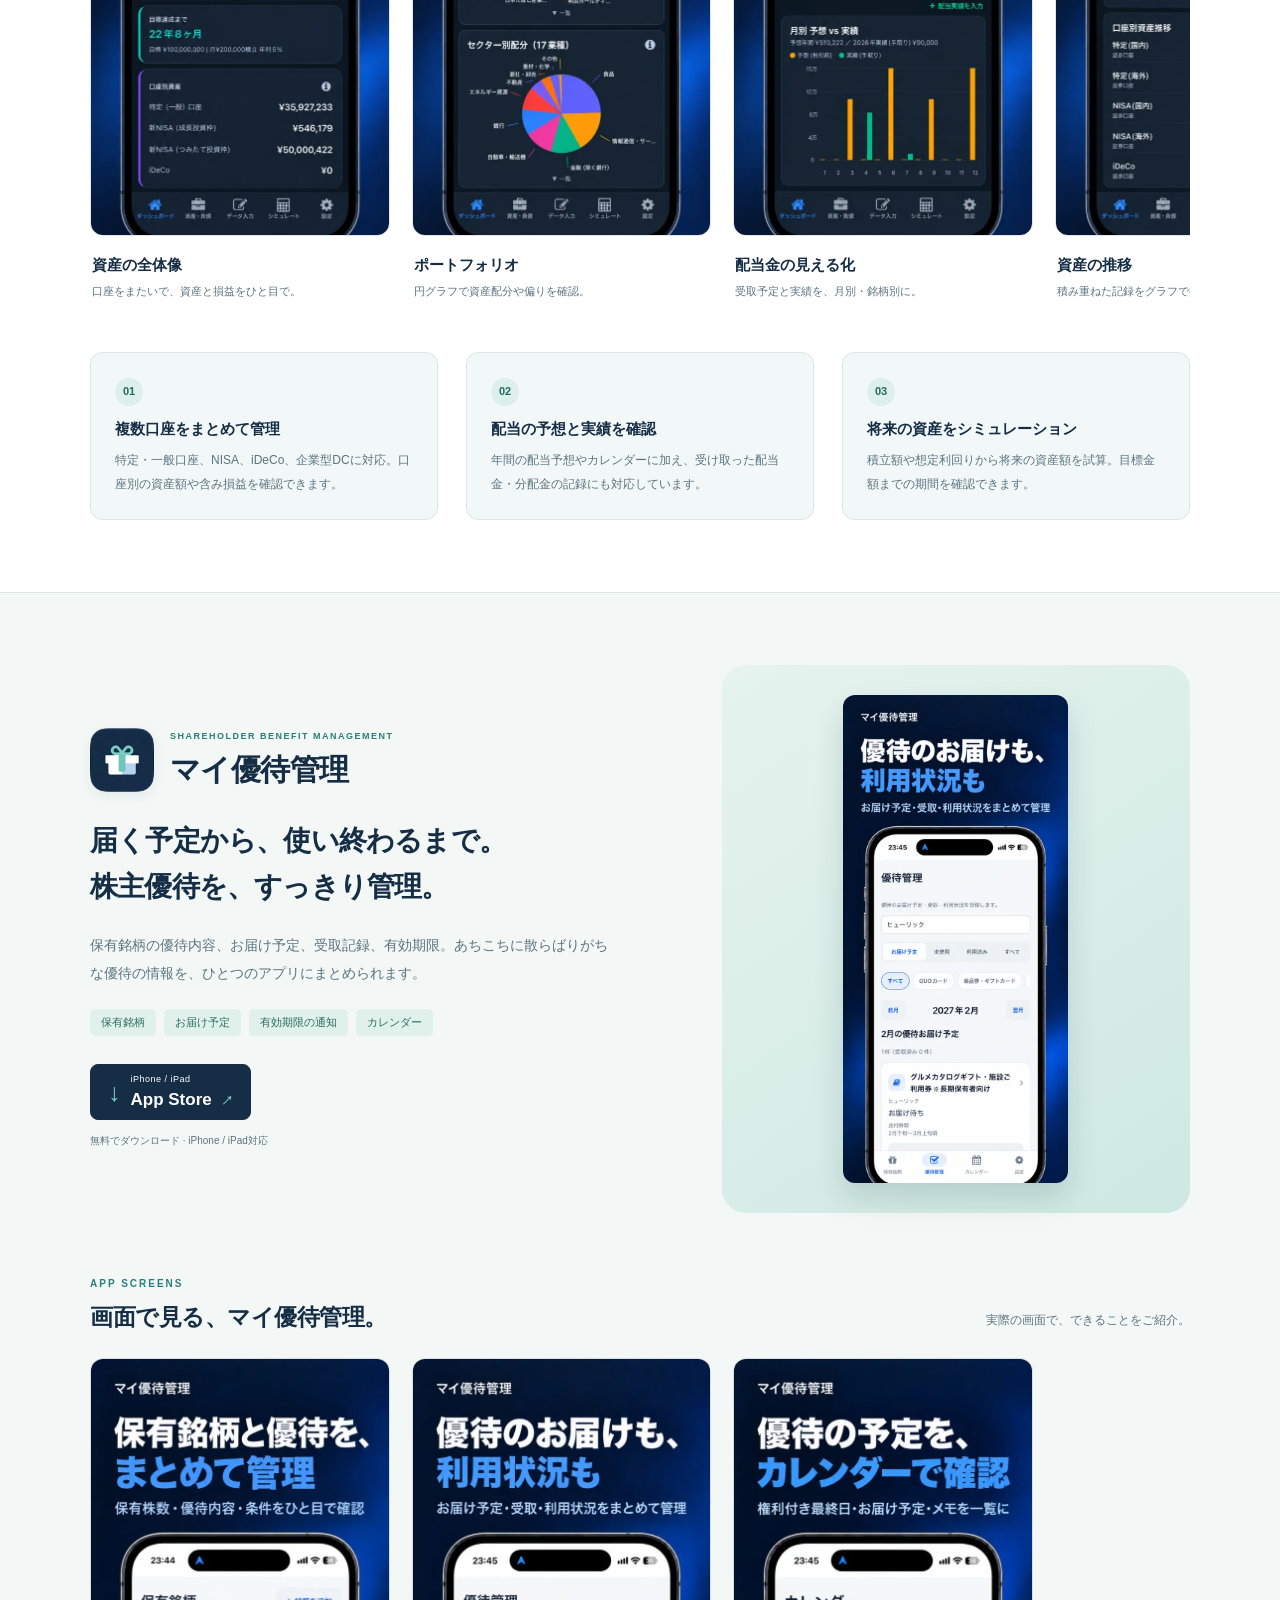
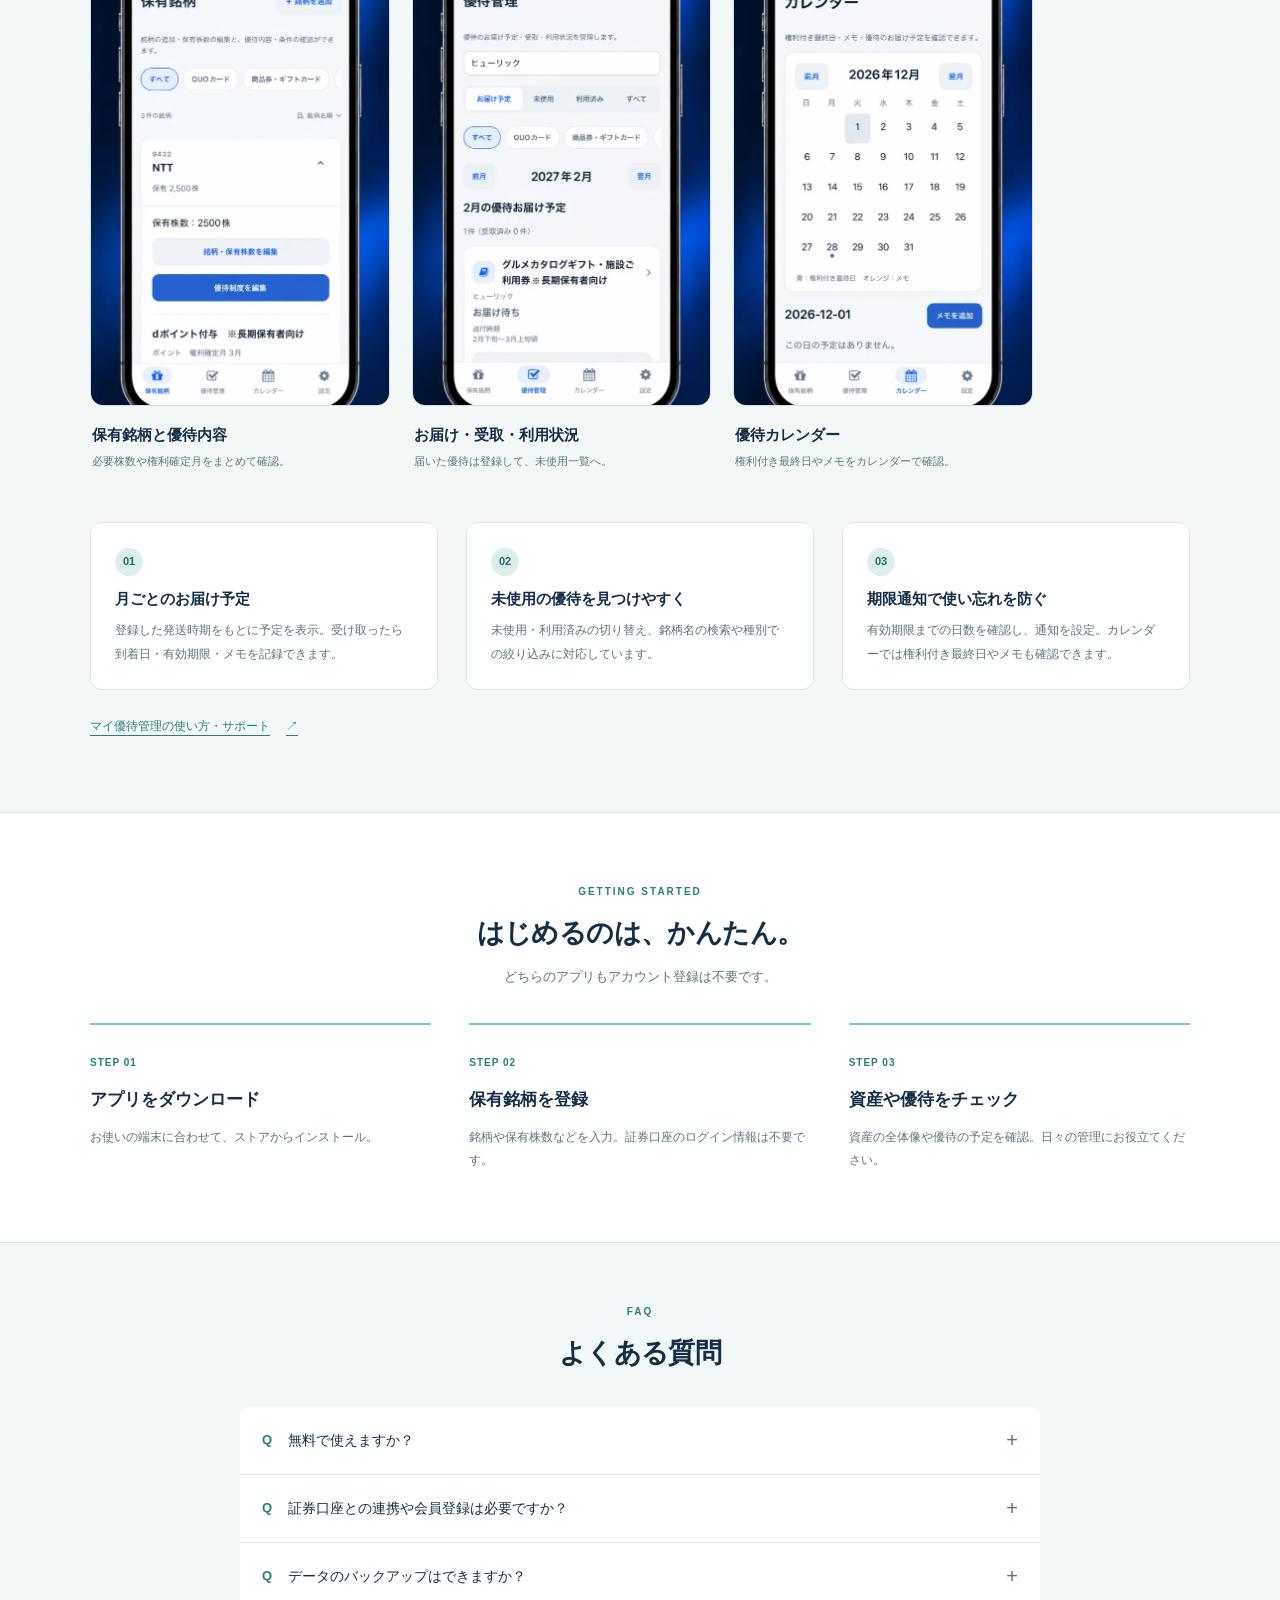
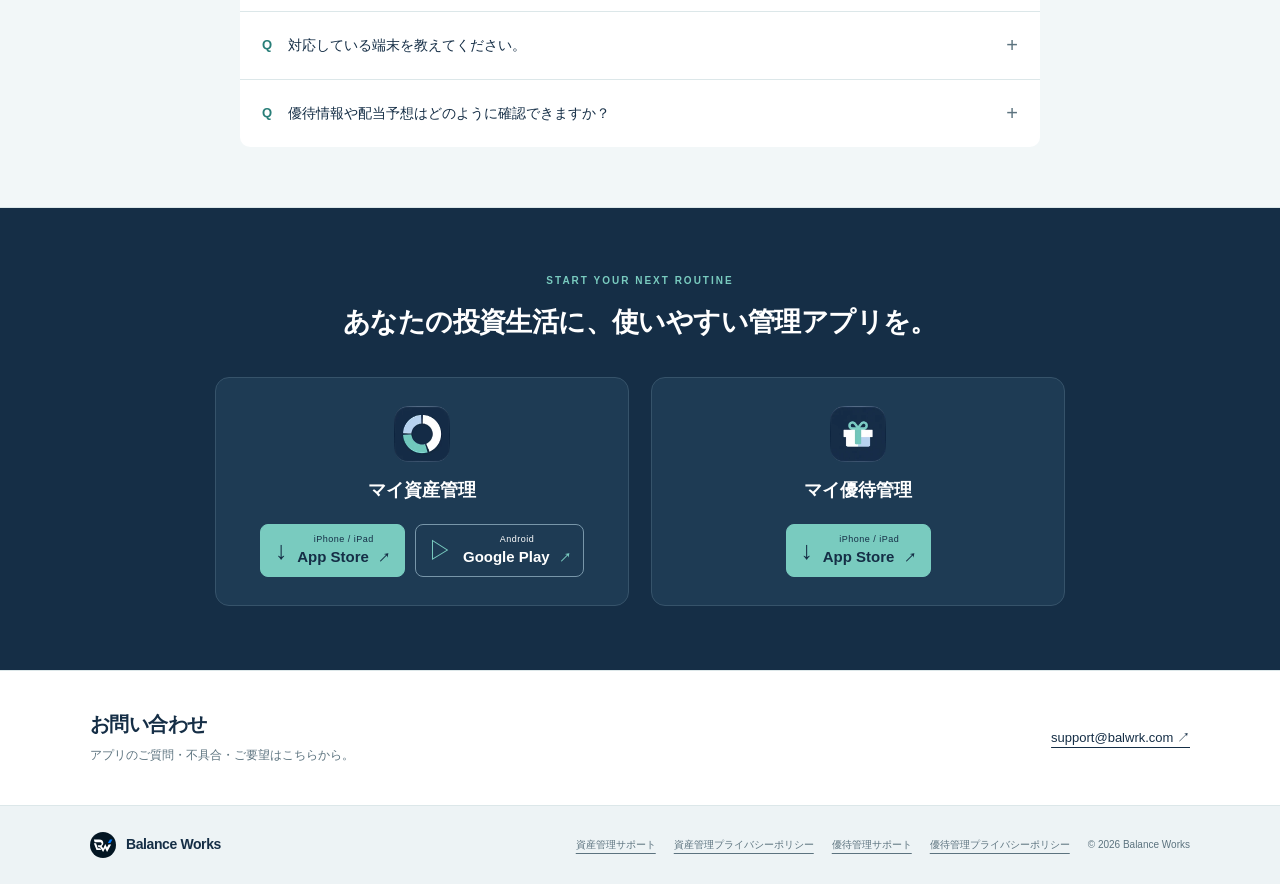
==== commit 7be4587d: "Add asset management support and privacy pages" ====
--- a/index.html
+++ b/index.html
@@ -12,7 +12,7 @@
 <main id="main">
 <section class="intro"><div class="container"><p class="eyebrow">BALANCE WORKS APPS</p><h1>毎日の投資に、<br class="mobile-only">見通しと楽しみを。</h1><p class="intro-copy">資産の変化を知る。届いた優待を楽しむ。<br>あなたの投資生活を支える、2つの管理アプリ。</p><div class="app-switch"><a href="#shisan"><img src="images/apps/shisan-icon.webp" width="44" height="44" alt=""><span><small>資産・配当をまとめて管理</small>マイ資産管理</span><span aria-hidden="true">↓</span></a><a href="#yutai"><img src="images/apps/yutai-icon.webp" width="44" height="44" alt=""><span><small>株主優待を受取から利用まで</small>マイ優待管理</span><span aria-hidden="true">↓</span></a></div></div></section>
 <section class="app-section shisan" id="shisan" aria-labelledby="shisan-title"><div class="container">
- <div class="app-overview"><div class="overview-copy"><div class="app-identity"><img src="images/apps/shisan-icon.webp" width="64" height="64" alt=""><div><p class="eyebrow">ASSET & DIVIDEND MANAGEMENT</p><h2 id="shisan-title">マイ資産管理</h2></div></div><h3 class="app-pitch">資産も、配当も。<br>ひとつにまとめて、見える化。</h3><p class="description">日本株・米国株・投資信託から、NISA・iDeCoまで。複数口座の保有資産と配当金、日々の資産の変化をまとめて確認できます。</p><ul class="tags"><li>日本株・米国株</li><li>投資信託</li><li>NISA・iDeCo</li><li>配当管理</li></ul><div class="store-links"><a class="store-button" href="https://apps.apple.com/jp/app/id6760156378" target="_blank" rel="noopener noreferrer" aria-label="マイ資産管理をApp Storeで見る（新しいタブ）"><span class="store-symbol" aria-hidden="true">↓</span><span><small>iPhone / iPad</small>App Store<span class="store-arrow" aria-hidden="true"> ↗</span></span></a><a class="store-button outline" href="https://play.google.com/store/apps/details?id=com.myshisankanri.app" target="_blank" rel="noopener noreferrer"><span class="store-symbol" aria-hidden="true">▷</span><span><small>Android</small>Google Play<span class="store-arrow" aria-hidden="true"> ↗</span></span></a></div><p class="download-note">基本機能無料 · 広告非表示のアプリ内購入あり</p></div>
+ <div class="app-overview"><div class="overview-copy"><div class="app-identity"><img src="images/apps/shisan-icon.webp" width="64" height="64" alt=""><div><p class="eyebrow">ASSET & DIVIDEND MANAGEMENT</p><h2 id="shisan-title">マイ資産管理</h2></div></div><h3 class="app-pitch">資産も、配当も。<br>ひとつにまとめて、見える化。</h3><p class="description">日本株・米国株・投資信託から、NISA・iDeCoまで。複数口座の保有資産と配当金、日々の資産の変化をまとめて確認できます。</p><ul class="tags"><li>日本株・米国株</li><li>投資信託</li><li>NISA・iDeCo</li><li>配当管理</li></ul><div class="store-links"><a class="store-button" href="https://apps.apple.com/jp/app/id6760156378" target="_blank" rel="noopener noreferrer" aria-label="マイ資産管理をApp Storeで見る（新しいタブ）"><span class="store-symbol" aria-hidden="true">↓</span><span><small>iPhone / iPad</small>App Store<span class="store-arrow" aria-hidden="true"> ↗</span></span></a><a class="store-button outline" href="https://play.google.com/store/apps/details?id=com.myshisankanri.app" target="_blank" rel="noopener noreferrer"><span class="store-symbol" aria-hidden="true">▷</span><span><small>Android</small>Google Play<span class="store-arrow" aria-hidden="true"> ↗</span></span></a></div><p class="download-note">基本機能無料 · 広告非表示のアプリ内購入あり</p><a class="text-link" href="myshisankanri-support/">マイ資産管理の使い方・サポート <span aria-hidden="true">↗</span></a></div>
  <div class="overview-screen"><img src="images/apps/shisan-1.webp" width="600" height="1301" alt="マイ資産管理のApp Store掲載画像：資産の全体像" loading="lazy"></div></div>
  <div class="section-heading"><div><p class="eyebrow">APP SCREENS</p><h3>画面で見る、マイ資産管理。</h3></div><p>実際の画面で、できることをご紹介。</p></div>
  <div class="screen-gallery" tabindex="0" role="region" aria-label="マイ資産管理のスクリーンショット。横にスクロールできます"><figure class="screen-card"><img src="images/apps/shisan-1.webp" width="600" height="1301" alt="資産の全体像を紹介するApp Store掲載画像" loading="lazy"><figcaption><strong>資産の全体像</strong><span>口座をまたいで、資産と損益をひと目で。</span></figcaption></figure><figure class="screen-card"><img src="images/apps/shisan-2.webp" width="600" height="1301" alt="ポートフォリオを紹介するApp Store掲載画像" loading="lazy"><figcaption><strong>ポートフォリオ</strong><span>円グラフで資産配分や偏りを確認。</span></figcaption></figure><figure class="screen-card"><img src="images/apps/shisan-3.webp" width="600" height="1301" alt="配当金の見える化を紹介するApp Store掲載画像" loading="lazy"><figcaption><strong>配当金の見える化</strong><span>受取予定と実績を、月別・銘柄別に。</span></figcaption></figure><figure class="screen-card"><img src="images/apps/shisan-4.webp" width="600" height="1301" alt="資産の推移を紹介するApp Store掲載画像" loading="lazy"><figcaption><strong>資産の推移</strong><span>積み重ねた記録をグラフで振り返る。</span></figcaption></figure><figure class="screen-card"><img src="images/apps/shisan-5.webp" width="600" height="1301" alt="保有銘柄の登録を紹介するApp Store掲載画像" loading="lazy"><figcaption><strong>保有銘柄の登録</strong><span>銘柄・数量・取得単価を入力して管理。</span></figcaption></figure></div><div class="feature-grid"><article class="feature"><span class="feature-number">01</span><h4>複数口座をまとめて管理</h4><p>特定・一般口座、NISA、iDeCo、企業型DCに対応。口座別の資産額や含み損益を確認できます。</p></article><article class="feature"><span class="feature-number">02</span><h4>配当の予想と実績を確認</h4><p>年間の配当予想やカレンダーに加え、受け取った配当金・分配金の記録にも対応しています。</p></article><article class="feature"><span class="feature-number">03</span><h4>将来の資産をシミュレーション</h4><p>積立額や想定利回りから将来の資産額を試算。目標金額までの期間を確認できます。</p></article></div></div></section><section class="app-section yutai" id="yutai" aria-labelledby="yutai-title"><div class="container">
@@ -29,5 +29,5 @@
 </div></section>
 <section class="download-section" id="download"><div class="container"><div class="center-heading"><p class="eyebrow">START YOUR NEXT ROUTINE</p><h2>あなたの投資生活に、<br class="mobile-only">使いやすい管理アプリを。</h2></div><div class="download-grid"><div class="download-card"><img src="images/apps/shisan-icon.webp" width="56" height="56" alt=""><h3>マイ資産管理</h3><div class="store-links"><a class="store-button" href="https://apps.apple.com/jp/app/id6760156378" target="_blank" rel="noopener noreferrer" aria-label="マイ資産管理をApp Storeで見る（新しいタブ）"><span class="store-symbol" aria-hidden="true">↓</span><span><small>iPhone / iPad</small>App Store<span class="store-arrow" aria-hidden="true"> ↗</span></span></a><a class="store-button outline" href="https://play.google.com/store/apps/details?id=com.myshisankanri.app" target="_blank" rel="noopener noreferrer"><span class="store-symbol" aria-hidden="true">▷</span><span><small>Android</small>Google Play<span class="store-arrow" aria-hidden="true"> ↗</span></span></a></div></div><div class="download-card"><img src="images/apps/yutai-icon.webp" width="56" height="56" alt=""><h3>マイ優待管理</h3><div class="store-links"><a class="store-button" href="https://apps.apple.com/jp/app/id6825589206" target="_blank" rel="noopener noreferrer" aria-label="マイ優待管理をApp Storeで見る（新しいタブ）"><span class="store-symbol" aria-hidden="true">↓</span><span><small>iPhone / iPad</small>App Store<span class="store-arrow" aria-hidden="true"> ↗</span></span></a></div></div></div></div></section>
 <section class="support" id="support"><div class="container support-inner"><div><h2>お問い合わせ</h2><p>アプリのご質問・不具合・ご要望はこちらから。</p></div><a href="mailto:support@balwrk.com">support@balwrk.com <span aria-hidden="true">↗</span></a></div></section>
-</main><footer><div class="container footer-inner"><a class="brand" href="#top"><img src="images/balance-works.svg" width="26" height="26" alt="">Balance Works</a><div><a href="myyutaikanri-support/">優待管理サポート</a><a href="myyutaikanri-support/privacy.html">優待管理プライバシーポリシー</a><small>© 2026 Balance Works</small></div></div></footer>
+</main><footer><div class="container footer-inner"><a class="brand" href="#top"><img src="images/balance-works.svg" width="26" height="26" alt="">Balance Works</a><div><a href="myshisankanri-support/">資産管理サポート</a><a href="myshisankanri-support/privacy.html">資産管理プライバシーポリシー</a><a href="myyutaikanri-support/">優待管理サポート</a><a href="myyutaikanri-support/privacy.html">優待管理プライバシーポリシー</a><small>© 2026 Balance Works</small></div></div></footer>
 </body></html>
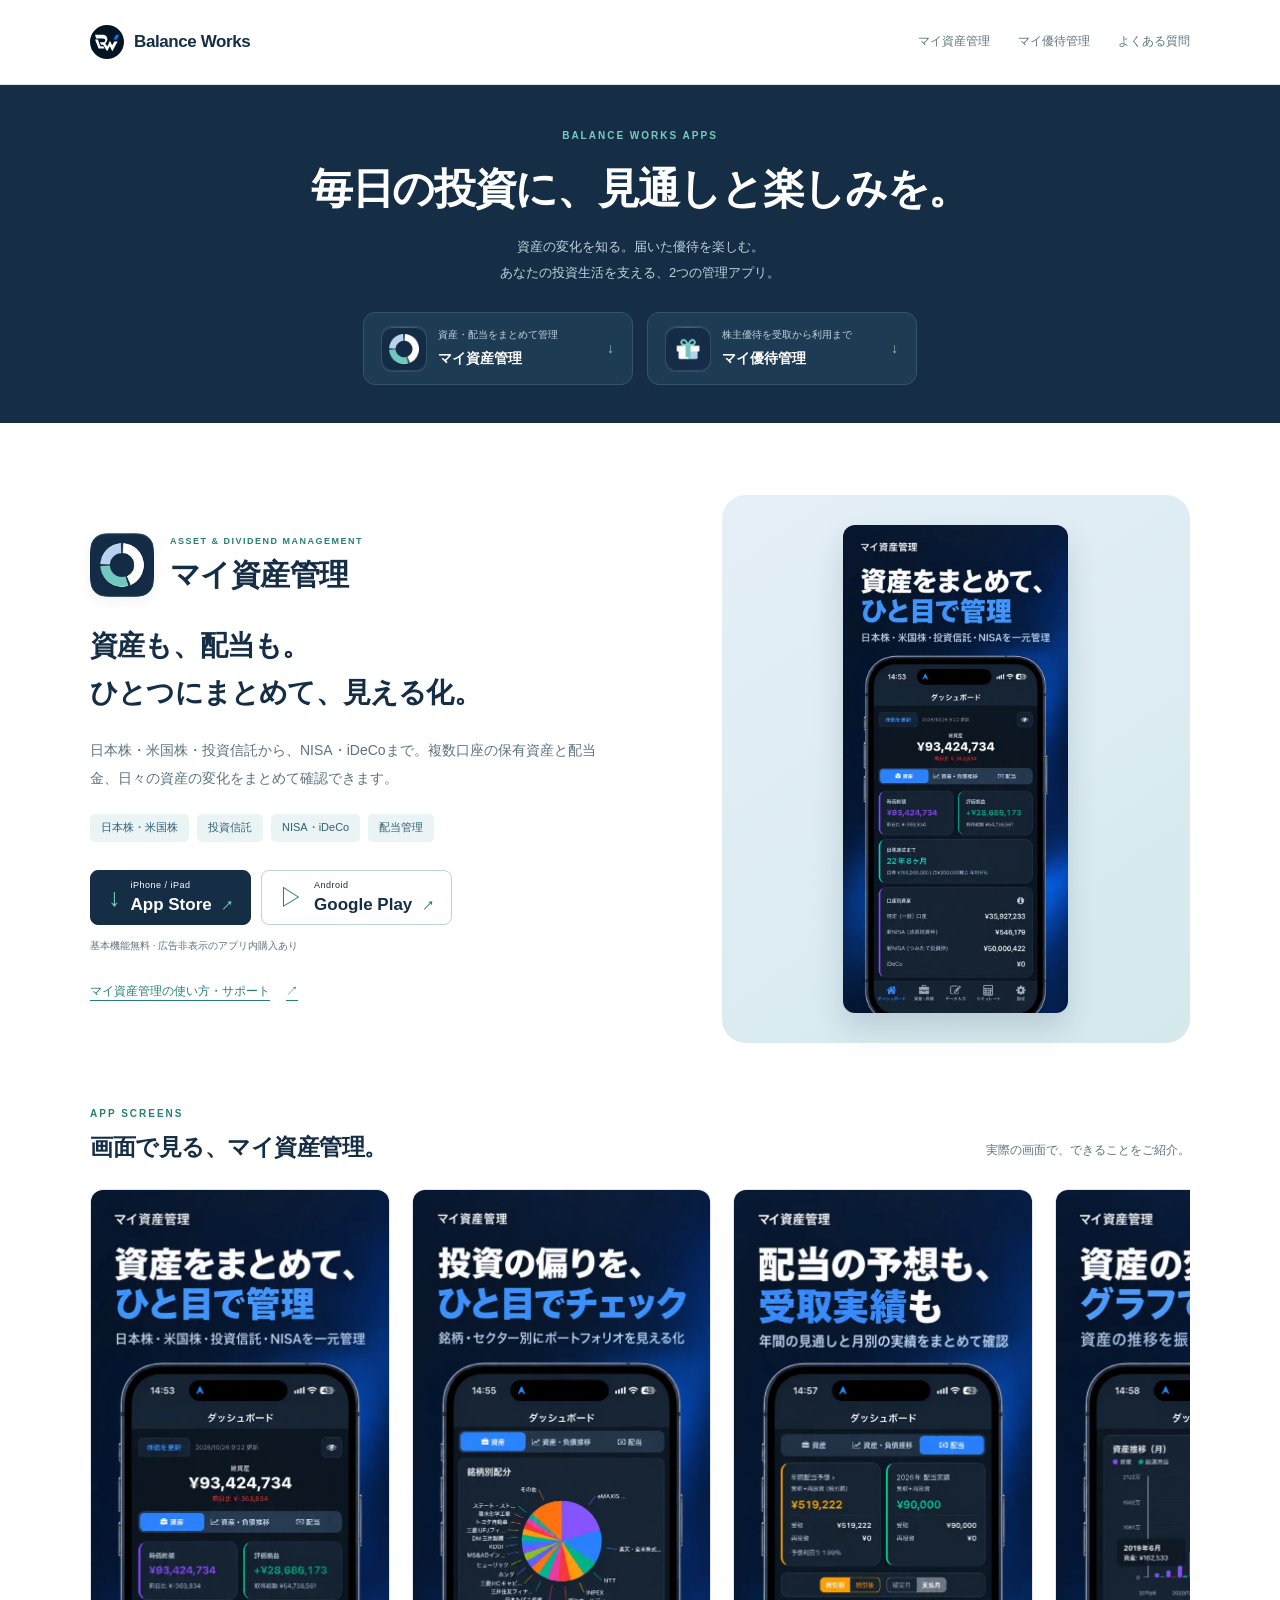
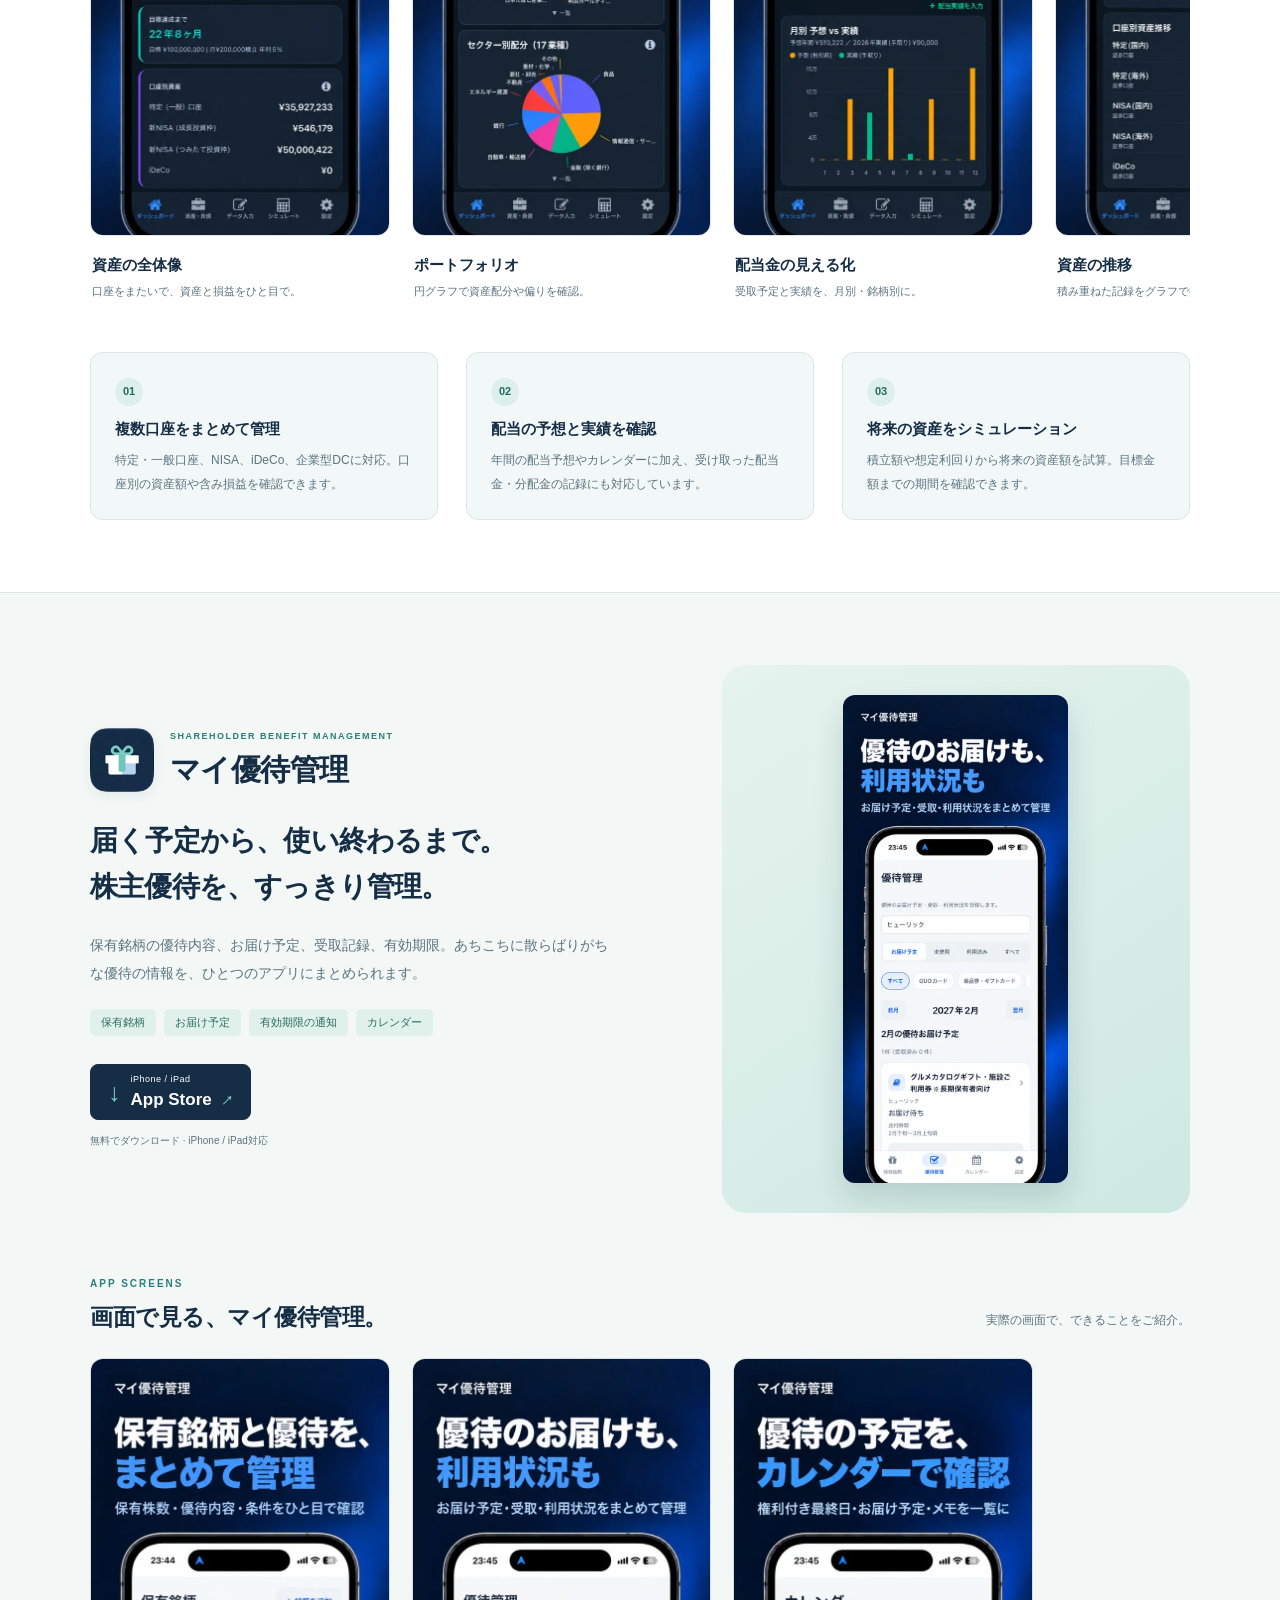
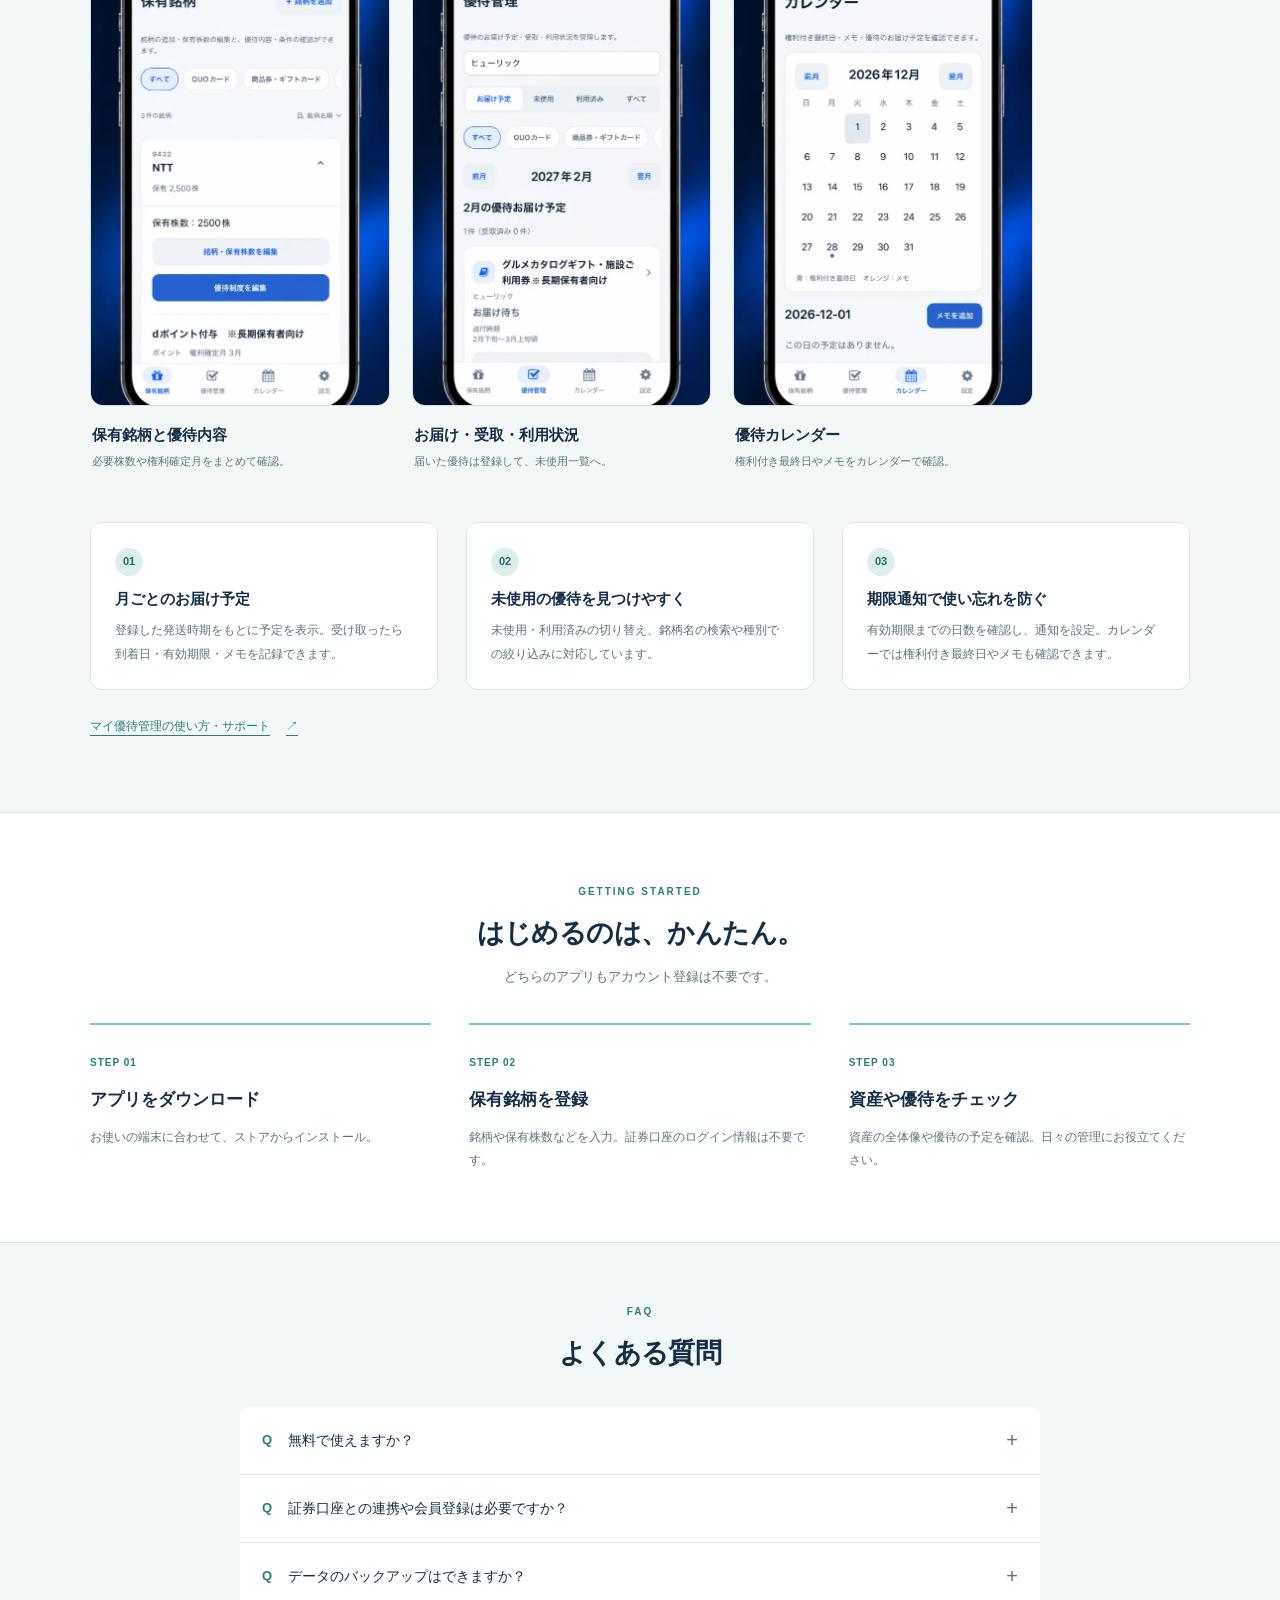
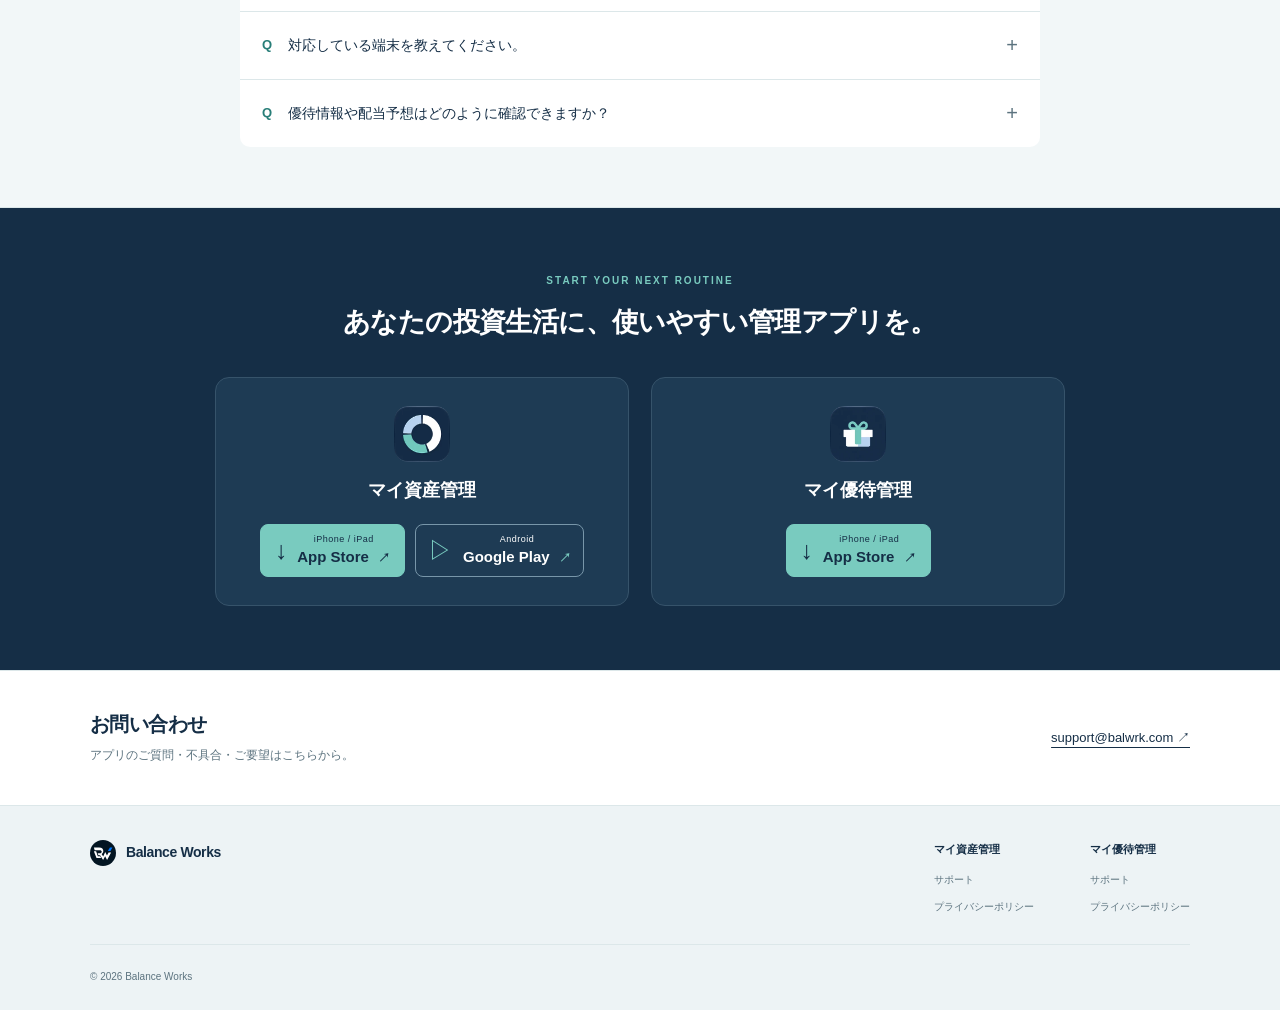
==== commit 84b7321f: "Group footer support links by app and refine typography" ====
--- a/index.html
+++ b/index.html
@@ -29,5 +29,22 @@
 </div></section>
 <section class="download-section" id="download"><div class="container"><div class="center-heading"><p class="eyebrow">START YOUR NEXT ROUTINE</p><h2>あなたの投資生活に、<br class="mobile-only">使いやすい管理アプリを。</h2></div><div class="download-grid"><div class="download-card"><img src="images/apps/shisan-icon.webp" width="56" height="56" alt=""><h3>マイ資産管理</h3><div class="store-links"><a class="store-button" href="https://apps.apple.com/jp/app/id6760156378" target="_blank" rel="noopener noreferrer" aria-label="マイ資産管理をApp Storeで見る（新しいタブ）"><span class="store-symbol" aria-hidden="true">↓</span><span><small>iPhone / iPad</small>App Store<span class="store-arrow" aria-hidden="true"> ↗</span></span></a><a class="store-button outline" href="https://play.google.com/store/apps/details?id=com.myshisankanri.app" target="_blank" rel="noopener noreferrer"><span class="store-symbol" aria-hidden="true">▷</span><span><small>Android</small>Google Play<span class="store-arrow" aria-hidden="true"> ↗</span></span></a></div></div><div class="download-card"><img src="images/apps/yutai-icon.webp" width="56" height="56" alt=""><h3>マイ優待管理</h3><div class="store-links"><a class="store-button" href="https://apps.apple.com/jp/app/id6825589206" target="_blank" rel="noopener noreferrer" aria-label="マイ優待管理をApp Storeで見る（新しいタブ）"><span class="store-symbol" aria-hidden="true">↓</span><span><small>iPhone / iPad</small>App Store<span class="store-arrow" aria-hidden="true"> ↗</span></span></a></div></div></div></div></section>
 <section class="support" id="support"><div class="container support-inner"><div><h2>お問い合わせ</h2><p>アプリのご質問・不具合・ご要望はこちらから。</p></div><a href="mailto:support@balwrk.com">support@balwrk.com <span aria-hidden="true">↗</span></a></div></section>
-</main><footer><div class="container footer-inner"><a class="brand" href="#top"><img src="images/balance-works.svg" width="26" height="26" alt="">Balance Works</a><div><a href="myshisankanri-support/">資産管理サポート</a><a href="myshisankanri-support/privacy.html">資産管理プライバシーポリシー</a><a href="myyutaikanri-support/">優待管理サポート</a><a href="myyutaikanri-support/privacy.html">優待管理プライバシーポリシー</a><small>© 2026 Balance Works</small></div></div></footer>
+</main><footer>
+  <div class="container footer-inner">
+    <a class="brand" href="#top"><img src="images/balance-works.svg" width="26" height="26" alt="">Balance Works</a>
+    <nav class="footer-links" aria-label="アプリのサポート情報">
+      <div class="footer-group">
+        <h3>マイ資産管理</h3>
+        <a href="myshisankanri-support/" aria-label="マイ資産管理 サポート">サポート</a>
+        <a href="myshisankanri-support/privacy.html" aria-label="マイ資産管理 プライバシーポリシー">プライバシーポリシー</a>
+      </div>
+      <div class="footer-group">
+        <h3>マイ優待管理</h3>
+        <a href="myyutaikanri-support/" aria-label="マイ優待管理 サポート">サポート</a>
+        <a href="myyutaikanri-support/privacy.html" aria-label="マイ優待管理 プライバシーポリシー">プライバシーポリシー</a>
+      </div>
+    </nav>
+  </div>
+  <div class="container footer-bottom"><small>© 2026 Balance Works</small></div>
+</footer>
 </body></html>
--- a/styles.css
+++ b/styles.css
@@ -30,3 +30,20 @@
 .download-card .store-button.outline{background:transparent;color:#fff;border-color:#7896a9}
 .download-card .store-button.outline:hover{background:#2c4c63}
 .download-card .store-button.outline .store-symbol,.download-card .store-button.outline .store-arrow{color:var(--mint)}
+
+/* Group support links by the full app name. */
+footer{padding:34px 0 20px}
+.footer-inner{align-items:flex-start}
+.footer-links{display:grid;grid-template-columns:repeat(2,minmax(0,1fr));gap:56px}
+.footer-group{display:flex;flex-direction:column;align-items:flex-start;gap:9px}
+.footer-group h3{font-size:11px;font-weight:650;margin-bottom:3px;color:var(--ink)}
+footer .footer-group a{font-size:10px;text-decoration:none;line-height:1.8}
+footer .footer-group a:hover{color:var(--accent);text-decoration:underline}
+.footer-bottom{margin-top:28px;padding-top:16px;border-top:1px solid var(--line)}
+@media(max-width:700px){
+  footer{padding-top:28px}
+  .footer-links{width:100%;gap:24px}
+  .footer-group h3{font-size:11px}
+  footer .footer-group a{font-size:10px}
+  .footer-bottom{margin-top:24px}
+}
